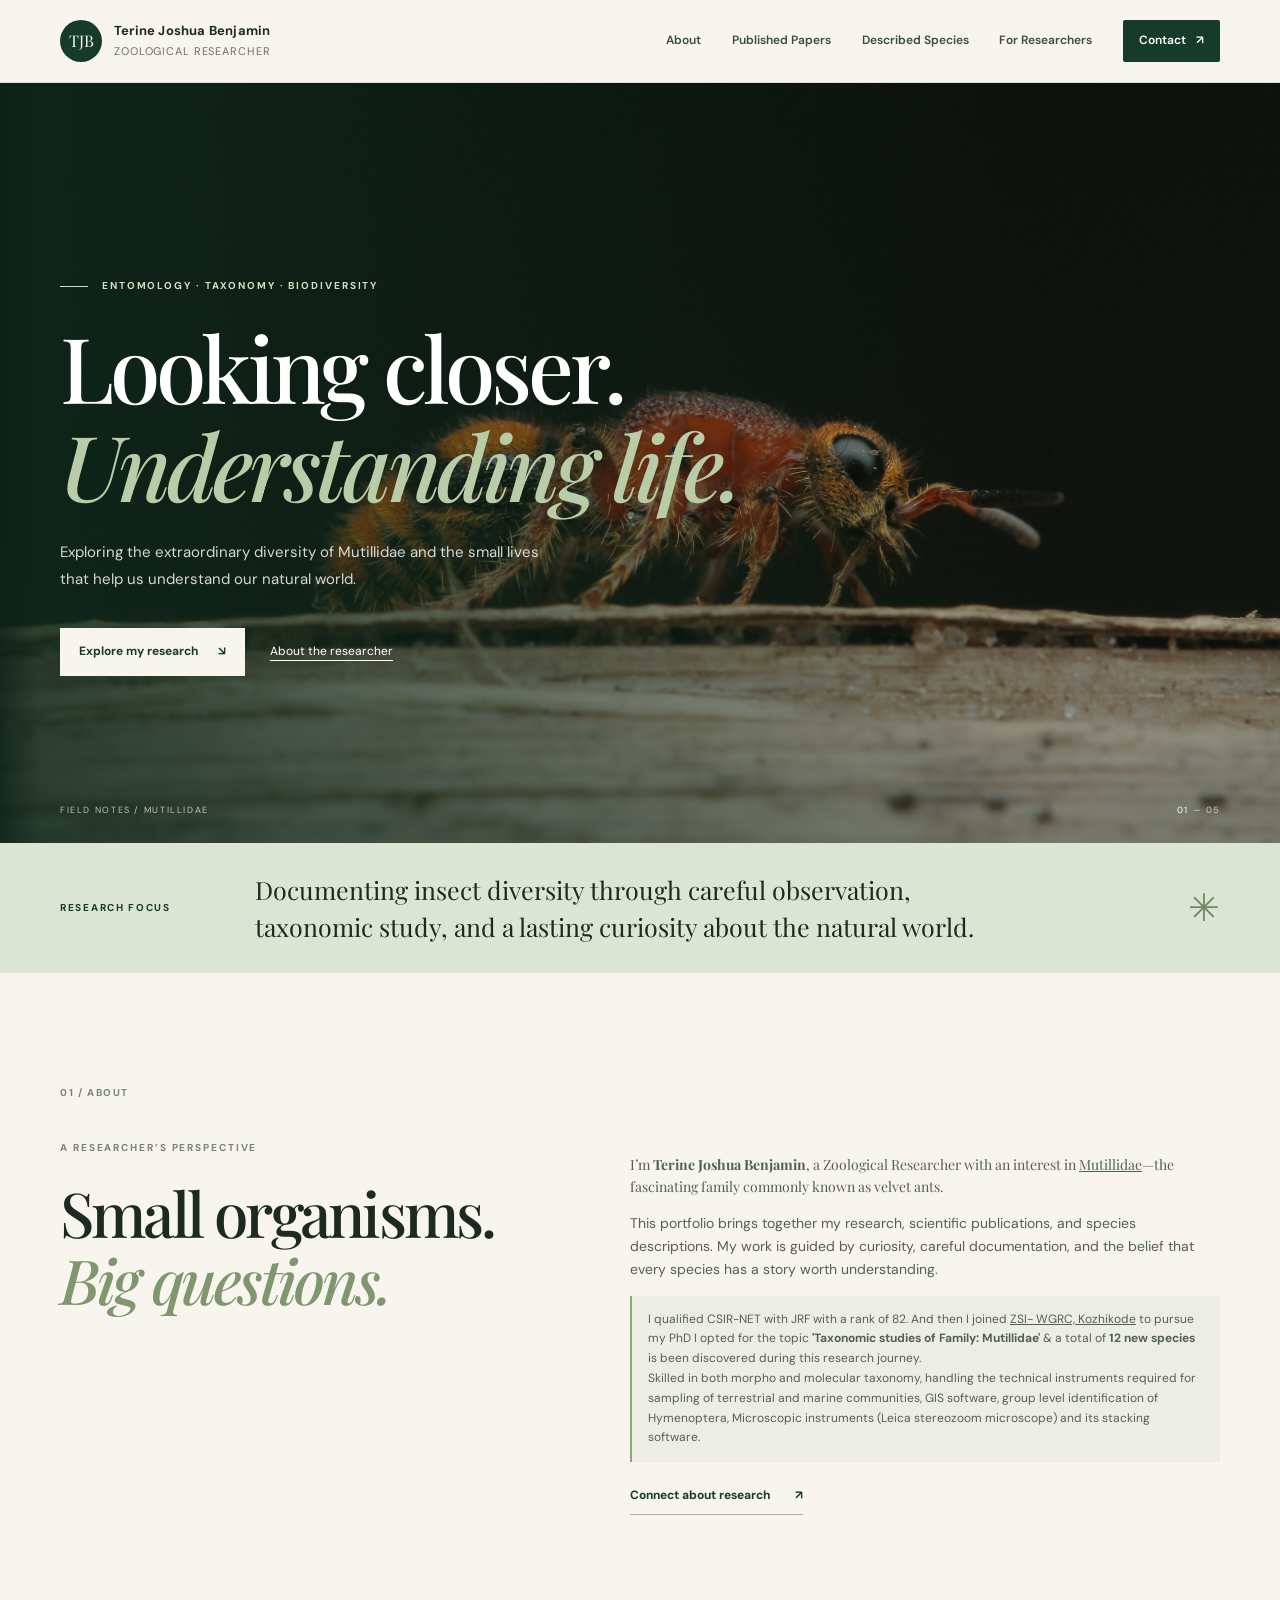
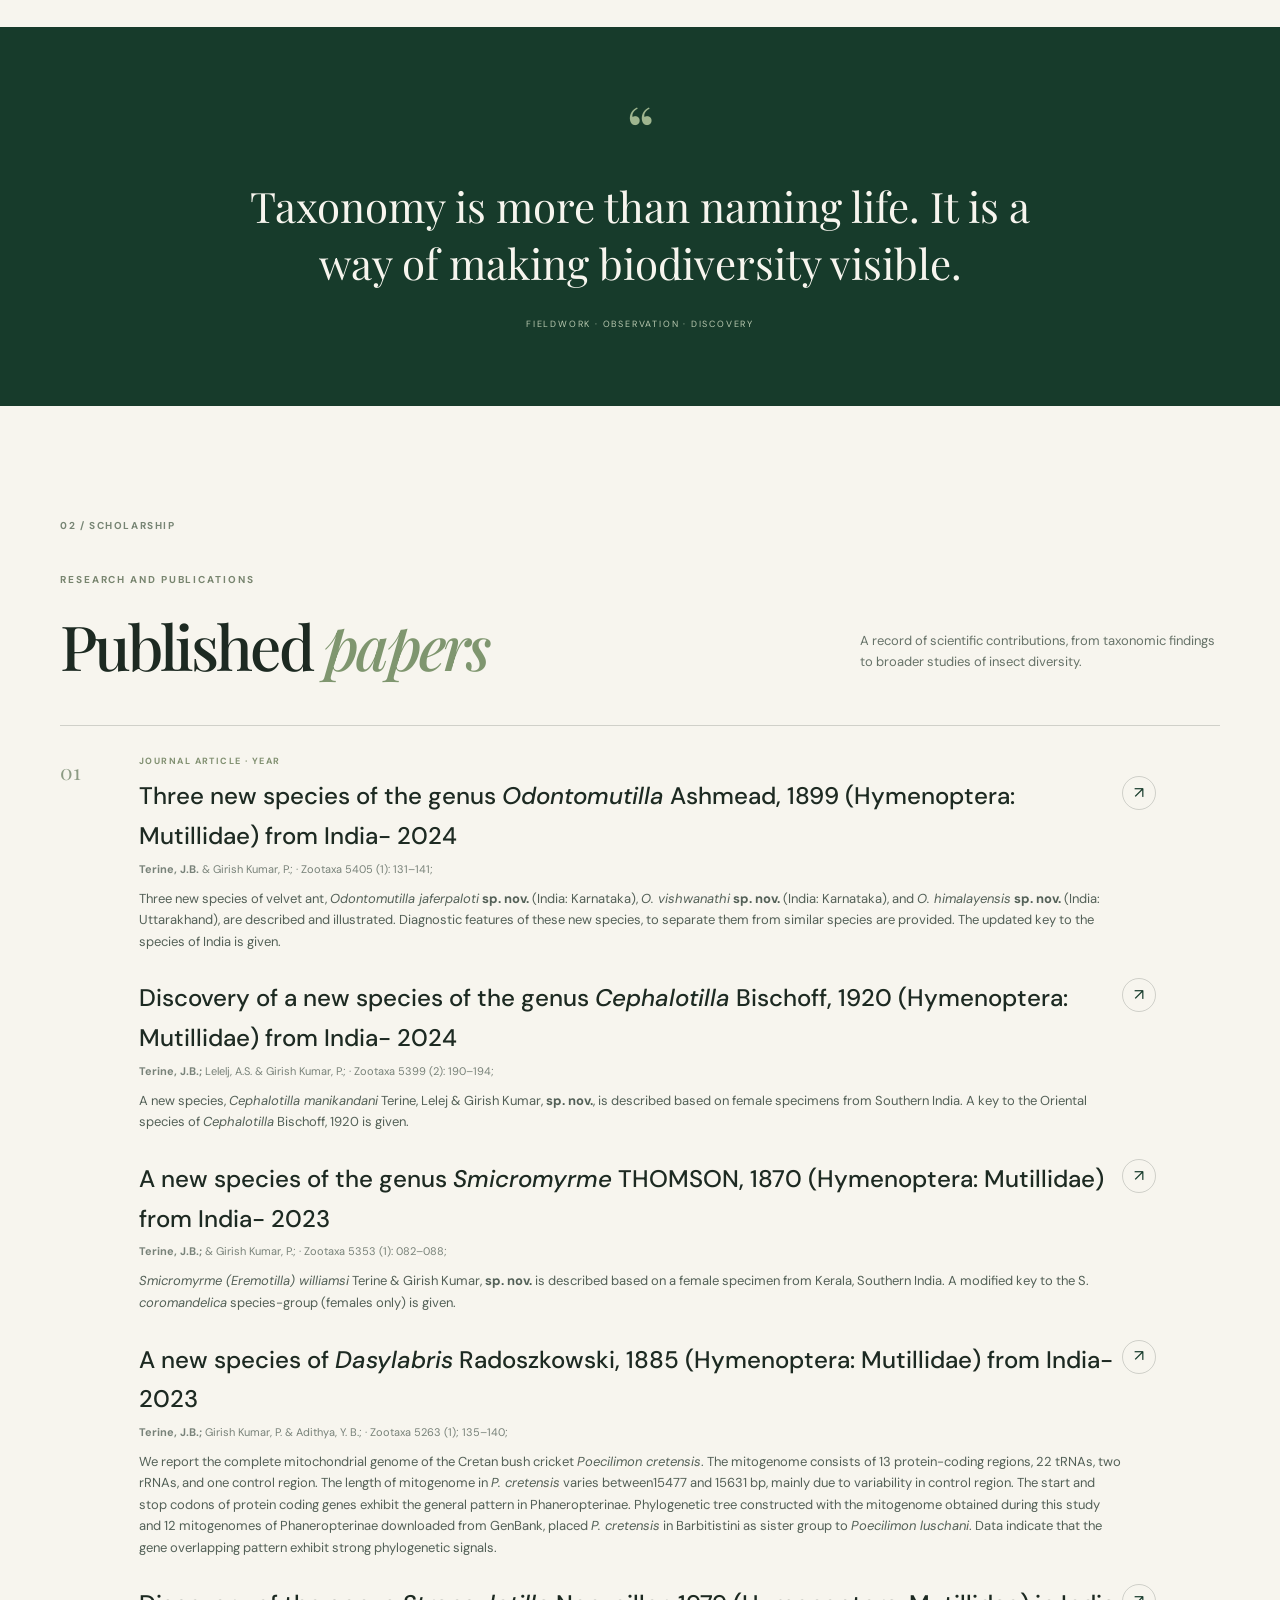
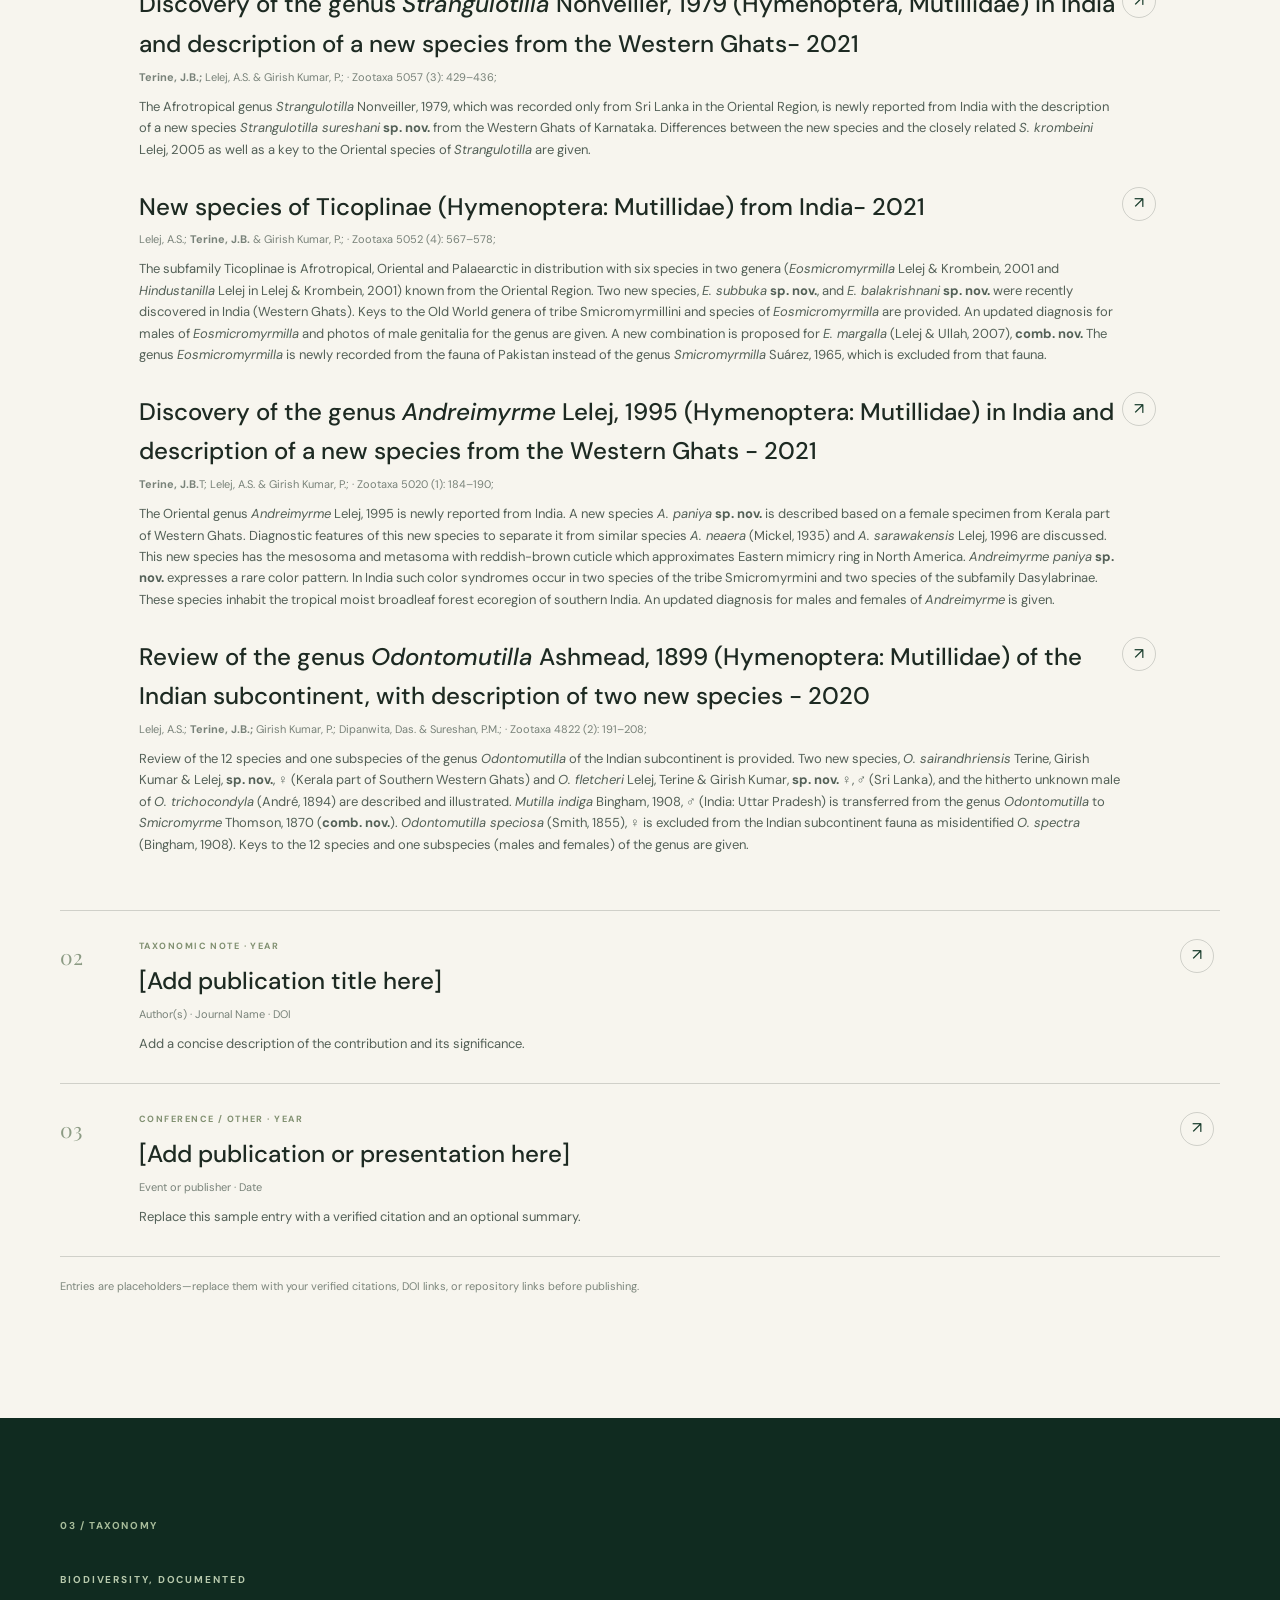
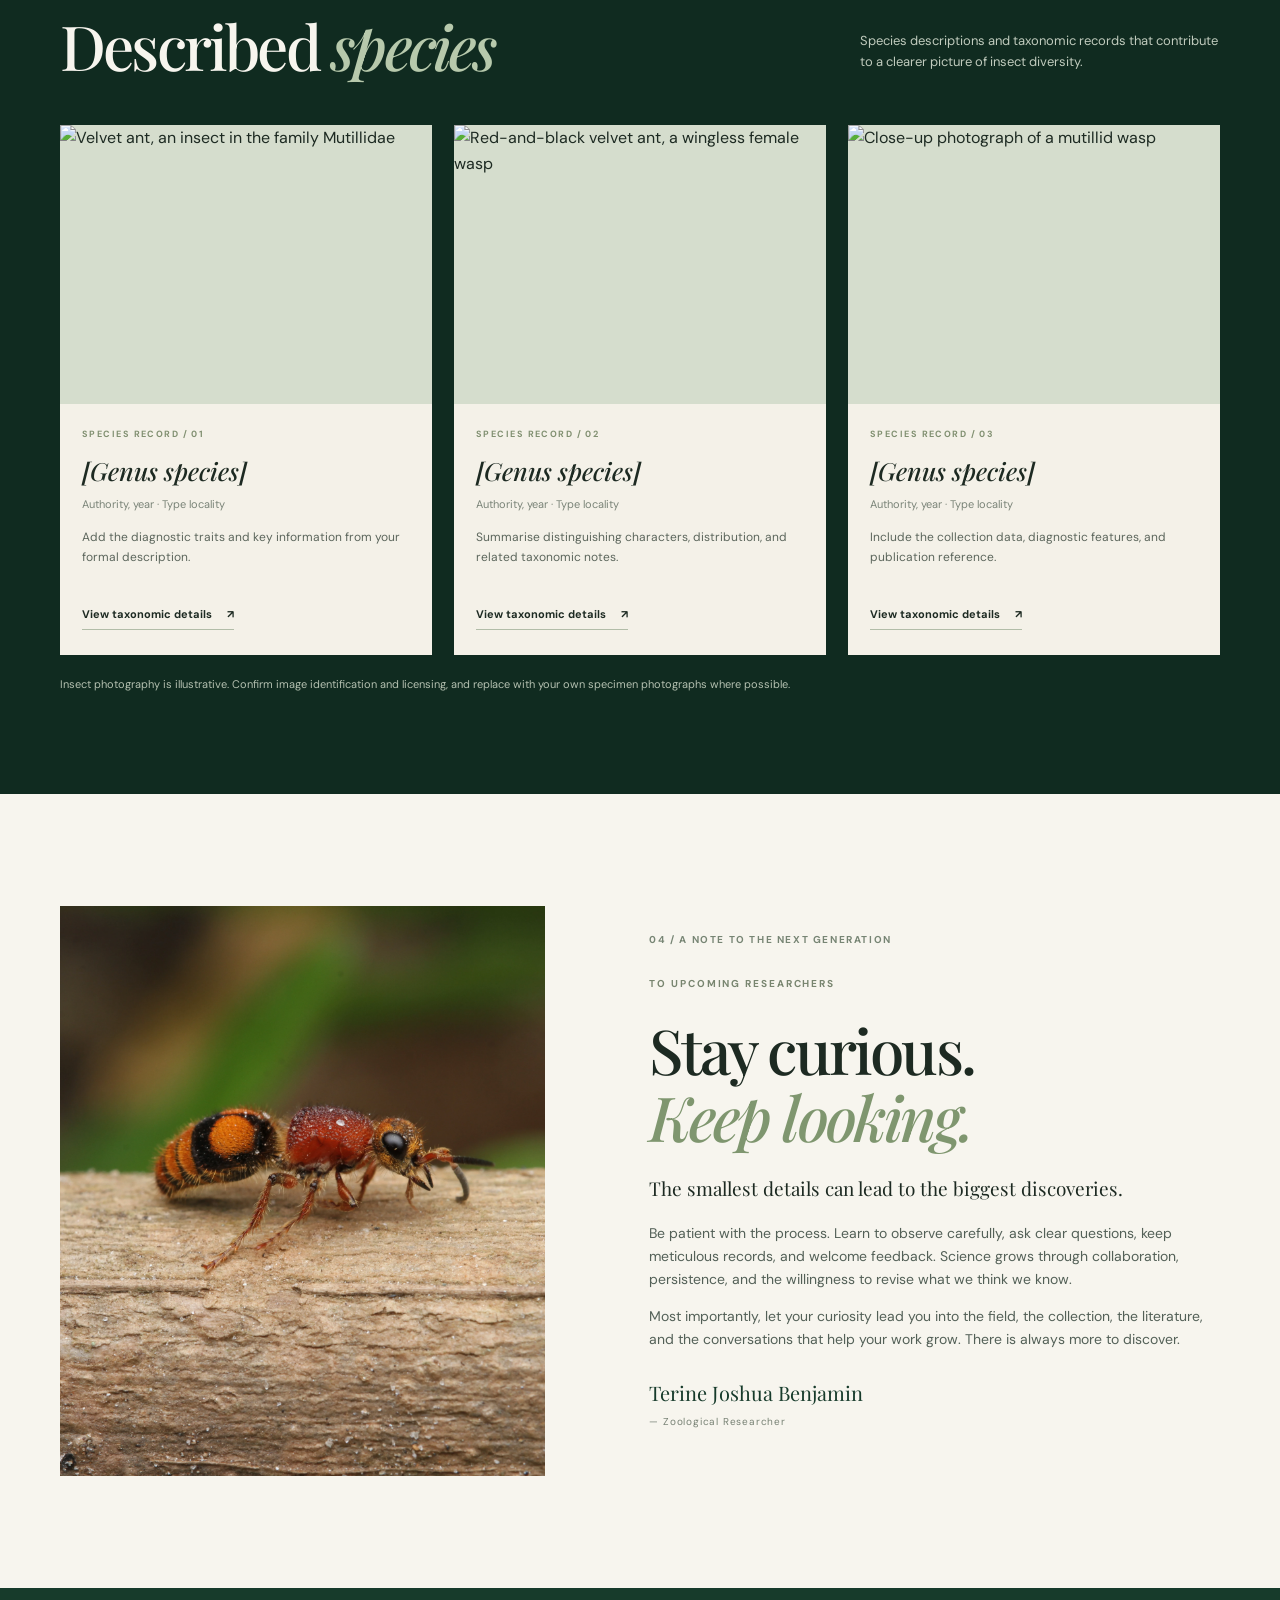
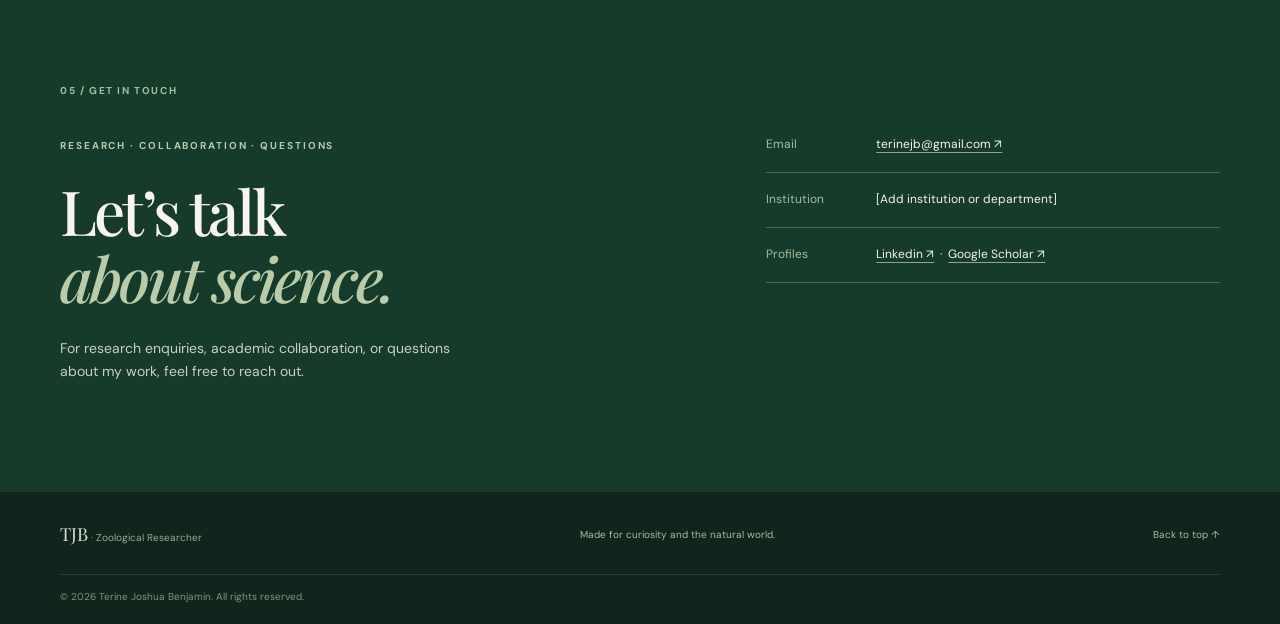
==== index.html @ 680348d8 "half way" ====
<!doctype html>
<html lang="en">

<head>
  <meta charset="utf-8">
  <meta name="viewport" content="width=device-width, initial-scale=1">
  <meta name="description"
    content="Academic portfolio of Terine Joshua Benjamin, Zoological Researcher studying Mutillidae.">
  <meta name="theme-color" content="#173b2b">
  <title>Terine Joshua Benjamin | Zoological Researcher</title>
  <link rel="preconnect" href="https://fonts.googleapis.com">
  <link rel="preconnect" href="https://fonts.gstatic.com" crossorigin>
  <link
    href="https://fonts.googleapis.com/css2?family=DM+Sans:wght@400;500;600;700&family=Playfair+Display:wght@500;600;700&display=swap"
    rel="stylesheet">
  <link rel="stylesheet" href="styles.css">
  <script src="script.js" defer></script>
</head>

<body>
  <a class="skip-link" href="#main">Skip to content</a>
  <header class="site-header">
    <nav class="nav wrap" aria-label="Main navigation">
      <a class="brand" href="#home" aria-label="Terine Joshua Benjamin home">
        <span class="brand-mark" aria-hidden="true">TJB</span>
        <span class="brand-name">Terine Joshua Benjamin<span class="brand-subtitle">Zoological Researcher</span></span>
      </a>
      <button class="menu-toggle" type="button" aria-expanded="false" aria-controls="nav-links">
        <span class="sr-only">Toggle navigation</span><span aria-hidden="true" class="menu-lines"></span>
      </button>
      <div class="nav-links" id="nav-links">
        <a href="#about">About</a>
        <a href="#papers">Published Papers</a>
        <a href="#species">Described Species</a>
        <a href="#message">For Researchers</a>
        <a class="nav-contact" href="#contact">Contact <span aria-hidden="true">↗</span></a>
      </div>
    </nav>
  </header>
  <!-- home.................................................................................................. -->
  <main id="main">
    <section class="hero" id="home" aria-labelledby="hero-title">
      <div class="hero-photo" role="img" aria-label="Close-up photograph of an insect on a leaf"></div>
      <div class="hero-shade"></div>
      <div class="hero-content wrap">
        <p class="eyebrow"><span class="eyebrow-line"></span> Entomology · Taxonomy · Biodiversity</p>
        <h1 id="hero-title">Looking closer.<br><em>Understanding life.</em></h1>
        <p class="hero-intro">Exploring the extraordinary diversity of Mutillidae and the small lives that help us
          understand our natural world.</p>
        <div class="hero-actions">
          <a class="button button-light" href="#papers">Explore my research <span aria-hidden="true">↘</span></a>
          <a class="text-link light-link" href="#about">About the researcher</a>
        </div>
      </div>
      <div class="hero-caption">FIELD NOTES / MUTILLIDAE</div>
      <div class="hero-index" aria-hidden="true"><span>01</span> — 05</div>
    </section>

    <section class="intro-strip" aria-label="Research focus">
      <div class="wrap intro-grid">
        <p class="strip-label">Research focus</p>
        <p class="strip-copy">Documenting insect diversity through careful observation, taxonomic study, and a lasting
          curiosity about the natural world.</p>
        <span class="strip-symbol" aria-hidden="true">✳</span>
      </div>
    </section>
    <!-- about..................................................................................................... -->
    <section class="section wrap about-section" id="about" aria-labelledby="about-title">
      <div class="section-kicker">01 / About</div>
      <div class="about-grid">
        <div>
          <p class="eyebrow dark-eyebrow">A researcher’s perspective</p>
          <h2 id="about-title">Small organisms.<br><em>Big questions.</em></h2>
        </div>
        <div class="about-copy">
          <p class="lead">I’m <strong>Terine Joshua Benjamin</strong>, a Zoological Researcher with an interest in
            <a href="https://en.wikipedia.org/wiki/Velvet_ant">Mutillidae</a>—the fascinating family commonly known as
            velvet ants.
          </p>
          <p>This portfolio brings together my research, scientific publications, and species descriptions. My work is
            guided by curiosity, careful documentation, and the belief that every species has a story worth
            understanding.</p>
          <p class="placeholder-note">I qualified CSIR-NET with JRF with a rank of 82. And then I joined <a
              href="https://zsi.gov.in/regional-centres?rc=59">ZSI- WGRC, Kozhikode</a> to pursue my PhD I
            opted for the topic <strong>'Taxonomic studies of Family: Mutillidae'</strong>
            & a total of <strong>12 new species</strong> is been discovered during this research journey.<br>

            Skilled in both morpho and molecular taxonomy, handling the technical instruments required for sampling
            of terrestrial and marine communities, GIS software, group level identification of
            Hymenoptera, Microscopic instruments (Leica stereozoom microscope) and its stacking software.</p>
          <a class="arrow-link" href="#contact">Connect about research <span aria-hidden="true">↗</span></a>
        </div>
      </div>
    </section>
    <!-- quote section ..................................................................................-->
    <section class="research-band" aria-label="Research philosophy">
      <div class="wrap research-band-inner">
        <span class="quote-mark" aria-hidden="true">“</span>
        <blockquote>Taxonomy is more than naming life. It is a way of making biodiversity visible.</blockquote>
        <p>FIELDWORK · OBSERVATION · DISCOVERY</p>
      </div>
    </section>
    <!-- paper section...................................................................................... -->
    <section class="section wrap papers-section" id="papers" aria-labelledby="papers-title">
      <div class="section-kicker">02 / Scholarship</div>
      <div class="section-heading">
        <div>
          <p class="eyebrow dark-eyebrow">Research and publications</p>
          <h2 id="papers-title">Published <em>papers</em></h2>
        </div>
        <p class="section-description">A record of scientific contributions, from taxonomic findings to broader studies
          of insect diversity.</p>
      </div>
      <div class="paper-list">
        <article class="paper-item">
          <span class="paper-number">01</span>
          <div>
            <p class="paper-type">JOURNAL ARTICLE · YEAR</p>
            <!-- paper 1..................................................... -->
            <div class="paper-body">
              <div>
                <h3>Three new species of the genus <i>Odontomutilla</i> Ashmead, 1899 (Hymenoptera:
                  Mutillidae) from India- 2024</h3>
                <p class="paper-meta"><b>Terine, J.B.</b> & Girish Kumar, P.; · Zootaxa 5405 (1): 131–141;</p>
                <p class="paper-summary">Three new species of velvet ant, <i>Odontomutilla jaferpaloti</i> <b>sp.
                    nov.</b> (India:
                  Karnataka), <i>O. vishwanathi</i> <b>sp. nov.</b> (India: Karnataka), and <i>O. himalayensis</i>
                  <b>sp. nov.</b> (India: Uttarakhand),
                  are described and illustrated. Diagnostic features of these new species, to separate them from similar
                  species are provided. The updated key to the species of India is given.
                </p>
              </div>
              <div><a class="paper-link" href="https://doi.org/10.11646/zootaxa.5405.1.6"
                  aria-label="Ask for publication details">↗</a></div>
            </div><br>
            <!-- paper 2......................................................... -->
            <div class="paper-body">
              <div>
                <h3>Discovery of a new species of the genus <i>Cephalotilla</i> Bischoff, 1920
                  (Hymenoptera: Mutillidae) from India- 2024
                </h3>
                <p class="paper-meta"><b>Terine, J.B.;</b> Lelelj, A.S. & Girish Kumar, P.; · Zootaxa 5399 (2): 190–194;
                </p>
                <p class="paper-summary">A new species, <i>Cephalotilla manikandani</i> Terine, Lelej & Girish Kumar,
                  <b>sp. nov.</b>,
                  is described based on female specimens from Southern India. A key to the Oriental species of
                  <i>Cephalotilla</i> Bischoff, 1920 is given.
                </p>
              </div>
              <div><a class="paper-link" href="https://doi.org/10.11646/zootaxa.5399.2.8"
                  aria-label="Ask for publication details">↗</a></div>
            </div><br>
            <!-- paper 3.......................................................... -->
            <div class="paper-body">
              <div>
                <h3>A new species of the genus <i>Smicromyrme</i> THOMSON, 1870 (Hymenoptera:
                  Mutillidae) from India- 2023
                </h3>
                <p class="paper-meta"><b>Terine, J.B.;</b> & Girish Kumar, P.; · Zootaxa 5353 (1): 082–088;
                </p>
                <p class="paper-summary"><i>Smicromyrme (Eremotilla) williamsi</i> Terine & Girish Kumar, <b>sp.
                    nov.</b> is described
                  based on a female specimen from Kerala, Southern India. A modified key to the S. <i>coromandelica</i>
                  species-group (females only) is given.</p>
              </div>
              <div><a class="paper-link" href="https://doi.org/10.11646/zootaxa.5353.1.6"
                  aria-label="Ask for publication details">↗</a></div>
            </div><br>
            <!-- paper 4.......................................................... -->
            <div class="paper-body">
              <div>
                <h3>A new species of <i>Dasylabris</i> Radoszkowski, 1885 (Hymenoptera: Mutillidae)
                  from India- 2023

                </h3>
                <p class="paper-meta"><b>Terine, J.B.;</b> Girish Kumar, P. & Adithya, Y. B.; · Zootaxa 5263 (1);
                  135–140;
                </p>
                <p class="paper-summary">We report the complete mitochondrial genome of the Cretan bush cricket
                  <i>Poecilimon cretensis</i>. The mitogenome consists of 13 protein-coding regions, 22 tRNAs, two
                  rRNAs, and
                  one control region. The length of mitogenome in <i>P. cretensis</i> varies between15477 and 15631 bp,
                  mainly
                  due to variability in control region. The start and stop codons of protein coding genes exhibit the
                  general pattern in Phaneropterinae. Phylogenetic tree constructed with the mitogenome obtained during
                  this study and 12 mitogenomes of Phaneropterinae downloaded from GenBank, placed <i>P. cretensis</i>
                  in
                  Barbitistini as sister group to <i>Poecilimon luschani</i>. Data indicate that the gene overlapping
                  pattern
                  exhibit strong phylogenetic signals.
                </p>
              </div>
              <div><a class="paper-link" href="https://doi.org/10.11646/zootaxa.5263.1.8"
                  aria-label="Ask for publication details">↗</a></div>
            </div><br>
            <!-- paper 5.......................................................... -->
            <div class="paper-body">
              <div>
                <h3>Discovery of the genus <i>Strangulotilla</i> Nonveiller, 1979 (Hymenoptera, Mutillidae)
                  in India and description of a new species from the Western Ghats- 2021

                </h3>
                <p class="paper-meta"><b>Terine, J.B.;</b> Lelej, A.S. & Girish Kumar, P.; · Zootaxa 5057 (3): 429–436;
                </p>
                <p class="paper-summary">The Afrotropical genus <i>Strangulotilla</i> Nonveiller, 1979, which was
                  recorded only
                  from Sri Lanka in the Oriental Region, is newly reported from India with the description of a new
                  species <i>Strangulotilla sureshani</i> <b>sp. nov.</b> from the Western Ghats of Karnataka.
                  Differences between the
                  new species and the closely related <i>S. krombeini</i> Lelej, 2005 as well as a key to the Oriental
                  species
                  of <i>Strangulotilla</i> are given.</p>
              </div>
              <div><a class="paper-link" href="https://doi.org/10.11646/zootaxa.5057.3.7"
                  aria-label="Ask for publication details">↗</a></div>
            </div><br>
            <!-- paper 6.......................................................... -->
            <div class="paper-body">
              <div>
                <h3>New species of Ticoplinae (Hymenoptera: Mutillidae) from India- 2021
                </h3>
                <p class="paper-meta">Lelej, A.S.; <b>Terine, J.B.</b> & Girish Kumar, P.; · Zootaxa 5052 (4): 567–578;
                </p>
                <p class="paper-summary">The subfamily Ticoplinae is Afrotropical, Oriental and Palaearctic in
                  distribution with six species in two genera (<i>Eosmicromyrmilla</i> Lelej & Krombein, 2001 and
                  <i>Hindustanilla</i>
                  Lelej in Lelej & Krombein, 2001) known from the Oriental Region. Two new species, <i>E. subbuka</i>
                  <b>sp. nov.</b>,
                  and <i>E. balakrishnani</i> <b>sp. nov.</b> were recently discovered in India (Western Ghats). Keys to
                  the Old World
                  genera of tribe Smicromyrmillini and species of <i>Eosmicromyrmilla</i> are provided. An updated
                  diagnosis
                  for males of <i>Eosmicromyrmilla</i> and photos of male genitalia for the genus are given. A new
                  combination
                  is proposed for <i>E. margalla</i> (Lelej & Ullah, 2007), <b>comb. nov.</b> The genus
                  <i>Eosmicromyrmilla</i> is newly
                  recorded from the fauna of Pakistan instead of the genus <i>Smicromyrmilla</i> Suárez, 1965, which is
                  excluded from that fauna.
                </p>
              </div>
              <div><a class="paper-link" href="https://doi.org/10.11646/zootaxa.5052.4.6"
                  aria-label="Ask for publication details">↗</a></div>
            </div><br>
            <!-- paper 7.......................................................... -->
            <div class="paper-body">
              <div>
                <h3>Discovery of the genus <i>Andreimyrme</i> Lelej, 1995 (Hymenoptera: Mutillidae) in
                  India and description of a new species from the Western Ghats
                  - 2021</h3>
                <p class="paper-meta"><b>Terine, J.B.</b>T; Lelej, A.S. & Girish Kumar, P.; · Zootaxa 5020 (1): 184–190;
                </p>
                <p class="paper-summary">The Oriental genus <i>Andreimyrme</i> Lelej, 1995 is newly reported from India.
                  A new
                  species <i>A. paniya</i> <b>sp. nov.</b> is described based on a female specimen from Kerala part of
                  Western Ghats.
                  Diagnostic features of this new species to separate it from similar species <i>A. neaera</i> (Mickel,
                  1935)
                  and <i>A. sarawakensis</i> Lelej, 1996 are discussed. This new species has the mesosoma and metasoma
                  with
                  reddish-brown cuticle which approximates Eastern mimicry ring in North America. <i>Andreimyrme
                    paniya</i> <b>sp.
                    nov.</b> expresses a rare color pattern. In India such color syndromes occur in two species of the
                  tribe
                  Smicromyrmini and two species of the subfamily Dasylabrinae. These species inhabit the tropical moist
                  broadleaf forest ecoregion of southern India. An updated diagnosis for males and females of
                  <i>Andreimyrme</i> is given.
                </p>
              </div>
              <div><a class="paper-link" href="https://doi.org/10.11646/zootaxa.5020.1.10"
                  aria-label="Ask for publication details">↗</a></div>
            </div><br>
            <!-- paper 8.......................................................... -->
            <div class="paper-body">
              <div>
                <h3>Review of the genus <i>Odontomutilla</i> Ashmead, 1899 (Hymenoptera: Mutillidae) of
                  the Indian subcontinent, with description of two new species
                  - 2020</h3>
                <p class="paper-meta">Lelej, A.S.; <b>Terine, J.B.;</b> Girish Kumar, P.; Dipanwita, Das. & Sureshan,
                  P.M.; · Zootaxa 4822 (2): 191–208;
                </p>
                <p class="paper-summary">Review of the 12 species and one subspecies of the genus <i>Odontomutilla</i> of the
                  Indian subcontinent is provided. Two new species, <i>O. sairandhriensis</i> Terine, Girish Kumar & Lelej, <b>sp.
                  nov.</b>, ♀ (Kerala part of Southern Western Ghats) and <i>O. fletcheri</i> Lelej, Terine & Girish Kumar, <b>sp.
                  nov.</b> ♀, ♂ (Sri Lanka), and the hitherto unknown male of <i>O. trichocondyla</i> (André, 1894) are described
                  and illustrated. <i>Mutilla indiga</i> Bingham, 1908, ♂ (India: Uttar Pradesh) is transferred from the genus
                  <i>Odontomutilla</i> to <i>Smicromyrme</i> Thomson, 1870 (<b>comb. nov.</b>). <i>Odontomutilla speciosa</i> (Smith, 1855), ♀ is
                  excluded from the Indian subcontinent fauna as misidentified <i>O. spectra</i> (Bingham, 1908). Keys to the
                  12 species and one subspecies (males and females) of the genus are given.</p>
              </div>
              <div><a class="paper-link" href="https://doi.org/10.11646/zootaxa.4822.2.3"
                  aria-label="Ask for publication details">↗</a></div>
            </div><br>
            <!--............................................................ -->
          </div>
        </article>
        <article class="paper-item">
          <span class="paper-number">02</span>
          <div>
            <p class="paper-type">TAXONOMIC NOTE · YEAR</p>
            <h3>[Add publication title here]</h3>
            <p class="paper-meta">Author(s) · Journal Name · DOI</p>
            <p class="paper-summary">Add a concise description of the contribution and its significance.</p>
          </div>
          <a class="paper-link" href="#contact" aria-label="Ask for publication details">↗</a>
        </article>
        <article class="paper-item">
          <span class="paper-number">03</span>
          <div>
            <p class="paper-type">CONFERENCE / OTHER · YEAR</p>
            <h3>[Add publication or presentation here]</h3>
            <p class="paper-meta">Event or publisher · Date</p>
            <p class="paper-summary">Replace this sample entry with a verified citation and an optional summary.</p>
          </div>
          <a class="paper-link" href="#contact" aria-label="Ask for publication details">↗</a>
        </article>
      </div>
      <p class="section-footnote">Entries are placeholders—replace them with your verified citations, DOI links, or
        repository links before publishing.</p>
    </section>

    <section class="species-section" id="species" aria-labelledby="species-title">
      <div class="wrap">
        <div class="section-kicker light-kicker">03 / Taxonomy</div>
        <div class="section-heading species-heading">
          <div>
            <p class="eyebrow">Biodiversity, documented</p>
            <h2 id="species-title">Described <em>species</em></h2>
          </div>
          <p class="section-description">Species descriptions and taxonomic records that contribute to a clearer picture
            of insect diversity.</p>
        </div>
        <div class="species-grid">
          <article class="species-card">
            <img src="https://commons.wikimedia.org/wiki/Special:FilePath/Mutilla_europaea.jpg"
              alt="Velvet ant, an insect in the family Mutillidae" loading="lazy">
            <div class="species-card-body">
              <p class="species-label">SPECIES RECORD / 01</p>
              <h3>[Genus species]</h3>
              <p class="species-detail">Authority, year · Type locality</p>
              <p>Add the diagnostic traits and key information from your formal description.</p><a href="#contact"
                class="species-link">View taxonomic details <span aria-hidden="true">↗</span></a>
            </div>
          </article>
          <article class="species-card">
            <img src="https://commons.wikimedia.org/wiki/Special:FilePath/Dasymutilla_occidentalis.jpg"
              alt="Red-and-black velvet ant, a wingless female wasp" loading="lazy">
            <div class="species-card-body">
              <p class="species-label">SPECIES RECORD / 02</p>
              <h3>[Genus species]</h3>
              <p class="species-detail">Authority, year · Type locality</p>
              <p>Summarise distinguishing characters, distribution, and related taxonomic notes.</p><a href="#contact"
                class="species-link">View taxonomic details <span aria-hidden="true">↗</span></a>
            </div>
          </article>
          <article class="species-card">
            <img src="https://commons.wikimedia.org/wiki/Special:FilePath/Mutillidae.jpg"
              alt="Close-up photograph of a mutillid wasp" loading="lazy">
            <div class="species-card-body">
              <p class="species-label">SPECIES RECORD / 03</p>
              <h3>[Genus species]</h3>
              <p class="species-detail">Authority, year · Type locality</p>
              <p>Include the collection data, diagnostic features, and publication reference.</p><a href="#contact"
                class="species-link">View taxonomic details <span aria-hidden="true">↗</span></a>
            </div>
          </article>
        </div>
        <p class="image-note">Insect photography is illustrative. Confirm image identification and licensing, and
          replace with your own specimen photographs where possible.</p>
      </div>
    </section>
    <!-- for researchers section..................................................... -->
    <section class="section message-section wrap" id="message" aria-labelledby="message-title">
      <div class="message-image" role="img" aria-label="photograph of researcher"></div>
      <div class="message-copy">
        <div class="section-kicker">04 / A note to the next generation</div>
        <p class="eyebrow dark-eyebrow">To upcoming researchers</p>
        <h2 id="message-title">Stay curious.<br><em>Keep looking.</em></h2>
        <p class="lead">The smallest details can lead to the biggest discoveries.</p>
        <p>Be patient with the process. Learn to observe carefully, ask clear questions, keep meticulous records, and
          welcome feedback. Science grows through collaboration, persistence, and the willingness to revise what we
          think we know.</p>
        <p>Most importantly, let your curiosity lead you into the field, the collection, the literature, and the
          conversations that help your work grow. There is always more to discover.</p>
        <p class="signature">Terine Joshua Benjamin <span>— Zoological Researcher</span></p>
      </div>
    </section>

    <section class="contact-section" id="contact" aria-labelledby="contact-title">
      <div class="wrap contact-grid">
        <div>
          <div class="section-kicker light-kicker">05 / Get in touch</div>
          <p class="eyebrow">Research · Collaboration · Questions</p>
          <h2 id="contact-title">Let’s talk<br><em>about science.</em></h2>
          <p class="contact-intro">For research enquiries, academic collaboration, or questions about my work, feel free
            to reach out.</p>
        </div>
        <div class="contact-details">
          <div class="contact-row"><span>Email</span><a href="https://mail.google.com/mail/?view=cm&fs=1&to=terinejb@gmail.com" target="_blank">terinejb@gmail.com
              ↗</a></div>
          <div class="contact-row"><span>Institution</span>
            <p>[Add institution or department]</p>
          </div>
          <div class="contact-row"><span>Profiles</span>
            <p><a href="https://www.linkedin.com/in/terine-benjamin-89921a130/" target="_blank" rel="noopener noreferrer">Linkedin ↗</a> &nbsp;·&nbsp; <a
                href="https://scholar.google.com/" target="_blank" rel="noopener noreferrer">Google Scholar ↗</a></p>
          </div>
        </div>
      </div>
    </section>
  </main>

  <footer class="site-footer">
    <div class="wrap footer-inner"><a class="footer-brand" href="#home">TJB<span> · Zoological Researcher</span></a>
      <p>Made for curiosity and the natural world.</p><a href="#home" class="back-top">Back to top ↑</a>
    </div>
    <div class="wrap copyright">© <span id="year"></span> Terine Joshua Benjamin. All rights reserved.</div>
  </footer>
</body>

</html>
---- styles.css ----
:root {
  --forest: #173b2b; --forest-deep: #102b20; --moss: #9db38b; --sage: #dce5d4;
  --cream: #f7f5ee; --paper: #efeee5; --ink: #1d2a22; --muted: #667268;
  --line: rgba(29,42,34,.18); --serif: "Playfair Display", Georgia, serif; --sans: "DM Sans", Arial, sans-serif;
}
* { box-sizing: border-box; }
html { scroll-behavior: smooth; scroll-padding-top: 84px; }
body { margin: 0; background: var(--cream); color: var(--ink); font-family: var(--sans); line-height: 1.65; }
a { color: inherit; }
img { display: block; max-width: 100%; }
.wrap { width: min(1160px, calc(100% - 48px)); margin-inline: auto; }
.sr-only { position: absolute; width: 1px; height: 1px; padding: 0; margin: -1px; overflow: hidden; clip: rect(0,0,0,0); white-space: nowrap; border: 0; }
.skip-link { position: absolute; top: -100px; left: 16px; z-index: 1000; background: white; color: black; padding: 12px 16px; }
.skip-link:focus { top: 12px; }
.site-header { position: sticky; top: 0; z-index: 100; background: rgba(247,245,238,.96); backdrop-filter: blur(14px); border-bottom: 1px solid rgba(23,59,43,.12); }
.nav { min-height: 82px; display: flex; align-items: center; justify-content: space-between; gap: 28px; }
.brand { display: flex; align-items: center; gap: 12px; text-decoration: none; }
.brand-mark { width: 42px; height: 42px; display: grid; place-items: center; background: var(--forest); color: var(--cream); font-family: var(--serif); font-size: 16px; border-radius: 50%; }
.brand-name { font-weight: 700; font-size: 13px; line-height: 1.3; letter-spacing: .015em; }
.brand-subtitle { display: block; margin-top: 4px; color: var(--muted); font-weight: 400; font-size: 11px; letter-spacing: .08em; text-transform: uppercase; }
.nav-links { display: flex; align-items: center; gap: clamp(16px, 2.4vw, 32px); }
.nav-links a { text-decoration: none; font-size: 12px; font-weight: 600; color: #3b4a40; transition: color .2s; }
.nav-links a:hover, .nav-links a:focus-visible { color: #7a8f61; }
.nav-links .nav-contact { background: var(--forest); color: white; padding: 11px 16px; border-radius: 2px; }
.nav-contact span { margin-left: 7px; }
.menu-toggle { display: none; border: 1px solid var(--line); background: transparent; border-radius: 3px; padding: 10px; color: var(--forest); }
.menu-lines, .menu-lines::before, .menu-lines::after { display: block; width: 20px; height: 2px; background: currentColor; position: relative; }
.menu-lines::before, .menu-lines::after { content: ""; position: absolute; left: 0; }
.menu-lines::before { top: -6px; } .menu-lines::after { top: 6px; }
.hero { min-height: 650px; height: min(760px, calc(100svh - 82px)); position: relative; display: flex; align-items: center; overflow: hidden; background: #173b2b; color: white; }
.hero-photo, .hero-shade { position: absolute; inset: 0; }
.hero-photo { background-image: url("./IMG_4299.webp"); background-size: cover; background-position: center 45%; transform: scale(1.02); }
.hero-shade { background: linear-gradient(90deg, rgba(12,34,24,.92) 0%, rgba(15,43,29,.79) 3%, rgba(15,43,29,.18) 80%), linear-gradient(0deg, rgba(8,24,17,.4), transparent 45%); }
.hero-content { position: relative; z-index: 2; padding-top: 28px; }
.eyebrow { text-transform: uppercase; letter-spacing: .19em; font-size: 10px; font-weight: 700; margin: 0 0 24px; color: #d3dfc8; }
.eyebrow-line { display: inline-block; vertical-align: middle; width: 28px; height: 1px; background: currentColor; margin-right: 10px; }
h1, h2, h3, p { margin-top: 0; }
h1, h2 { font-family: var(--serif); font-weight: 500; letter-spacing: -.045em; line-height: 1.08; }
h1 { font-size: clamp(50px, 7.1vw, 94px); margin-bottom: 25px; max-width: 760px; }
h1 em, h2 em { color: #b8cda7; font-weight: 500; }
.hero-intro { max-width: 480px; color: rgba(255,255,255,.82); font-size: 15px; line-height: 1.8; }
.hero-actions { display: flex; flex-wrap: wrap; align-items: center; gap: 25px; margin-top: 35px; }
.button { display: inline-flex; gap: 20px; align-items: center; padding: 14px 19px; text-decoration: none; font-size: 12px; font-weight: 700; transition: transform .2s, background .2s; }
.button:hover { transform: translateY(-2px); }
.button-light { background: var(--cream); color: var(--forest); }
.text-link { font-size: 12px; text-underline-offset: 5px; }
.light-link { color: white; }
.hero-caption, .hero-index { position: absolute; z-index: 2; bottom: 25px; color: rgba(255,255,255,.7); font-size: 9px; letter-spacing: .18em; }
.hero-caption { left: max(24px, calc((100% - 1160px)/2)); }
.hero-index { right: max(24px, calc((100% - 1160px)/2)); }
.hero-index span { color: white; }
.intro-strip { background: var(--sage); }
.intro-grid { display: grid; grid-template-columns: 170px 1fr 50px; align-items: center; gap: 25px; min-height: 130px; }
.strip-label { color: var(--forest); font-size: 10px; font-weight: 700; text-transform: uppercase; letter-spacing: .17em; margin: 0; }
.strip-copy { font-family: var(--serif); font-size: clamp(18px, 2.1vw, 25px); line-height: 1.5; max-width: 720px; margin: 0; }
.strip-symbol { color: #708863; font-size: 38px; justify-self: end; }
.section { padding-top: 112px; padding-bottom: 112px; }
.section-kicker { color: #778574; text-transform: uppercase; letter-spacing: .16em; font-size: 10px; font-weight: 700; margin-bottom: 38px; }
.about-grid { display: grid; grid-template-columns: 1fr 1.3fr; gap: 10%; }
.dark-eyebrow { color: #78856f; }
h2 { font-size: clamp(38px, 5vw, 62px); margin-bottom: 25px; }
h2 em { color: #7f966f; }
.about-copy { padding-top: 14px; max-width: 600px; }
.about-copy p, .message-copy > p:not(.eyebrow):not(.lead):not(.signature) { color: #536057; font-size: 14px; }
.lead { font-family: var(--serif); font-size: 21px; line-height: 1.6; color: var(--ink); }
.placeholder-note { padding: 14px 16px; background: #eceee5; border-left: 2px solid #90a681;justify-content: space-between; font-size: 12px !important; }
.arrow-link { display: inline-flex; gap: 25px; margin-top: 12px; text-decoration: none; color: var(--forest); font-size: 12px; font-weight: 700; border-bottom: 1px solid #a6b39d; padding-bottom: 8px; }
.research-band { background: var(--forest); color: var(--cream); }
.research-band-inner { padding-block: 74px; text-align: center; }
.quote-mark { font-family: var(--serif); font-size: 70px; line-height: .8; color: #9fb58f; }
blockquote { max-width: 800px; margin: 12px auto 25px; font-family: var(--serif); font-size: clamp(25px, 3.5vw, 42px); line-height: 1.35; }
.research-band-inner p { margin: 0; font-size: 9px; letter-spacing: .2em; color: #b9c9b0; }
.section-heading { display: flex; justify-content: space-between; align-items: end; gap: 35px; margin-bottom: 45px; }
.section-heading h2 { margin-bottom: 0; }
.section-description { max-width: 360px; color: var(--muted); font-size: 13px; margin-bottom: 7px; }
.paper-list { border-top: 1px solid var(--line); }
.paper-item { display: grid; grid-template-columns: 55px 1fr 40px; gap: 24px; padding: 28px 0; border-bottom: 1px solid var(--line); align-items: start; }
.paper-number { color: #8c9b84; font-family: var(--serif); font-size: 21px; }
.paper-year {color: #6f8364; font-family: var(--sans); font-size: 15px; }
.paper-type, .species-label { font-size: 9px; letter-spacing: .16em; font-weight: 700; color: #819071; margin-bottom: 8px; }
.paper-body{display: flex;}
.paper-item h3 { font-family: var(--sans); font-weight: 500; font-size: 24px; margin-bottom: 4px; }
.paper-meta { font-size: 11px; color: #788279; margin-bottom: 10px; }
.paper-summary { font-size: 13px; color: #536057; margin-bottom: 0; }
.paper-link { width: 34px; height: 34px; display: grid; place-items: center; border: 1px solid var(--line); border-radius: 50%; text-decoration: none; color: var(--forest); }
.section-footnote, .image-note { font-size: 11px; color: #7b857b; margin-top: 20px; }
.species-section { padding: 100px 0 90px; background: var(--forest-deep); color: var(--cream); }
.light-kicker { color: #a8bd9b; }
.species-heading { align-items: end; }
.species-heading .eyebrow { color: #b7c9ac; }
.species-heading h2 em { color: #b7c9ac; }
.species-heading .section-description { color: #c0cbbd; }
.species-grid { display: grid; grid-template-columns: repeat(3, 1fr); gap: 22px; }
.species-card { background: #f4f1e8; color: var(--ink); }
.species-card img { width: 100%; aspect-ratio: 4 / 3; object-fit: cover; background: #d5ddcd; }
.species-card-body { padding: 23px 22px 25px; }
.species-card h3 { font-family: var(--serif); font-size: 25px; font-weight: 500; font-style: italic; margin: 0 0 4px; }
.species-detail { color: #7a8478; font-size: 11px; margin-bottom: 15px; }
.species-card-body > p:not(.species-label):not(.species-detail) { color: #5c665c; font-size: 12px; min-height: 60px; }
.species-link { font-size: 11px; font-weight: 700; text-decoration: none; border-bottom: 1px solid #b2bda8; padding-bottom: 6px; display: inline-flex; gap: 15px; }
.species-section .image-note { color: #b4c0b0; }
.message-section { display: grid; grid-template-columns: .85fr 1fr; align-items: center; gap: 9%; }
.message-image { min-height: 570px; background: #d9e1d2 url("./IMG_4192.webp") center / cover no-repeat; }
.message-copy .section-kicker { margin-bottom: 28px; }
.message-copy h2 { margin-bottom: 22px; }
.message-copy .lead { font-size: 19px; }
.signature { font-family: var(--serif); font-size: 20px; color: var(--forest); margin-top: 25px; }
.signature span { display: block; font-family: var(--sans); color: #778174; font-size: 10px; letter-spacing: .08em; margin-top: 5px; }
.contact-section { background: var(--forest); color: var(--cream); padding: 95px 0; }
.contact-grid { display: grid; grid-template-columns: 1fr .8fr; gap: 12%; }
.contact-section .eyebrow { color: #b8c9ae; }
.contact-section h2 { margin-bottom: 25px; }
.contact-section h2 em { color: #b9cba9; }
.contact-intro { max-width: 400px; color: #c7d0c3; font-size: 14px; }
.contact-details { padding-top: 35px; }
.contact-row { display: grid; grid-template-columns: 95px 1fr; gap: 15px; border-bottom: 1px solid rgba(255,255,255,.22); padding: 17px 0; font-size: 12px; }
.contact-row > span { color: #a8bc9e; }
.contact-row p { margin: 0; color: #f5f4ed; }
.contact-row a { text-decoration-color: #91a789; text-underline-offset: 4px; }
.contact-note { color: #aebcaf; font-size: 10px; margin-top: 18px; }
.site-footer { background: #10251b; color: #d9e0d4; padding: 28px 0 18px; }
.footer-inner { display: flex; align-items: center; justify-content: space-between; gap: 20px; }
.footer-brand { font-family: var(--serif); font-size: 18px; text-decoration: none; }
.footer-brand span { font-family: var(--sans); font-size: 10px; color: #9aab98; }
.footer-inner p, .back-top { font-size: 10px; color: #aeb9aa; margin: 0; }
.back-top { text-decoration: none; }
.copyright { border-top: 1px solid rgba(255,255,255,.12); margin-top: 24px; padding-top: 14px; color: #839482; font-size: 10px; }
:focus-visible { outline: 3px solid #d8b66c; outline-offset: 4px; }
@media (max-width: 900px) {
  .nav-links { gap: 14px; } .nav-links a { font-size: 11px; }
  .brand-name { font-size: 12px; } .about-grid { gap: 6%; }
  .message-section { gap: 6%; } .message-image { min-height: 500px; }
}
@media (max-width: 760px) {
  .wrap { width: min(100% - 36px, 600px); }
  .nav { min-height: 72px; } .menu-toggle { display: block; }
  .nav-links { display: none; position: absolute; left: 0; right: 0; top: 72px; padding: 18px 24px 24px; background: var(--cream); border-bottom: 1px solid var(--line); flex-direction: column; align-items: stretch; gap: 0; }
  .nav-links.is-open { display: flex; }
  .nav-links a { padding: 13px 2px; font-size: 13px; border-bottom: 1px solid rgba(29,42,34,.08); }
  .nav-links .nav-contact { margin-top: 12px; padding: 12px 14px; border: 0; }
  .hero { height: 690px; min-height: 600px; max-height: calc(100svh - 72px); }
  .hero-shade { background : linear-gradient(90deg, rgba(12,34,24,.9), rgba(15,43,29,.45)), linear-gradient(0deg, rgba(8,24,17,.35), transparent 65%); }
  .hero-content { padding-top: 0; } h1 { font-size: clamp(48px, 12vw, 72px); }
  .hero-intro { font-size: 14px; max-width: 390px; }
  .intro-grid { grid-template-columns: 1fr 35px; gap: 10px; padding-block: 27px; }
  .strip-label { grid-column: 1 / -1; } .strip-symbol { grid-column: 2; grid-row: 2; }
  .strip-copy { grid-column: 1; grid-row: 2; font-size: 19px; }
  .section { padding-block: 75px; } .section-kicker { margin-bottom: 25px; }
  .about-grid, .contact-grid { grid-template-columns: 1fr; gap: 20px; }
  .about-copy { padding-top: 0; }
  .section-heading { display: block; } .section-description { margin-top: 22px; max-width: 480px; }
  .paper-item { grid-template-columns: 32px 1fr 30px; gap: 12px; padding-block: 23px; }
  .paper-item h3 { font-size: 21px; }
  .species-section { padding: 75px 0 65px; }
  .species-grid { grid-template-columns: 1fr; gap: 20px; }
  .species-card { display: grid; grid-template-columns: .9fr 1fr; }
  .species-card img { height: 100%; min-height: 260px; aspect-ratio: auto; }
  .species-card-body { padding: 18px; }
  .species-card-body > p:not(.species-label):not(.species-detail) { min-height: auto; }
  .message-section { grid-template-columns: 1fr; gap: 35px; }
  .message-image { min-height: 350px; max-height: 450px; }
  .contact-section { padding: 75px 0; } .contact-details { padding-top: 0; }
}
@media (max-width: 480px) {
  .wrap { width: calc(100% - 32px); }
  .brand-mark { width: 38px; height: 38px; }
  .brand-name { font-size: 11px; } .brand-subtitle { font-size: 9px; }
  .hero { min-height: 620px; }
  .eyebrow { font-size: 9px; letter-spacing: .14em; }
  .hero-actions { align-items: flex-start; flex-direction: column; gap: 18px; }
  .hero-caption, .hero-index { bottom: 16px; font-size: 8px; }
  .species-card { display: block; }
  .species-card img { aspect-ratio: 4 / 3; min-height: 0; }
  .footer-inner { align-items: flex-start; flex-direction: column; gap: 12px; }
  .contact-row { grid-template-columns: 76px 1fr; }
}
@media (prefers-reduced-motion: reduce) {
  html { scroll-behavior: auto; }
  *, *::before, *::after { animation-duration: .01ms !important; animation-iteration-count: 1 !important; transition-duration: .01ms !important; }
}
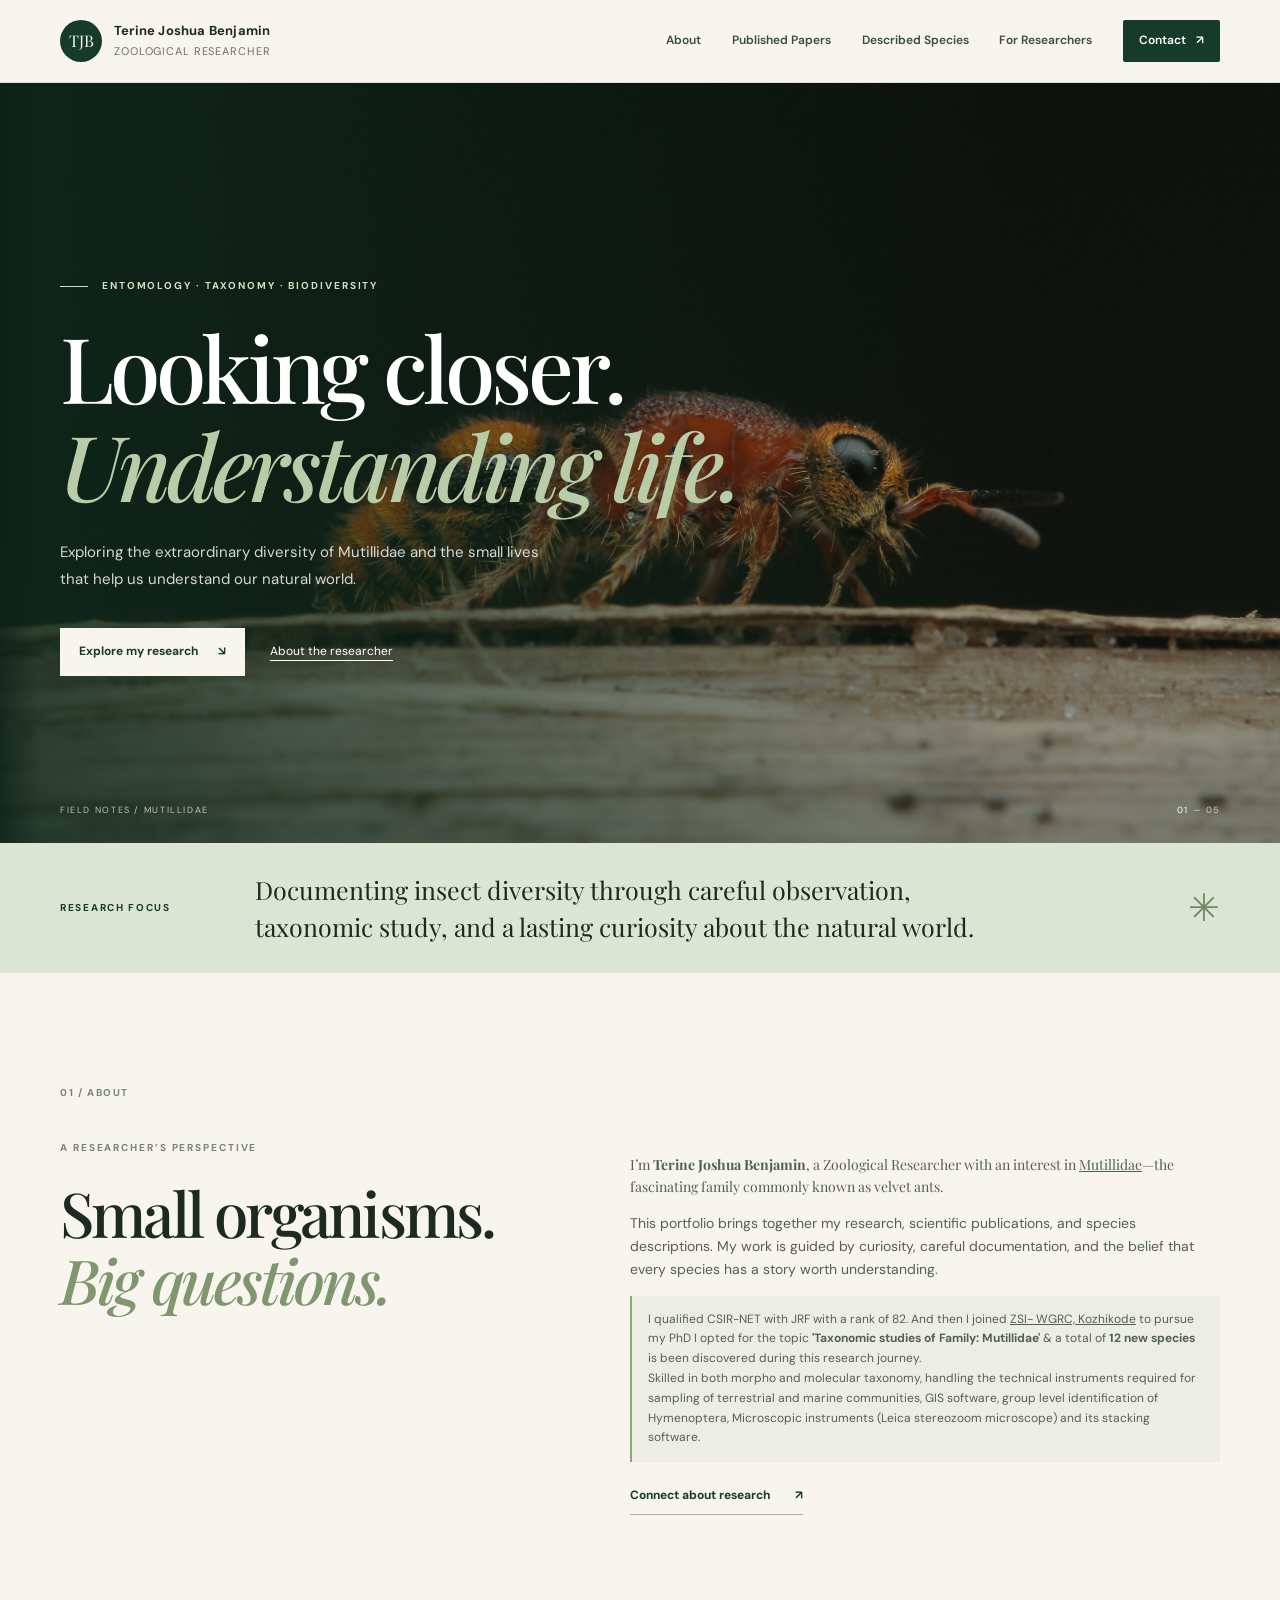
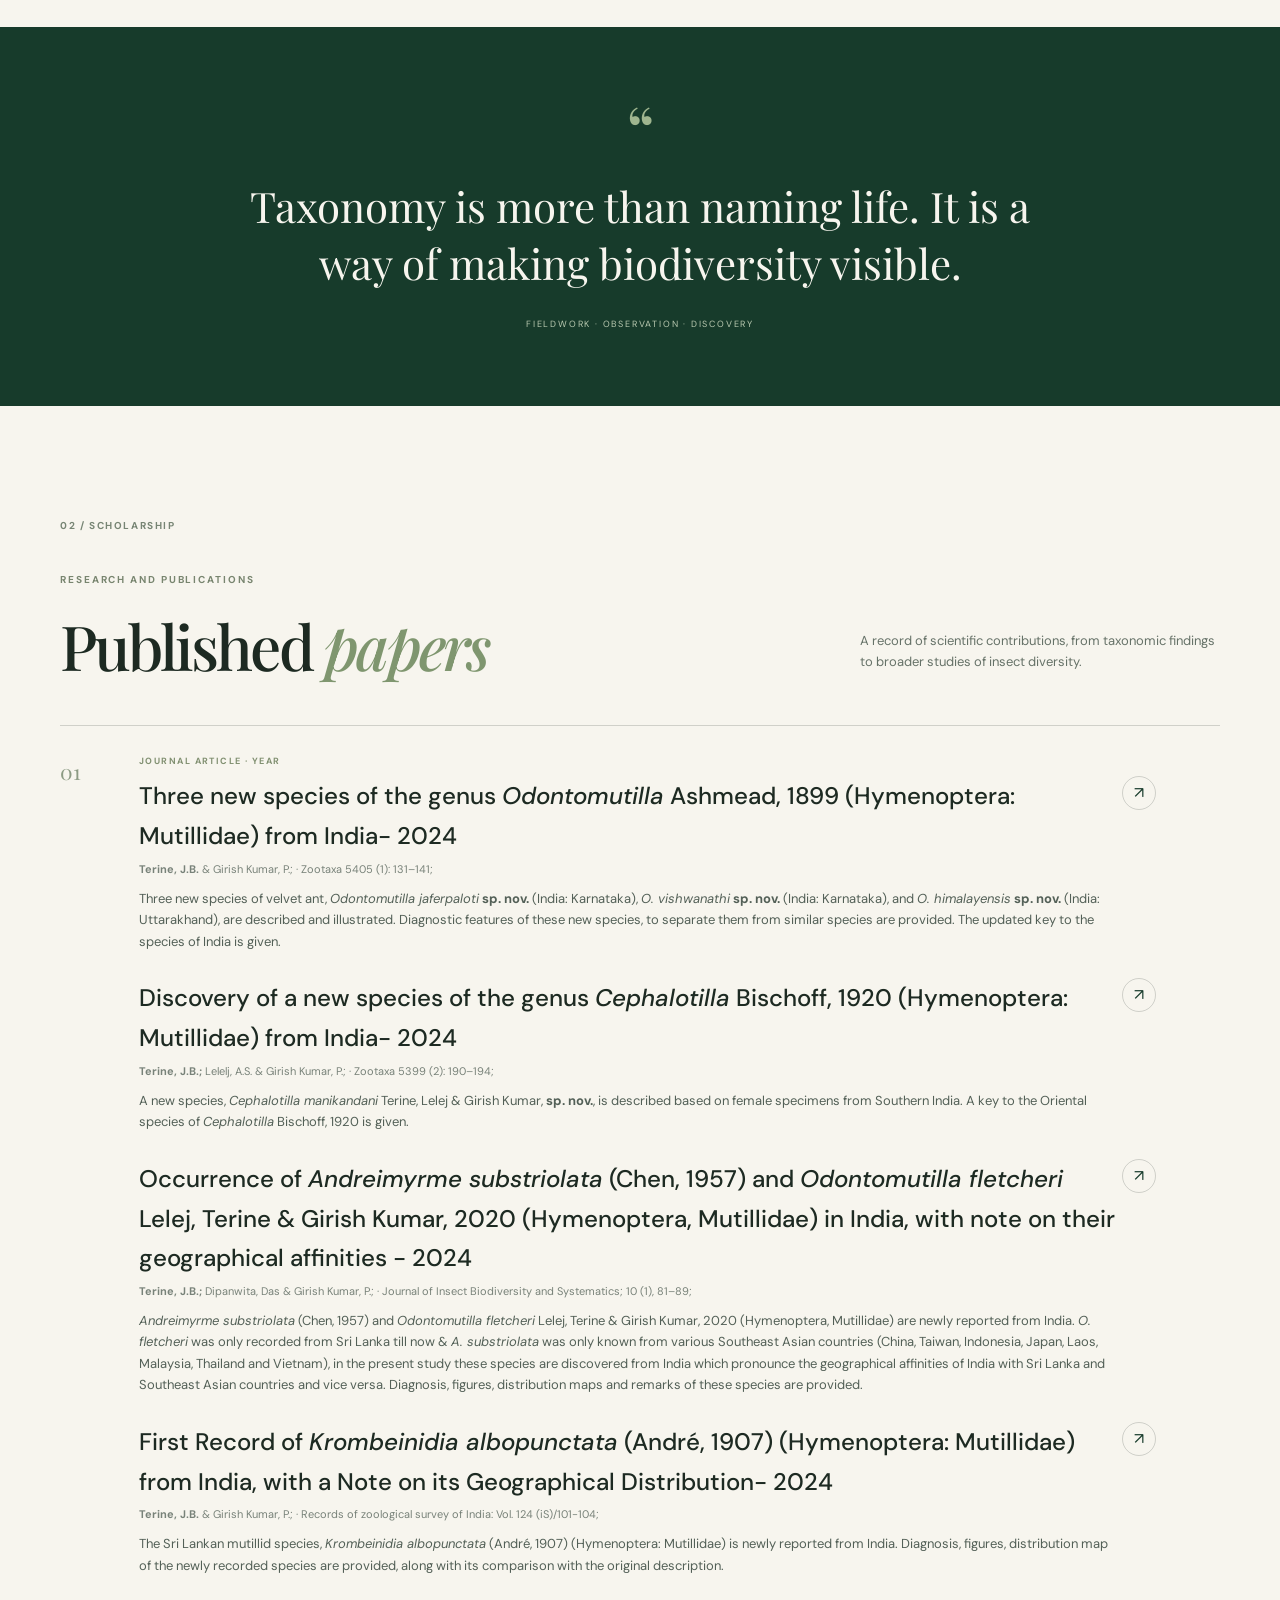
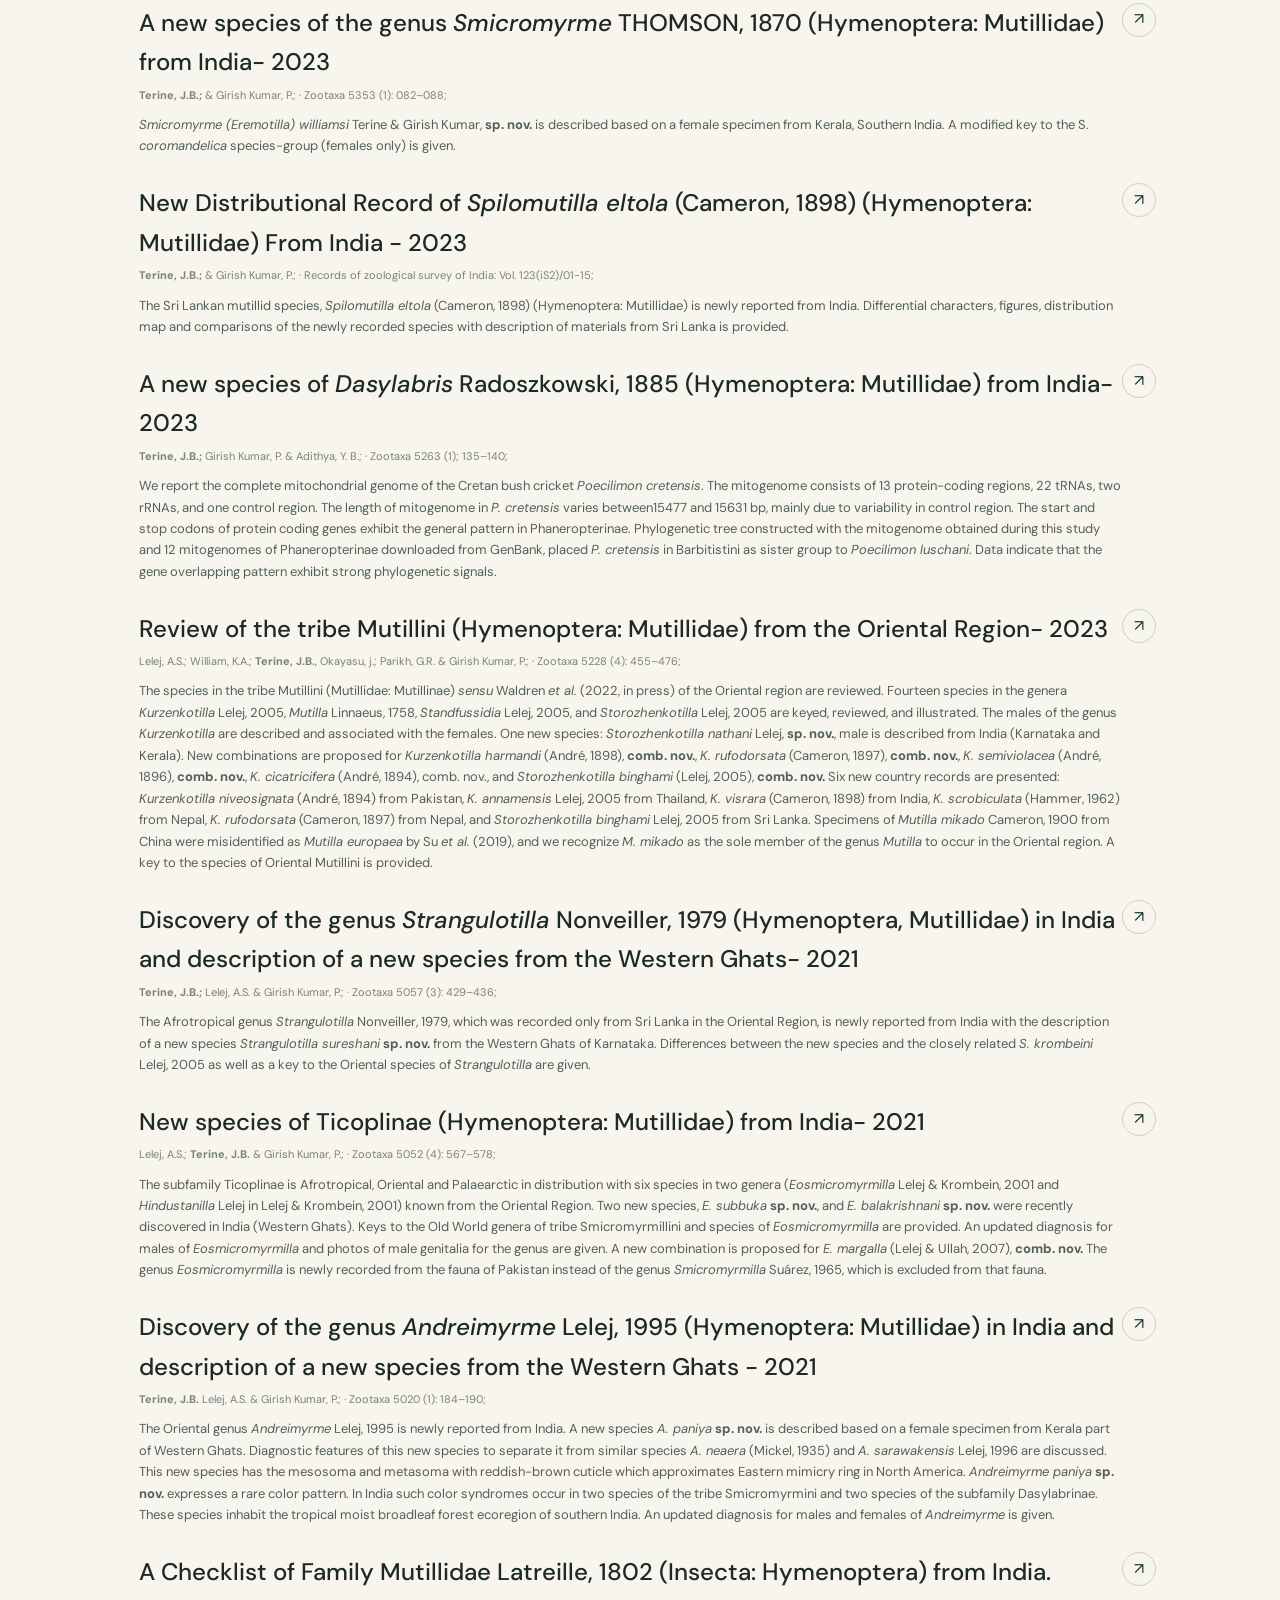
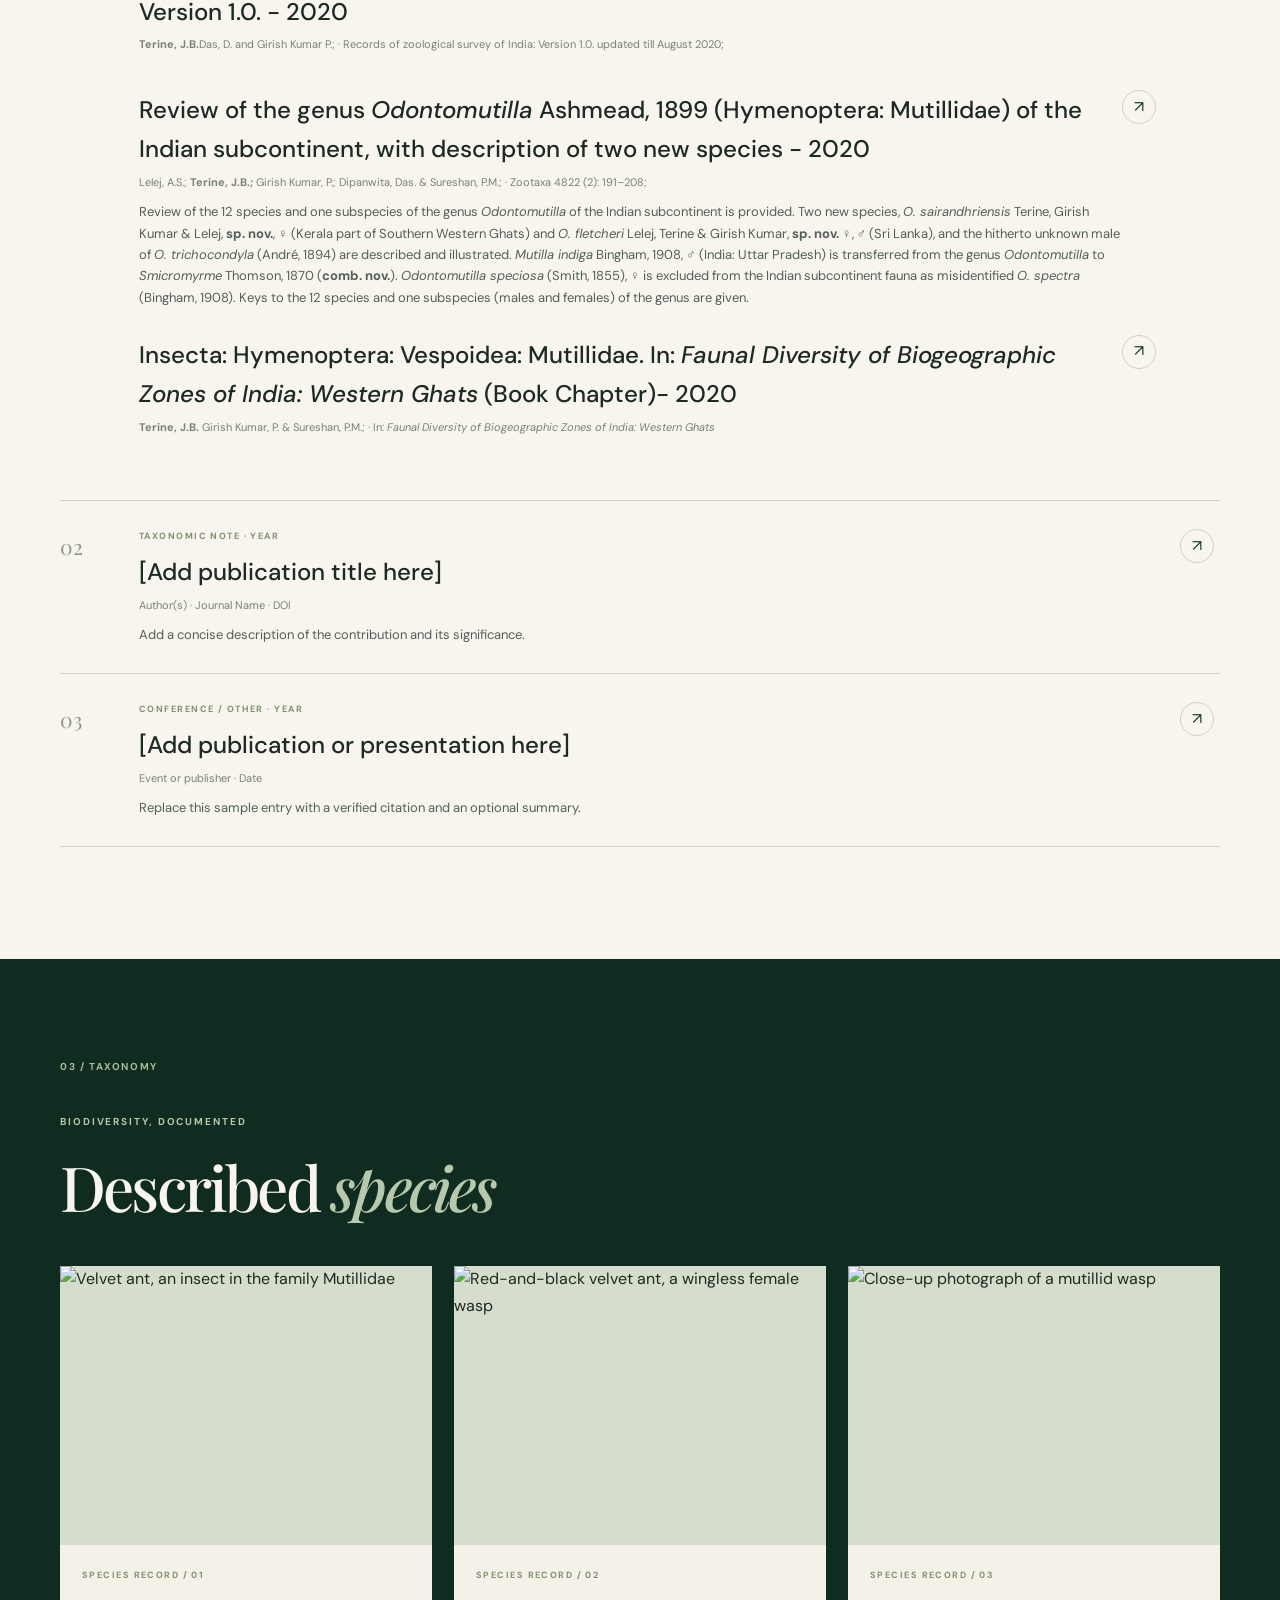
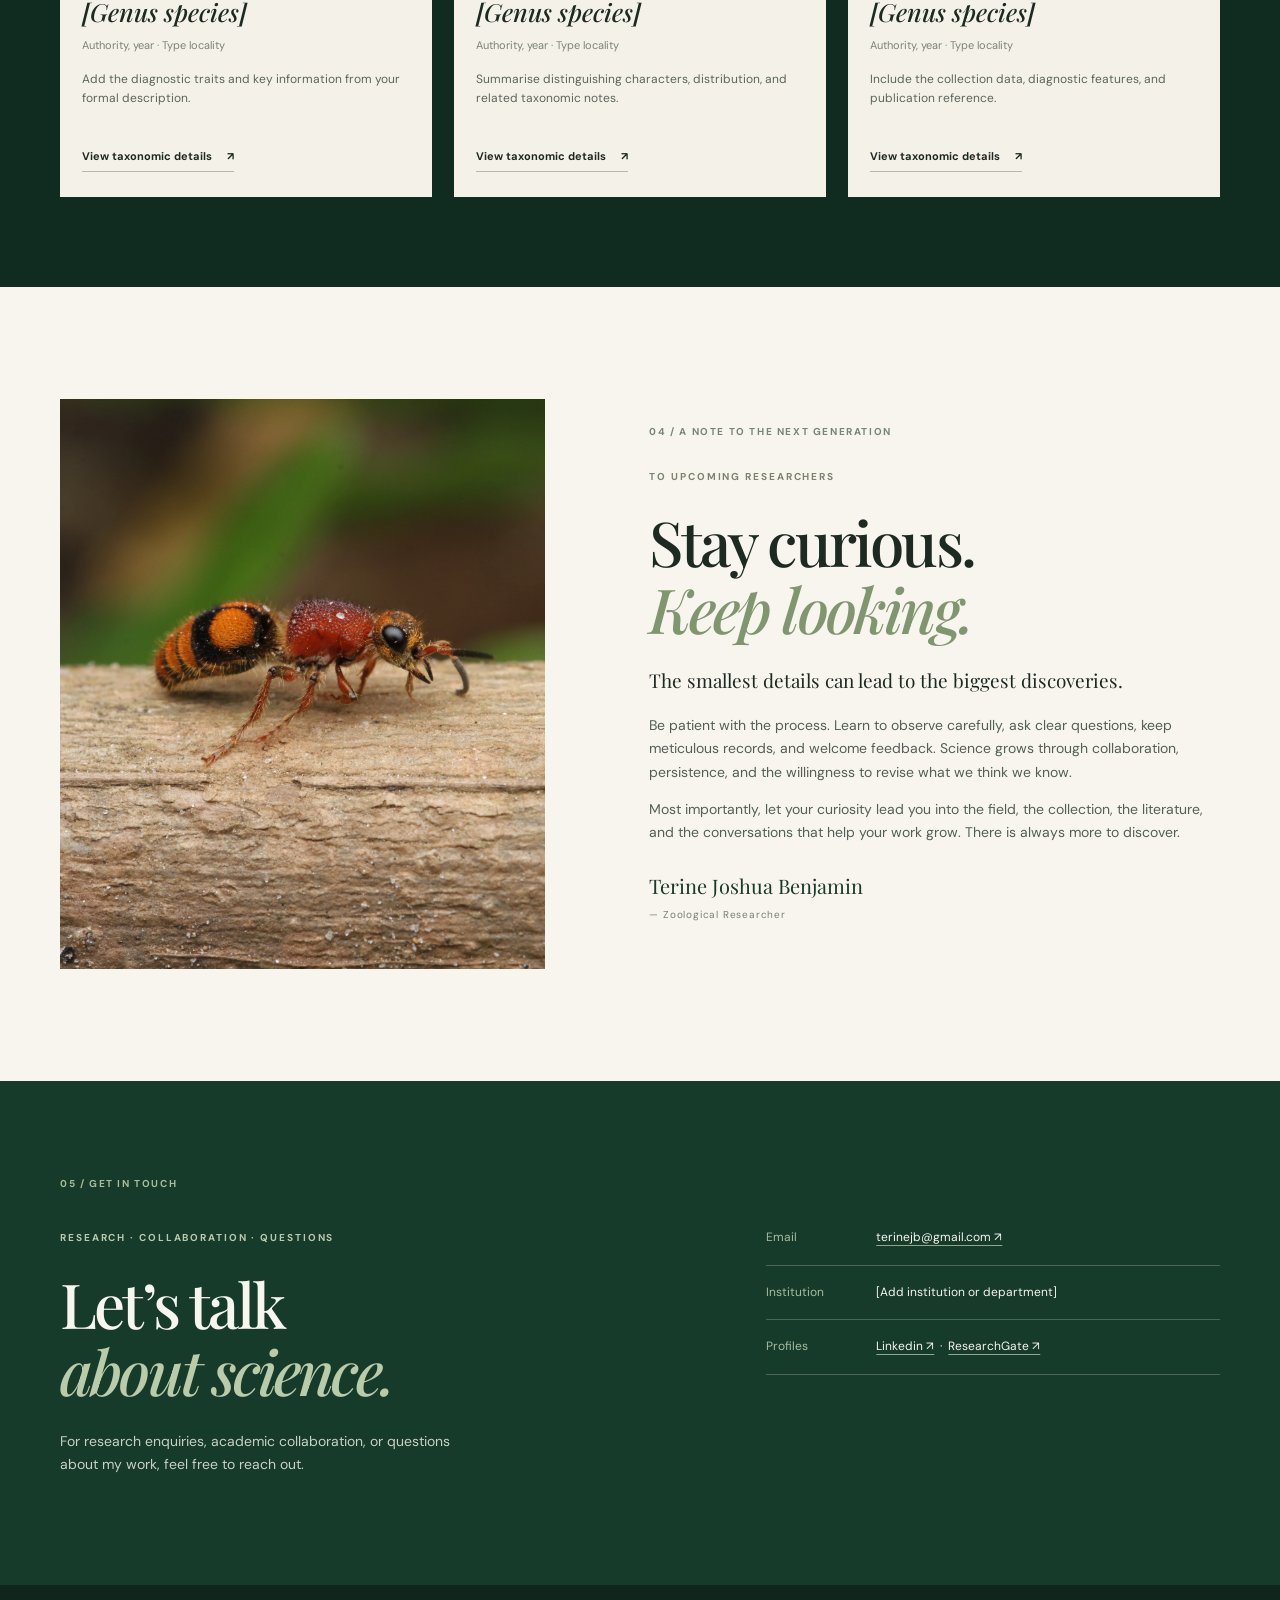
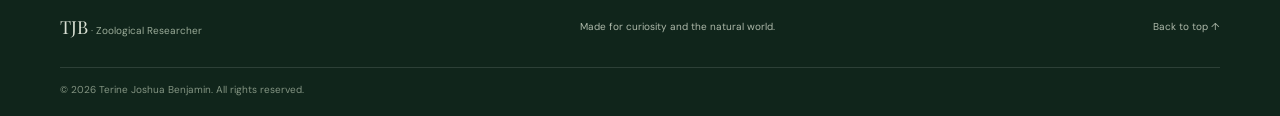
==== commit fcfff94f: "published paper section completed" ====
--- a/index.html
+++ b/index.html
@@ -150,7 +150,50 @@
               <div><a class="paper-link" href="https://doi.org/10.11646/zootaxa.5399.2.8"
                   aria-label="Ask for publication details">↗</a></div>
             </div><br>
-            <!-- paper 3.......................................................... -->
+            <!-- paper 3......................................................... -->
+            <div class="paper-body">
+              <div>
+                <h3>Occurrence of <i>Andreimyrme substriolata</i> (Chen, 1957) and <i>Odontomutilla fletcheri</i> Lelej,
+                  Terine &
+                  Girish Kumar, 2020 (Hymenoptera, Mutillidae) in India, with note on their geographical affinities -
+                  2024
+                </h3>
+                <p class="paper-meta"><b>Terine, J.B.;</b>
+                  Dipanwita, Das & Girish Kumar, P.; · Journal of Insect Biodiversity and Systematics; 10 (1), 81–89;
+                </p>
+                <p class="paper-summary"><i>Andreimyrme substriolata</i> (Chen, 1957) and <i>Odontomutilla fletcheri</i>
+                  Lelej, Terine
+                  & Girish Kumar, 2020 (Hymenoptera, Mutillidae) are newly reported from India. <i>O. fletcheri</i> was
+                  only
+                  recorded from Sri Lanka till now & <i>A. substriolata</i> was only known from various Southeast Asian
+                  countries (China, Taiwan, Indonesia, Japan, Laos, Malaysia, Thailand and Vietnam), in the present
+                  study these species are discovered from India which pronounce the geographical affinities of India
+                  with Sri Lanka and Southeast Asian countries and vice versa. Diagnosis, figures, distribution maps and
+                  remarks of these species are provided.
+                </p>
+              </div>
+              <div><a class="paper-link" href="https://doi.org/10.61186/jibs.10.1.81"
+                  aria-label="Ask for publication details">↗</a></div>
+            </div><br>
+            <!-- paper 4.......................................................... -->
+            <div class="paper-body">
+              <div>
+                <h3>First Record of <i>Krombeinidia albopunctata</i> (André, 1907)
+                  (Hymenoptera: Mutillidae) from India, with a Note on its
+                  Geographical Distribution- 2024
+                </h3>
+                <p class="paper-meta"><b>Terine, J.B.</b> & Girish Kumar, P.; · Records of zoological survey of India:
+                  Vol. 124 (iS)/101-104;
+                </p>
+                <p class="paper-summary">The Sri Lankan mutillid species, <i>Krombeinidia albopunctata</i> (André, 1907)
+                  (Hymenoptera: Mutillidae) is newly reported from India. Diagnosis, figures, distribution map of the
+                  newly recorded species are provided, along with its comparison with the original description.
+                </p>
+              </div>
+              <div><a class="paper-link" href="https://recordsofzsi.com/index.php/zsoi/article/view/172719"
+                  aria-label="Ask for publication details">↗</a></div>
+            </div><br>
+            <!-- paper 5.......................................................... -->
             <div class="paper-body">
               <div>
                 <h3>A new species of the genus <i>Smicromyrme</i> THOMSON, 1870 (Hymenoptera:
@@ -166,7 +209,26 @@
               <div><a class="paper-link" href="https://doi.org/10.11646/zootaxa.5353.1.6"
                   aria-label="Ask for publication details">↗</a></div>
             </div><br>
-            <!-- paper 4.......................................................... -->
+            <!-- paper 6.......................................................... -->
+            <div class="paper-body">
+              <div>
+                <h3>New Distributional Record of <i>Spilomutilla eltola</i>
+                  (Cameron, 1898) (Hymenoptera: Mutillidae)
+                  From India
+                  - 2023
+                </h3>
+                <p class="paper-meta"><b>Terine, J.B.;</b> & Girish Kumar, P.; · Records of zoological survey of India:
+                  Vol. 123(iS2)/01-15;
+                </p>
+                <p class="paper-summary">The Sri Lankan mutillid species, <i>Spilomutilla eltola</i> (Cameron, 1898)
+                  (Hymenoptera: Mutillidae) is newly reported from India. Differential characters, figures, distribution
+                  map and comparisons of the newly recorded species with description of materials from Sri Lanka is
+                  provided.</p>
+              </div>
+              <div><a class="paper-link" href="https://recordsofzsi.com/index.php/zsoi/article/view/172593"
+                  aria-label="Ask for publication details">↗</a></div>
+            </div><br>
+            <!-- paper 7.......................................................... -->
             <div class="paper-body">
               <div>
                 <h3>A new species of <i>Dasylabris</i> Radoszkowski, 1885 (Hymenoptera: Mutillidae)
@@ -193,7 +255,46 @@
               <div><a class="paper-link" href="https://doi.org/10.11646/zootaxa.5263.1.8"
                   aria-label="Ask for publication details">↗</a></div>
             </div><br>
-            <!-- paper 5.......................................................... -->
+            <!-- paper 8.......................................................... -->
+            <div class="paper-body">
+              <div>
+                <h3>Review of the tribe Mutillini (Hymenoptera: Mutillidae) from the Oriental Region- 2023</h3>
+                <p class="paper-meta">Lelej, A.S.; William, K.A.; <b>Terine, J.B.</b>, Okayasu, j.; Parikh, G.R. &
+                  Girish Kumar, P.; · Zootaxa 5228 (4): 455–476;
+                </p>
+                <p class="paper-summary">The species in the tribe Mutillini (Mutillidae: Mutillinae) <i>sensu</i>
+                  Waldren <i>et
+                    al.</i> (2022, in press) of the Oriental region are reviewed. Fourteen species in the genera
+                  <i>Kurzenkotilla</i>
+                  Lelej, 2005, <i>Mutilla</i> Linnaeus, 1758, <i>Standfussidia</i> Lelej, 2005, and
+                  <i>Storozhenkotilla</i> Lelej, 2005 are
+                  keyed, reviewed, and illustrated. The males of the genus <i>Kurzenkotilla</i> are described and
+                  associated
+                  with the females. One new species: <i>Storozhenkotilla nathani</i> Lelej, <b>sp. nov.</b>, male is
+                  described from
+                  India (Karnataka and Kerala). New combinations are proposed for <i>Kurzenkotilla harmandi</i> (André,
+                  1898),
+                  <b>comb. nov.</b>, <i>K. rufodorsata</i> (Cameron, 1897), <b>comb. nov.</b>, <i>K. semiviolacea</i>
+                  (André, 1896), <b>comb. nov.</b>, <i>K.
+                    cicatricifera</i> (André, 1894), comb. nov., and <i>Storozhenkotilla binghami</i> (Lelej, 2005),
+                  <b>comb. nov.</b> Six
+                  new country records are presented: <i>Kurzenkotilla niveosignata</i> (André, 1894) from Pakistan,
+                  <i>K.
+                    annamensis</i> Lelej, 2005 from Thailand, <i>K. visrara</i> (Cameron, 1898) from India, <i>K.
+                    scrobiculata</i> (Hammer,
+                  1962) from Nepal, <i>K. rufodorsata</i> (Cameron, 1897) from Nepal, and <i>Storozhenkotilla
+                    binghami</i> Lelej, 2005
+                  from Sri Lanka. Specimens of <i>Mutilla mikado</i> Cameron, 1900 from China were misidentified as
+                  <i>Mutilla
+                    europaea</i> by Su <i>et al.</i> (2019), and we recognize <i>M. mikado</i> as the sole member of the
+                  genus <i>Mutilla</i> to
+                  occur in the Oriental region. A key to the species of Oriental Mutillini is provided.
+                </p>
+              </div>
+              <div><a class="paper-link" href="https://doi.org/10.11646/zootaxa.5228.4.5"
+                  aria-label="Ask for publication details">↗</a></div>
+            </div><br>
+            <!-- paper 9.......................................................... -->
             <div class="paper-body">
               <div>
                 <h3>Discovery of the genus <i>Strangulotilla</i> Nonveiller, 1979 (Hymenoptera, Mutillidae)
@@ -214,7 +315,7 @@
               <div><a class="paper-link" href="https://doi.org/10.11646/zootaxa.5057.3.7"
                   aria-label="Ask for publication details">↗</a></div>
             </div><br>
-            <!-- paper 6.......................................................... -->
+            <!-- paper 10.......................................................... -->
             <div class="paper-body">
               <div>
                 <h3>New species of Ticoplinae (Hymenoptera: Mutillidae) from India- 2021
@@ -241,13 +342,13 @@
               <div><a class="paper-link" href="https://doi.org/10.11646/zootaxa.5052.4.6"
                   aria-label="Ask for publication details">↗</a></div>
             </div><br>
-            <!-- paper 7.......................................................... -->
+            <!-- paper 11.......................................................... -->
             <div class="paper-body">
               <div>
                 <h3>Discovery of the genus <i>Andreimyrme</i> Lelej, 1995 (Hymenoptera: Mutillidae) in
                   India and description of a new species from the Western Ghats
                   - 2021</h3>
-                <p class="paper-meta"><b>Terine, J.B.</b>T; Lelej, A.S. & Girish Kumar, P.; · Zootaxa 5020 (1): 184–190;
+                <p class="paper-meta"><b>Terine, J.B.</b> Lelej, A.S. & Girish Kumar, P.; · Zootaxa 5020 (1): 184–190;
                 </p>
                 <p class="paper-summary">The Oriental genus <i>Andreimyrme</i> Lelej, 1995 is newly reported from India.
                   A new
@@ -269,7 +370,24 @@
               <div><a class="paper-link" href="https://doi.org/10.11646/zootaxa.5020.1.10"
                   aria-label="Ask for publication details">↗</a></div>
             </div><br>
-            <!-- paper 8.......................................................... -->
+            <!-- paper 12.......................................................... -->
+            <div class="paper-body">
+              <div>
+                <h3>A Checklist of Family
+                  Mutillidae Latreille, 1802 (Insecta: Hymenoptera) from India. Version 1.0.
+                  - 2020</h3>
+                <p class="paper-meta"><b>Terine, J.B.</b>Das, D. and Girish Kumar P.; · Records of zoological survey of
+                  India: Version 1.0. updated till
+                  August 2020;
+                </p>
+                <p class="paper-summary">
+                </p>
+              </div>
+              <div><a class="paper-link"
+                  href="https://www.researchgate.net/publication/344656534_A_Checklist_of_Family_Mutillidae_Latreille_1802_Insecta_Hymenoptera_from_India"
+                  aria-label="Ask for publication details">↗</a></div>
+            </div><br>
+            <!-- paper 13.......................................................... -->
             <div class="paper-body">
               <div>
                 <h3>Review of the genus <i>Odontomutilla</i> Ashmead, 1899 (Hymenoptera: Mutillidae) of
@@ -278,20 +396,44 @@
                 <p class="paper-meta">Lelej, A.S.; <b>Terine, J.B.;</b> Girish Kumar, P.; Dipanwita, Das. & Sureshan,
                   P.M.; · Zootaxa 4822 (2): 191–208;
                 </p>
-                <p class="paper-summary">Review of the 12 species and one subspecies of the genus <i>Odontomutilla</i> of the
-                  Indian subcontinent is provided. Two new species, <i>O. sairandhriensis</i> Terine, Girish Kumar & Lelej, <b>sp.
-                  nov.</b>, ♀ (Kerala part of Southern Western Ghats) and <i>O. fletcheri</i> Lelej, Terine & Girish Kumar, <b>sp.
-                  nov.</b> ♀, ♂ (Sri Lanka), and the hitherto unknown male of <i>O. trichocondyla</i> (André, 1894) are described
-                  and illustrated. <i>Mutilla indiga</i> Bingham, 1908, ♂ (India: Uttar Pradesh) is transferred from the genus
-                  <i>Odontomutilla</i> to <i>Smicromyrme</i> Thomson, 1870 (<b>comb. nov.</b>). <i>Odontomutilla speciosa</i> (Smith, 1855), ♀ is
-                  excluded from the Indian subcontinent fauna as misidentified <i>O. spectra</i> (Bingham, 1908). Keys to the
-                  12 species and one subspecies (males and females) of the genus are given.</p>
+                <p class="paper-summary">Review of the 12 species and one subspecies of the genus <i>Odontomutilla</i>
+                  of the
+                  Indian subcontinent is provided. Two new species, <i>O. sairandhriensis</i> Terine, Girish Kumar &
+                  Lelej, <b>sp.
+                    nov.</b>, ♀ (Kerala part of Southern Western Ghats) and <i>O. fletcheri</i> Lelej, Terine & Girish
+                  Kumar, <b>sp.
+                    nov.</b> ♀, ♂ (Sri Lanka), and the hitherto unknown male of <i>O. trichocondyla</i> (André, 1894)
+                  are described
+                  and illustrated. <i>Mutilla indiga</i> Bingham, 1908, ♂ (India: Uttar Pradesh) is transferred from the
+                  genus
+                  <i>Odontomutilla</i> to <i>Smicromyrme</i> Thomson, 1870 (<b>comb. nov.</b>). <i>Odontomutilla
+                    speciosa</i> (Smith, 1855), ♀ is
+                  excluded from the Indian subcontinent fauna as misidentified <i>O. spectra</i> (Bingham, 1908). Keys
+                  to the
+                  12 species and one subspecies (males and females) of the genus are given.
+                </p>
               </div>
               <div><a class="paper-link" href="https://doi.org/10.11646/zootaxa.4822.2.3"
                   aria-label="Ask for publication details">↗</a></div>
             </div><br>
-            <!--............................................................ -->
-          </div>
+            <!-- paper 14.......................................................... -->
+              <div class="paper-body">
+              <div>
+                <h3>Insecta: Hymenoptera: Vespoidea: Mutillidae. In: <i>Faunal Diversity of Biogeographic Zones of
+                    India: Western Ghats</i> (Book Chapter)- 2020
+                </h3>
+                <p class="paper-meta"><b>Terine, J.B.</b> Girish Kumar, P. & Sureshan, P.M.; · In: <i>Faunal Diversity
+                    of Biogeographic Zones of
+                    India: Western Ghats</i>
+                </p>
+                <p class="paper-summary">
+                </p>
+              </div>
+              <div><a class="paper-link" href="https://www.researchgate.net/publication/350843245_Faunal_Diversity_of_Biogeographic_Zones_of_India_Western_Ghats_PSOCOPTERA"
+                  aria-label="Ask for publication details">↗</a></div>
+            </div><br>
+            </div>
+<!--.................................................................................................... -->
         </article>
         <article class="paper-item">
           <span class="paper-number">02</span>
@@ -303,6 +445,7 @@
           </div>
           <a class="paper-link" href="#contact" aria-label="Ask for publication details">↗</a>
         </article>
+<!-- ...................................................................................... -->
         <article class="paper-item">
           <span class="paper-number">03</span>
           <div>
@@ -314,10 +457,8 @@
           <a class="paper-link" href="#contact" aria-label="Ask for publication details">↗</a>
         </article>
       </div>
-      <p class="section-footnote">Entries are placeholders—replace them with your verified citations, DOI links, or
-        repository links before publishing.</p>
-    </section>
-
+    </section>
+    <!-- species section.......................................................................... -->
     <section class="species-section" id="species" aria-labelledby="species-title">
       <div class="wrap">
         <div class="section-kicker light-kicker">03 / Taxonomy</div>
@@ -326,13 +467,10 @@
             <p class="eyebrow">Biodiversity, documented</p>
             <h2 id="species-title">Described <em>species</em></h2>
           </div>
-          <p class="section-description">Species descriptions and taxonomic records that contribute to a clearer picture
-            of insect diversity.</p>
         </div>
         <div class="species-grid">
           <article class="species-card">
-            <img src="https://commons.wikimedia.org/wiki/Special:FilePath/Mutilla_europaea.jpg"
-              alt="Velvet ant, an insect in the family Mutillidae" loading="lazy">
+            <img src="" alt="Velvet ant, an insect in the family Mutillidae" loading="lazy">
             <div class="species-card-body">
               <p class="species-label">SPECIES RECORD / 01</p>
               <h3>[Genus species]</h3>
@@ -342,8 +480,7 @@
             </div>
           </article>
           <article class="species-card">
-            <img src="https://commons.wikimedia.org/wiki/Special:FilePath/Dasymutilla_occidentalis.jpg"
-              alt="Red-and-black velvet ant, a wingless female wasp" loading="lazy">
+            <img src="" alt="Red-and-black velvet ant, a wingless female wasp" loading="lazy">
             <div class="species-card-body">
               <p class="species-label">SPECIES RECORD / 02</p>
               <h3>[Genus species]</h3>
@@ -353,8 +490,7 @@
             </div>
           </article>
           <article class="species-card">
-            <img src="https://commons.wikimedia.org/wiki/Special:FilePath/Mutillidae.jpg"
-              alt="Close-up photograph of a mutillid wasp" loading="lazy">
+            <img src="" alt="Close-up photograph of a mutillid wasp" loading="lazy">
             <div class="species-card-body">
               <p class="species-label">SPECIES RECORD / 03</p>
               <h3>[Genus species]</h3>
@@ -364,8 +500,6 @@
             </div>
           </article>
         </div>
-        <p class="image-note">Insect photography is illustrative. Confirm image identification and licensing, and
-          replace with your own specimen photographs where possible.</p>
       </div>
     </section>
     <!-- for researchers section..................................................... -->
@@ -395,14 +529,17 @@
             to reach out.</p>
         </div>
         <div class="contact-details">
-          <div class="contact-row"><span>Email</span><a href="https://mail.google.com/mail/?view=cm&fs=1&to=terinejb@gmail.com" target="_blank">terinejb@gmail.com
+          <div class="contact-row"><span>Email</span><a
+              href="https://mail.google.com/mail/?view=cm&fs=1&to=terinejb@gmail.com" target="_blank">terinejb@gmail.com
               ↗</a></div>
           <div class="contact-row"><span>Institution</span>
             <p>[Add institution or department]</p>
           </div>
           <div class="contact-row"><span>Profiles</span>
-            <p><a href="https://www.linkedin.com/in/terine-benjamin-89921a130/" target="_blank" rel="noopener noreferrer">Linkedin ↗</a> &nbsp;·&nbsp; <a
-                href="https://scholar.google.com/" target="_blank" rel="noopener noreferrer">Google Scholar ↗</a></p>
+            <p><a href="https://www.linkedin.com/in/terine-benjamin-89921a130/" target="_blank"
+                rel="noopener noreferrer">Linkedin ↗</a> &nbsp;·&nbsp; <a
+                href="https://www.researchgate.net/profile/Terine-Benjamin-2" target="_blank"
+                rel="noopener noreferrer">ResearchGate ↗</a></p>
           </div>
         </div>
       </div>
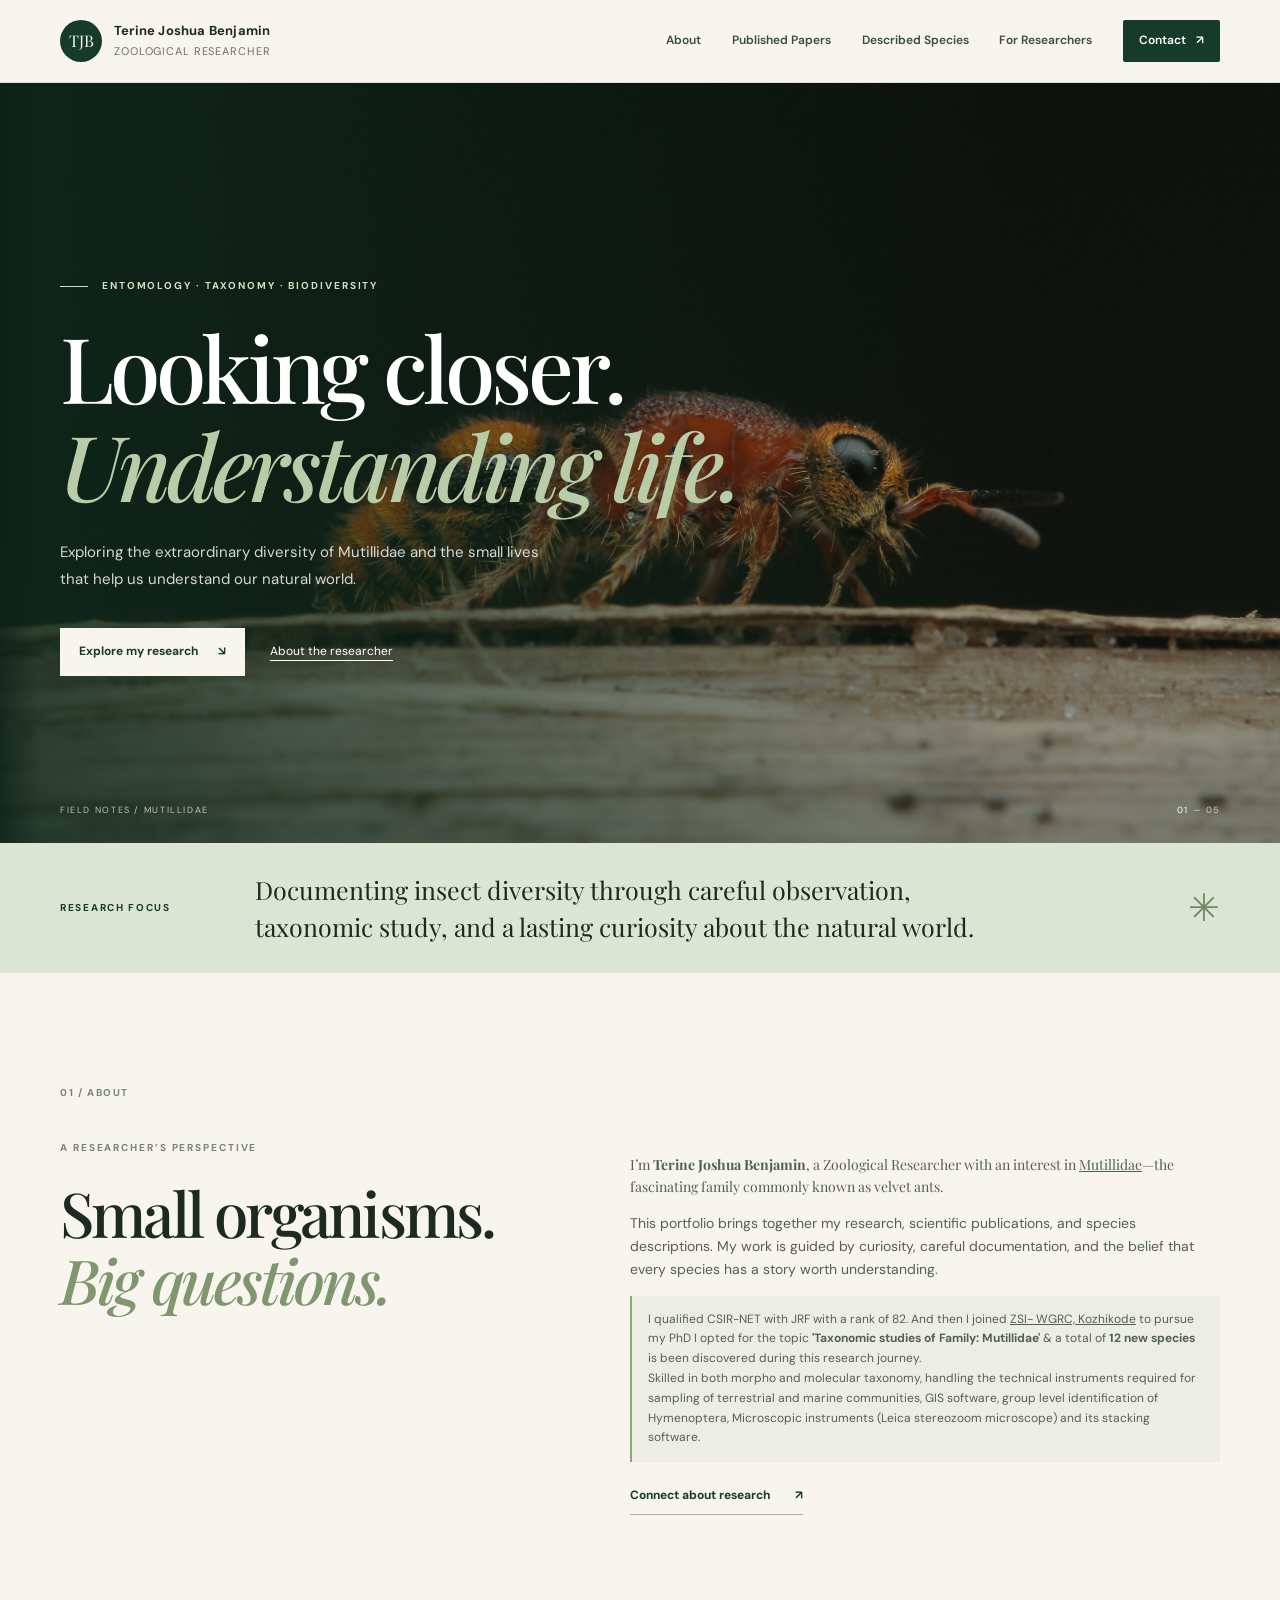
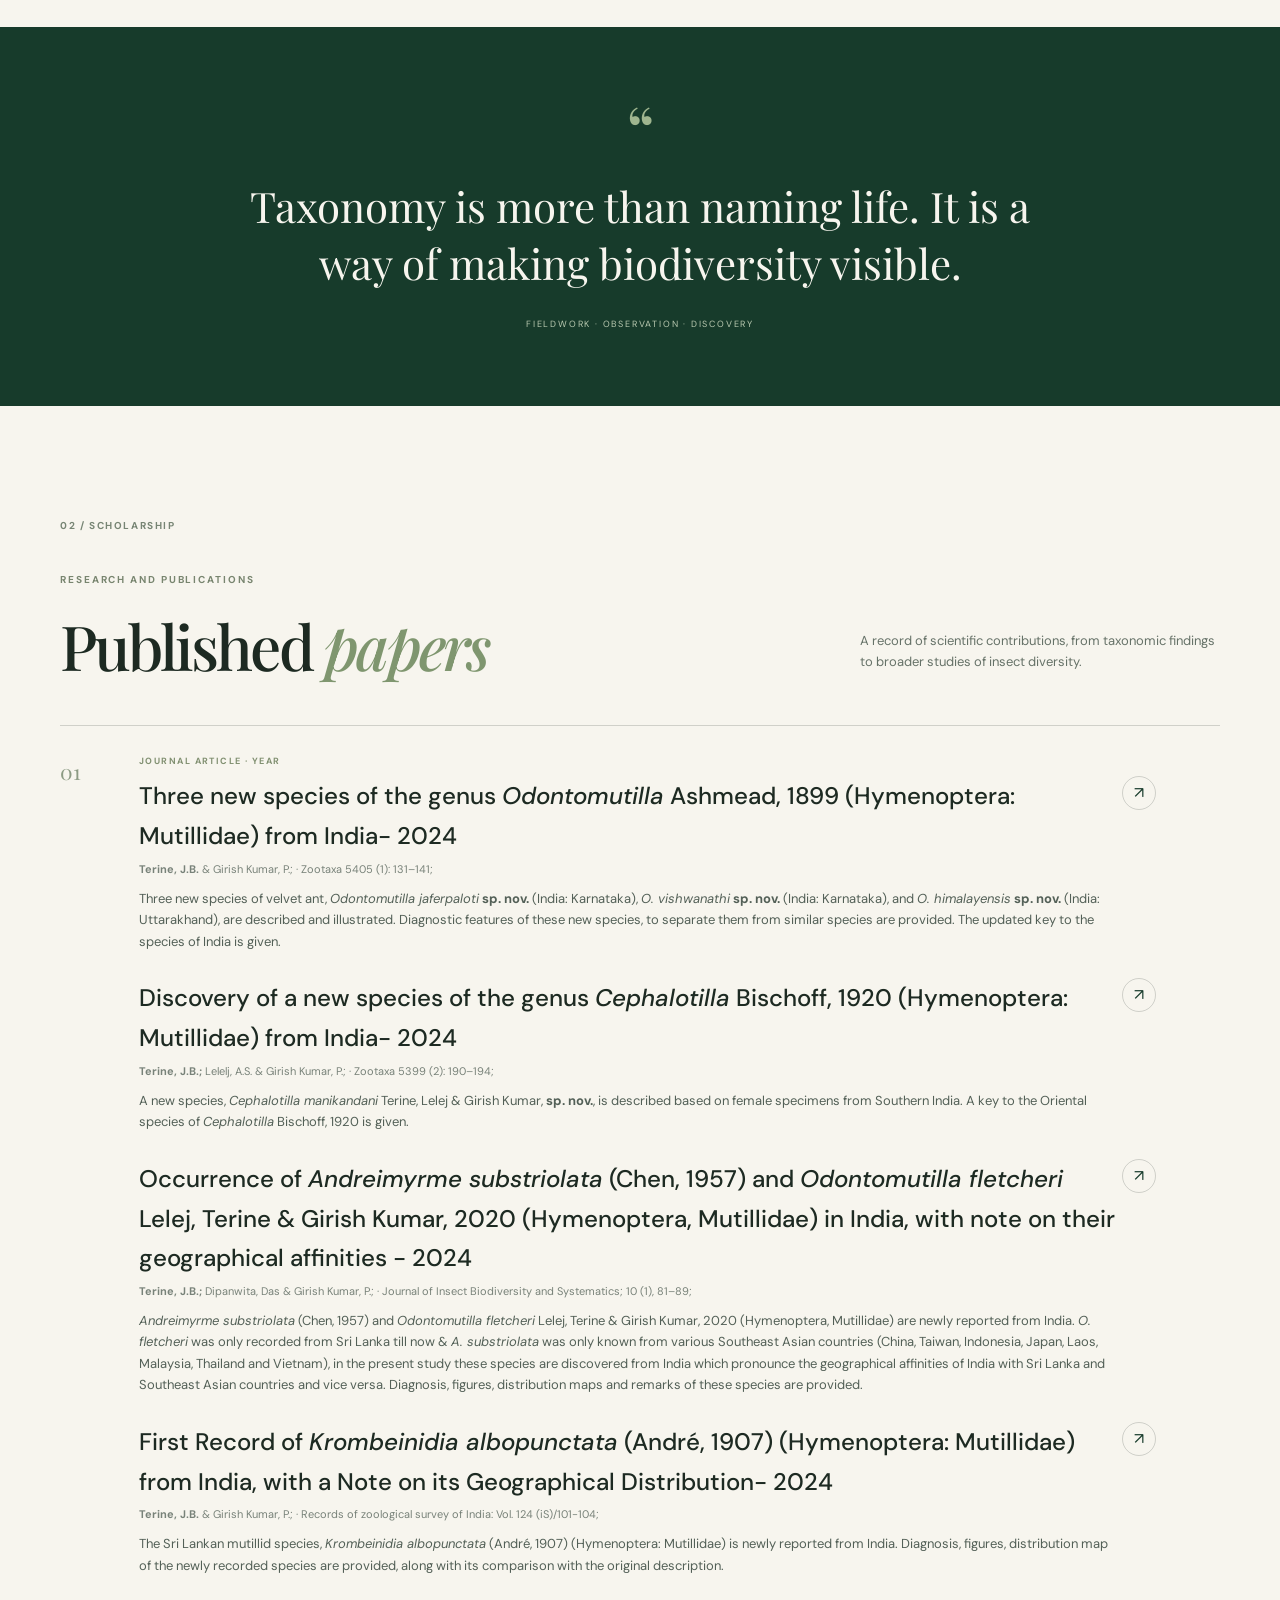
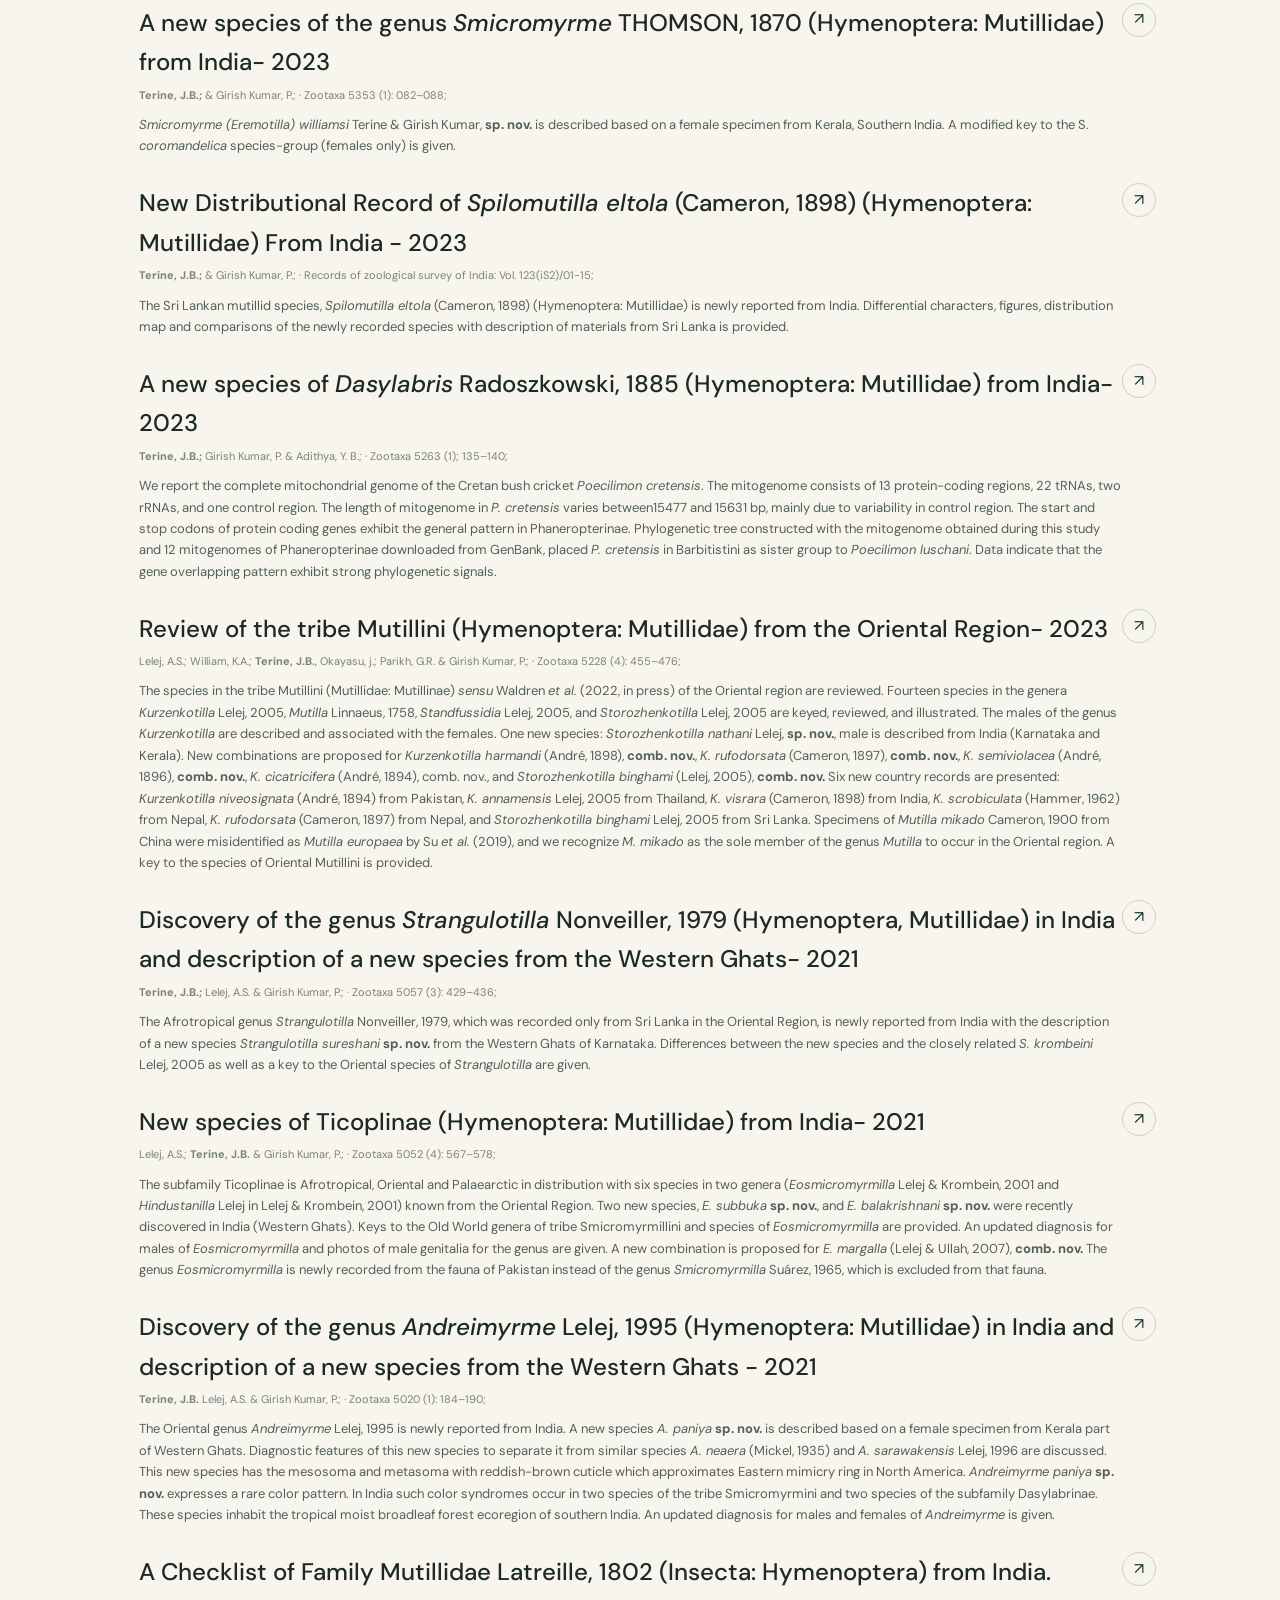
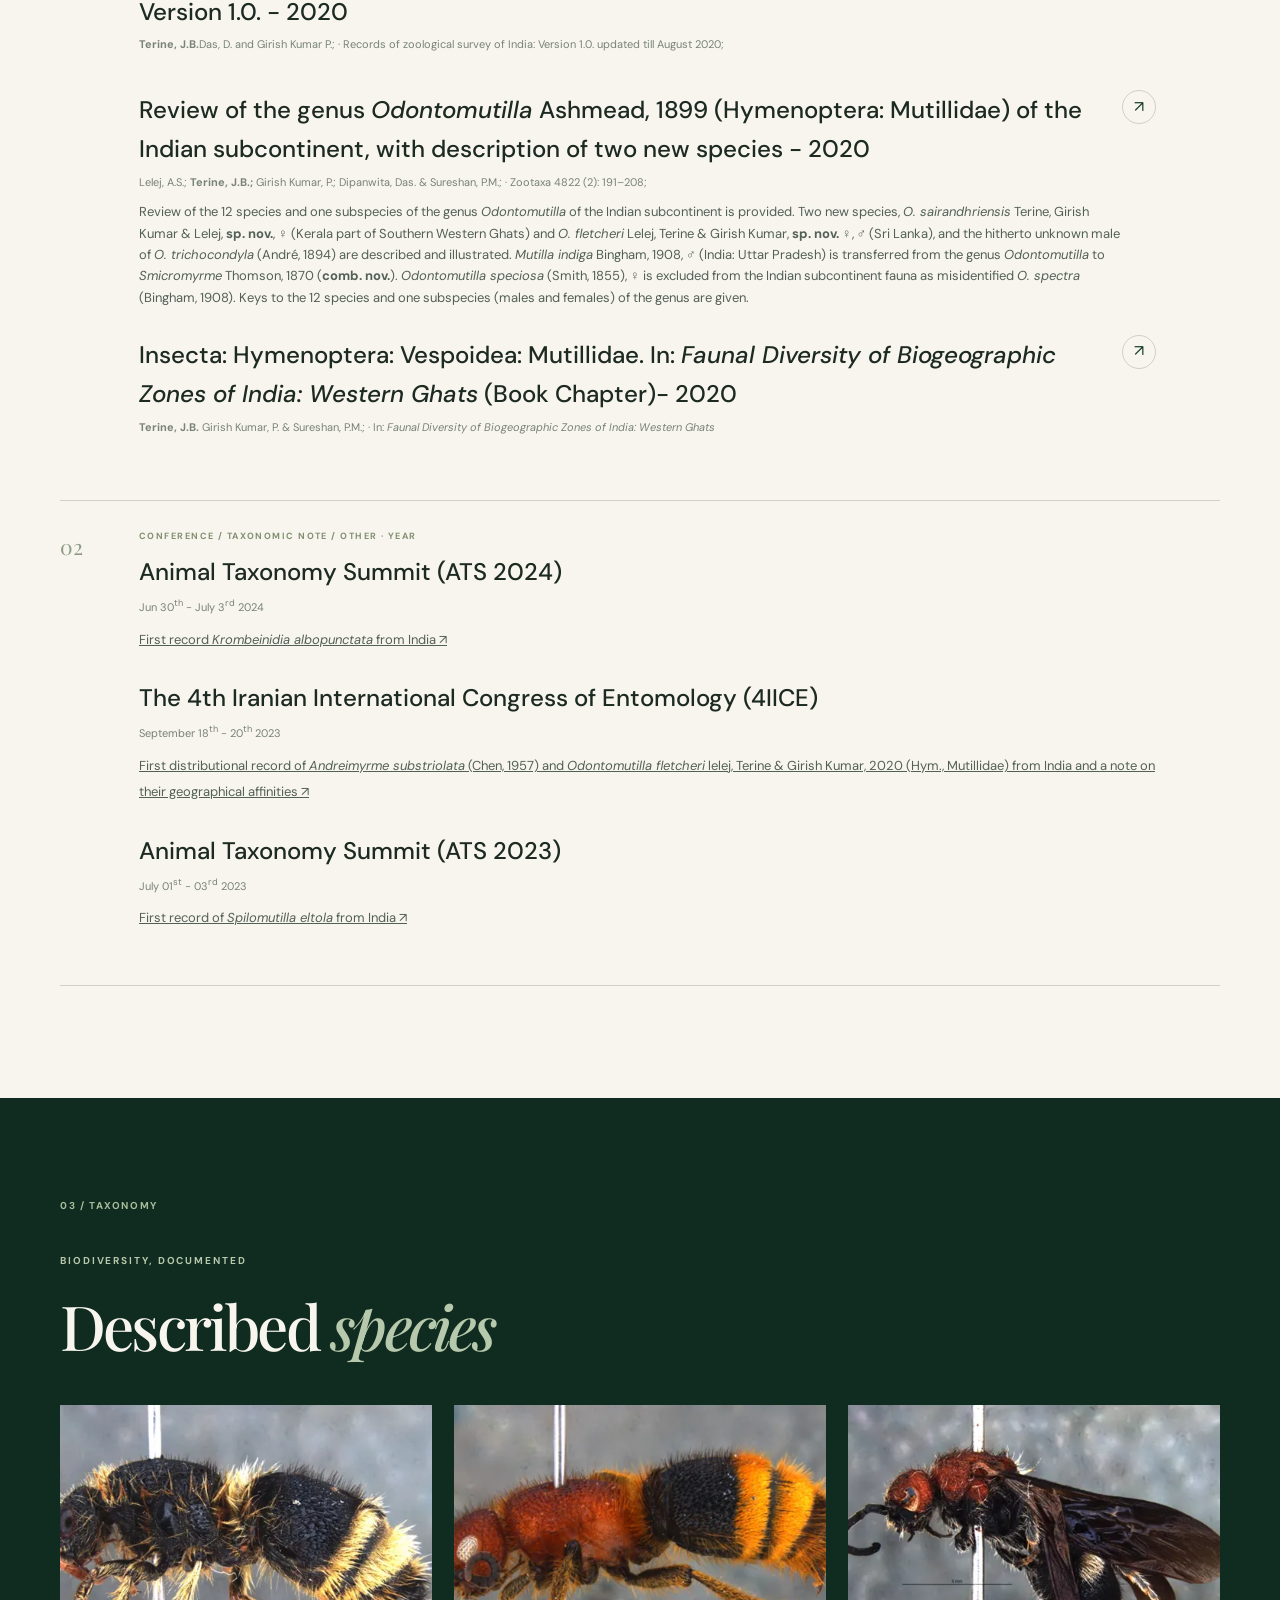
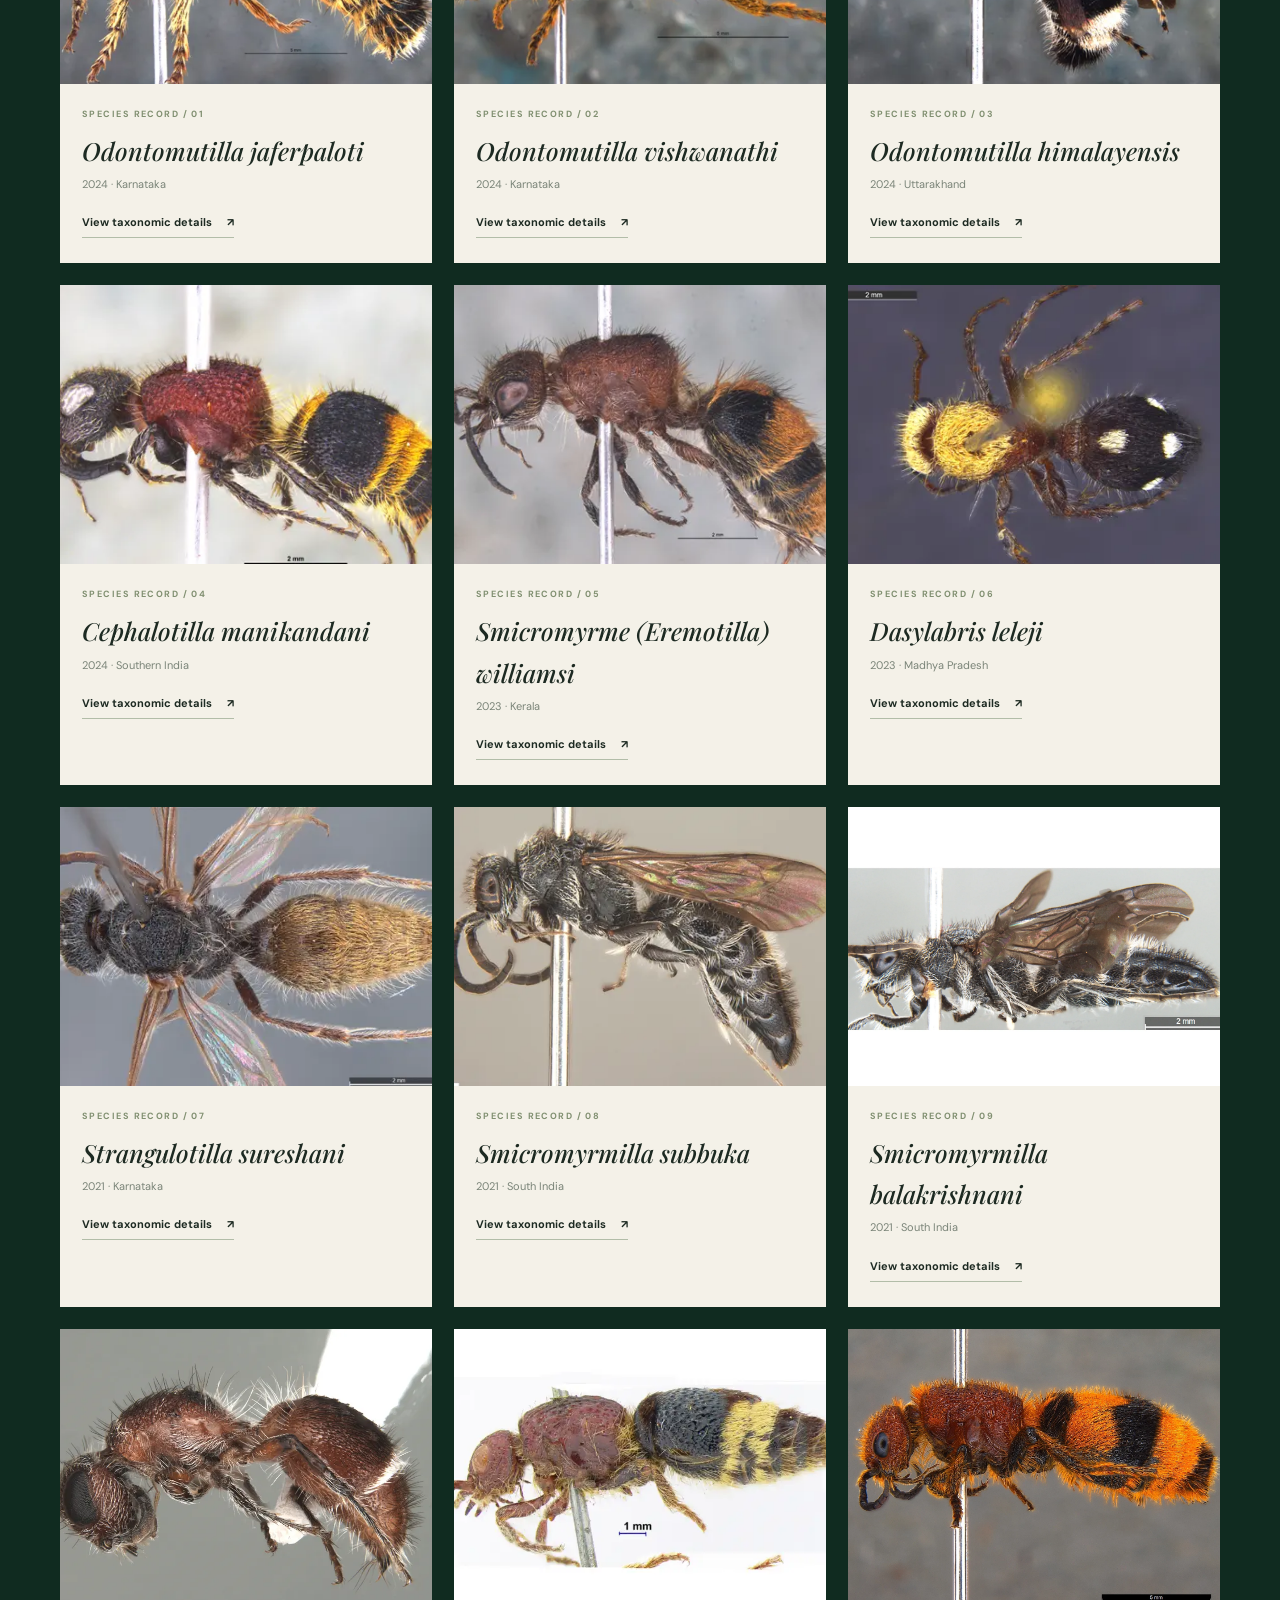
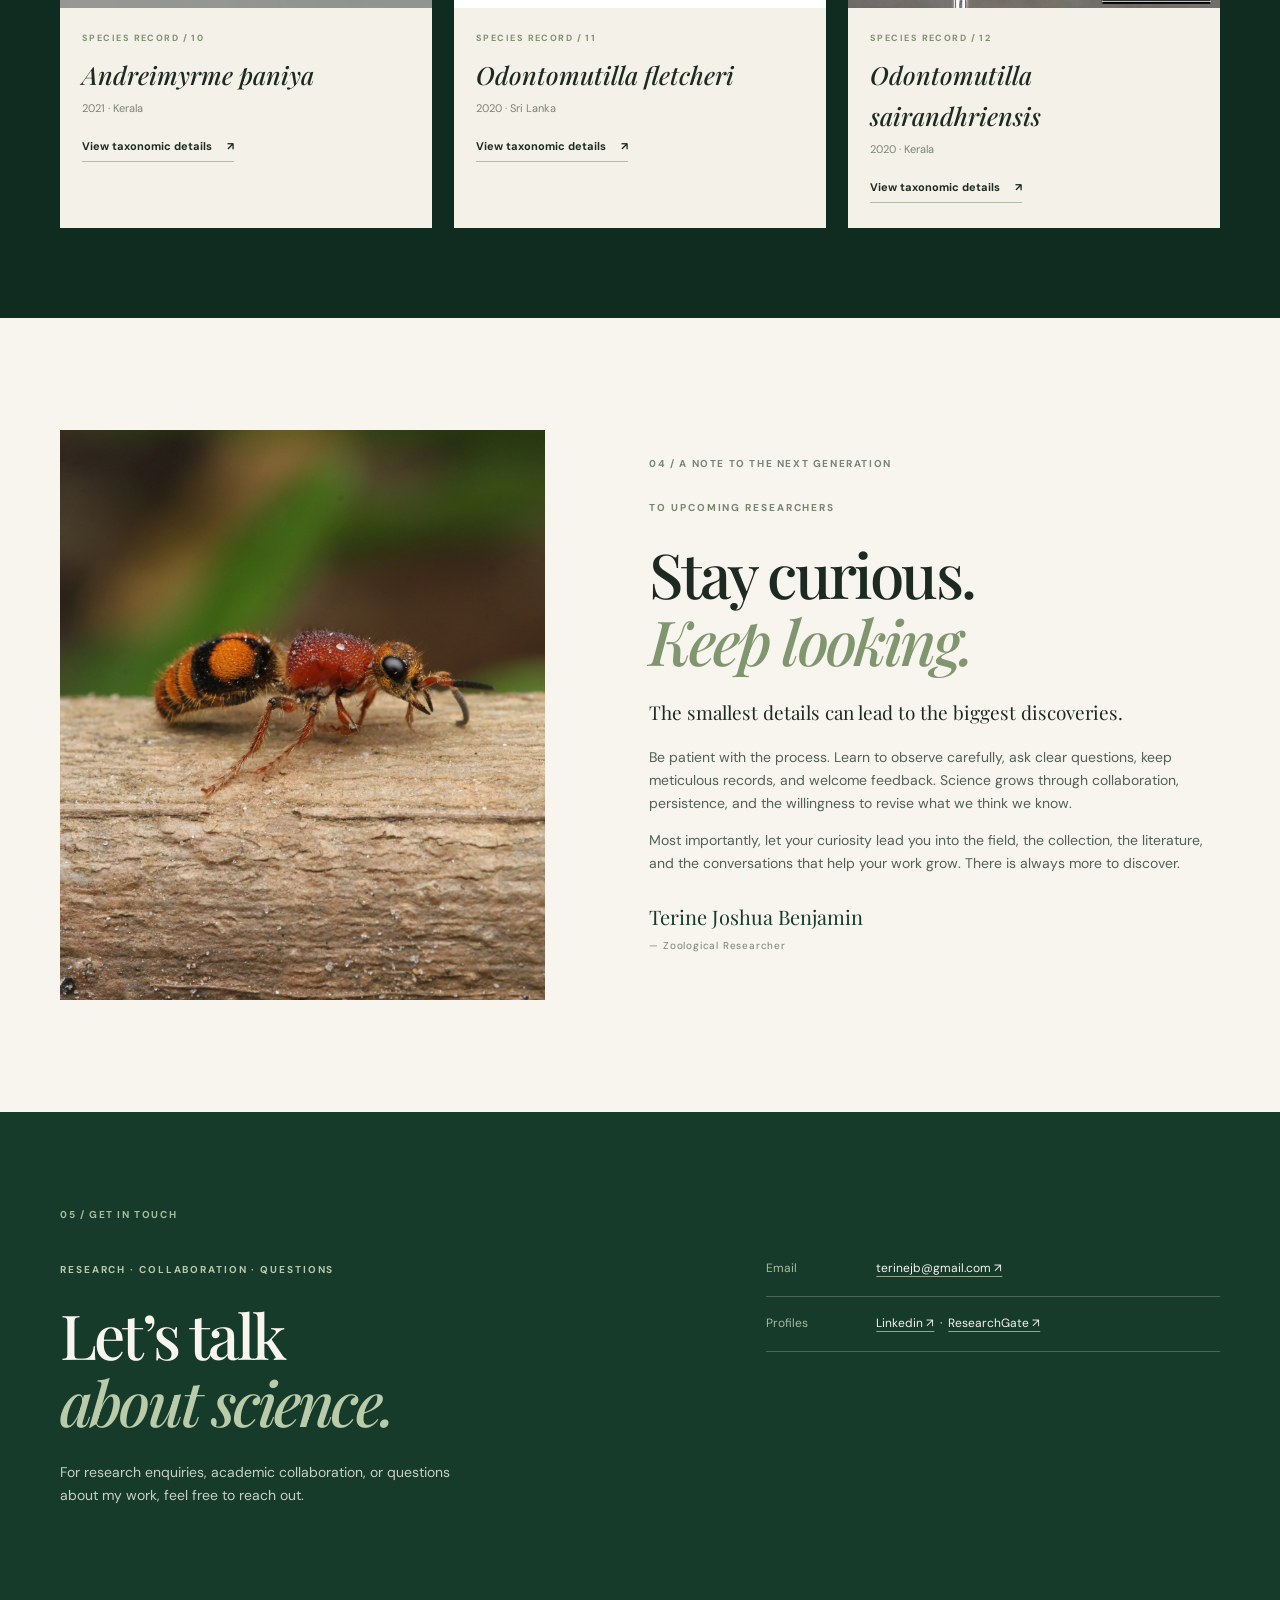
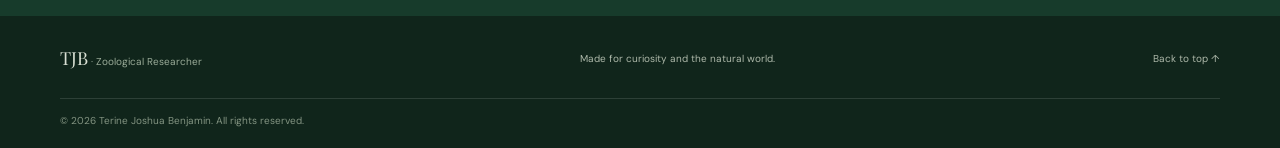
==== commit f1a0b014: "species update" ====
--- a/index.html
+++ b/index.html
@@ -417,7 +417,7 @@
                   aria-label="Ask for publication details">↗</a></div>
             </div><br>
             <!-- paper 14.......................................................... -->
-              <div class="paper-body">
+            <div class="paper-body">
               <div>
                 <h3>Insecta: Hymenoptera: Vespoidea: Mutillidae. In: <i>Faunal Diversity of Biogeographic Zones of
                     India: Western Ghats</i> (Book Chapter)- 2020
@@ -429,32 +429,32 @@
                 <p class="paper-summary">
                 </p>
               </div>
-              <div><a class="paper-link" href="https://www.researchgate.net/publication/350843245_Faunal_Diversity_of_Biogeographic_Zones_of_India_Western_Ghats_PSOCOPTERA"
-                  aria-label="Ask for publication details">↗</a></div>
-            </div><br>
-            </div>
-<!--.................................................................................................... -->
+              <div><a class="paper-link"
+                  href="https://www.researchgate.net/publication/350843245_Faunal_Diversity_of_Biogeographic_Zones_of_India_Western_Ghats_PSOCOPTERA"
+                  aria-label="Ask for publication details">↗</a></div>
+            </div><br>
+          </div>
         </article>
+        <!-- ...................................................................................... -->
         <article class="paper-item">
           <span class="paper-number">02</span>
           <div>
-            <p class="paper-type">TAXONOMIC NOTE · YEAR</p>
-            <h3>[Add publication title here]</h3>
-            <p class="paper-meta">Author(s) · Journal Name · DOI</p>
-            <p class="paper-summary">Add a concise description of the contribution and its significance.</p>
+            <p class="paper-type">CONFERENCE / TAXONOMIC NOTE / OTHER · YEAR</p>
+            <h3>Animal Taxonomy Summit (ATS 2024)</h3>
+            <p class="paper-meta">Jun 30<sup>th</sup> - July 3<sup>rd</sup> 2024</p>
+            <a href="https://recordsofzsi.com/index.php/zsoi/article/view/172719" class="paper-summary">First record <i>Krombeinidia
+                albopunctata</i> from India ↗</a><br><br>
+
+            <h3>The 4th Iranian International Congress of Entomology (4IICE)</h3>
+            <p class="paper-meta">September 18<sup>th</sup> - 20<sup>th</sup> 2023</p>
+            <a href="https://www.biotaxa.org/jibs/article/view/85021" class="paper-summary">First distributional record
+              of <i>Andreimyrme substriolata</i> (Chen, 1957) and <i>Odontomutilla fletcheri</i> lelej, Terine & Girish
+              Kumar, 2020 (Hym., Mutillidae) from India and a note on their geographical affinities ↗</a><br><br>
+
+            <h3>Animal Taxonomy Summit (ATS 2023)</h3>
+            <p class="paper-meta">July 01<sup>st</sup> - 03<sup>rd</sup> 2023</p>
+            <a href="https://recordsofzsi.com/index.php/zsoi/article/view/172593" class="paper-summary">First record of <i>Spilomutilla eltola</i> from India ↗</a><br><br>
           </div>
-          <a class="paper-link" href="#contact" aria-label="Ask for publication details">↗</a>
-        </article>
-<!-- ...................................................................................... -->
-        <article class="paper-item">
-          <span class="paper-number">03</span>
-          <div>
-            <p class="paper-type">CONFERENCE / OTHER · YEAR</p>
-            <h3>[Add publication or presentation here]</h3>
-            <p class="paper-meta">Event or publisher · Date</p>
-            <p class="paper-summary">Replace this sample entry with a verified citation and an optional summary.</p>
-          </div>
-          <a class="paper-link" href="#contact" aria-label="Ask for publication details">↗</a>
         </article>
       </div>
     </section>
@@ -469,42 +469,145 @@
           </div>
         </div>
         <div class="species-grid">
-          <article class="species-card">
-            <img src="" alt="Velvet ant, an insect in the family Mutillidae" loading="lazy">
+          <!-- 1............................................... -->
+          <article class="species-card">
+            <img src="./Odontomutilla jaferpaloti sp. nov..webp" alt="Odontomutilla jaferpaloti" loading="lazy">
             <div class="species-card-body">
               <p class="species-label">SPECIES RECORD / 01</p>
-              <h3>[Genus species]</h3>
-              <p class="species-detail">Authority, year · Type locality</p>
-              <p>Add the diagnostic traits and key information from your formal description.</p><a href="#contact"
-                class="species-link">View taxonomic details <span aria-hidden="true">↗</span></a>
-            </div>
-          </article>
-          <article class="species-card">
-            <img src="" alt="Red-and-black velvet ant, a wingless female wasp" loading="lazy">
+              <h3><i>Odontomutilla jaferpaloti</i></h3>
+              <p class="species-detail">2024 · Karnataka</p>
+              <a href="https://mapress.com/zt/article/view/zootaxa.5405.1.6"
+                class="species-link" target="_blank">View taxonomic details <span aria-hidden="true">↗</span></a>
+            </div>
+          </article>
+          <!-- 2............................................... -->
+          <article class="species-card">
+            <img src="./Odontomutilla vishwanathi sp. nov..webp" alt="O. vishwanathi" loading="lazy">
             <div class="species-card-body">
               <p class="species-label">SPECIES RECORD / 02</p>
-              <h3>[Genus species]</h3>
-              <p class="species-detail">Authority, year · Type locality</p>
-              <p>Summarise distinguishing characters, distribution, and related taxonomic notes.</p><a href="#contact"
-                class="species-link">View taxonomic details <span aria-hidden="true">↗</span></a>
-            </div>
-          </article>
-          <article class="species-card">
-            <img src="" alt="Close-up photograph of a mutillid wasp" loading="lazy">
+              <h3><i>Odontomutilla vishwanathi</i></h3>
+              <p class="species-detail">2024 · Karnataka</p>
+              <a href="https://mapress.com/zt/article/view/zootaxa.5405.1.6"
+                class="species-link" target="_blank">View taxonomic details <span aria-hidden="true">↗</span></a>
+            </div>
+          </article>
+          <!-- 3............................................... -->
+          <article class="species-card">
+            <img src="./Odontomutilla himalayensis sp. nov..webp" alt="Odontomutilla himalayensis" loading="lazy">
             <div class="species-card-body">
               <p class="species-label">SPECIES RECORD / 03</p>
-              <h3>[Genus species]</h3>
-              <p class="species-detail">Authority, year · Type locality</p>
-              <p>Include the collection data, diagnostic features, and publication reference.</p><a href="#contact"
-                class="species-link">View taxonomic details <span aria-hidden="true">↗</span></a>
-            </div>
-          </article>
+              <h3><i>Odontomutilla himalayensis</i></h3>
+              <p class="species-detail">2024 · Uttarakhand</p>
+              <a href="https://mapress.com/zt/article/view/zootaxa.5405.1.6"
+                class="species-link" target="_blank">View taxonomic details <span aria-hidden="true">↗</span></a>
+            </div>
+          </article>
+          <!-- 4............................................... -->
+          <article class="species-card">
+            <img src="./Cephalotilla manikandani sp. nov..webp" alt="Cephalotilla manikandani" loading="lazy">
+            <div class="species-card-body">
+              <p class="species-label">SPECIES RECORD / 04</p>
+              <h3><i>Cephalotilla manikandani</i></h3>
+              <p class="species-detail">2024 · Southern India</p>
+              <a href="https://mapress.com/zt/article/view/zootaxa.5399.2.8"
+                class="species-link" target="_blank">View taxonomic details <span aria-hidden="true">↗</span></a>
+            </div>
+          </article>
+          <!-- 5............................................... -->
+          <article class="species-card">
+            <img src="./Smicromyrme (Eremotilla) williamsi sp. nov..webp" alt="Smicromyrme (Eremotilla) williamsi" loading="lazy">
+            <div class="species-card-body">
+              <p class="species-label">SPECIES RECORD / 05</p>
+              <h3><i>Smicromyrme (Eremotilla) williamsi</i></h3>
+              <p class="species-detail">2023 · Kerala</p>
+              <a href="https://mapress.com/zt/article/view/zootaxa.5353.1.6"
+                class="species-link" target="_blank">View taxonomic details <span aria-hidden="true">↗</span></a>
+            </div>
+          </article>
+          <!-- 6............................................... -->
+          <article class="species-card">
+            <img src="./Dasylabris leleji sp. nov..webp" alt="Dasylabris leleji" loading="lazy">
+            <div class="species-card-body">
+              <p class="species-label">SPECIES RECORD / 06</p>
+              <h3><i>Dasylabris leleji</i></h3>
+              <p class="species-detail">2023 · Madhya Pradesh</p>
+              <a href="https://mapress.com/zt/article/view/zootaxa.5263.1.8"
+                class="species-link" target="_blank">View taxonomic details <span aria-hidden="true">↗</span></a>
+            </div>
+          </article>
+          <!-- 7............................................... -->
+          <article class="species-card">
+            <img src="./Strangulotilla sureshani sp. nov..webp" alt="Strangulotilla sureshani" loading="lazy">
+            <div class="species-card-body">
+              <p class="species-label">SPECIES RECORD / 07</p>
+              <h3><i>Strangulotilla sureshani</i></h3>
+              <p class="species-detail">2021 · Karnataka</p>
+              <a href="https://mapress.com/zt/article/view/zootaxa.5057.3.7"
+                class="species-link" target="_blank">View taxonomic details <span aria-hidden="true">↗</span></a>
+            </div>
+          </article>
+          <!-- 8............................................... -->
+          <article class="species-card">
+            <img src="./Smicromyrmilla subbuka sp. nov..webp" alt="Smicromyrmilla subbuka" loading="lazy">
+            <div class="species-card-body">
+              <p class="species-label">SPECIES RECORD / 08</p>
+              <h3><i>Smicromyrmilla subbuka</i></h3>
+              <p class="species-detail">2021 · South India</p>
+              <a href="https://mapress.com/zt/article/view/zootaxa.5052.4.6"
+                class="species-link" target="_blank">View taxonomic details <span aria-hidden="true">↗</span></a>
+            </div>
+          </article>
+          <!-- 9............................................... -->
+          <article class="species-card">
+            <img src="./Smicromyrmilla balakrishnani.webp" alt="Smicromyrmilla balakrishnani" loading="lazy">
+            <div class="species-card-body">
+              <p class="species-label">SPECIES RECORD / 09</p>
+              <h3><i>Smicromyrmilla balakrishnani</i></h3>
+              <p class="species-detail">2021 · South India</p>
+              <a href="https://mapress.com/zt/article/view/zootaxa.5052.4.6"
+                class="species-link" target="_blank">View taxonomic details <span aria-hidden="true">↗</span></a>
+            </div>
+          </article>
+          <!-- 10............................................... -->
+          <article class="species-card">
+            <img src="./Andreimyrme paniya sp. nov..webp" alt="Andreimyrme paniya" loading="lazy">
+            <div class="species-card-body">
+              <p class="species-label">SPECIES RECORD / 10</p>
+              <h3><i>Andreimyrme paniya</i></h3>
+              <p class="species-detail">2021 · Kerala</p>
+              <a href="https://mapress.com/zt/article/view/zootaxa.5020.1.10"
+                class="species-link" target="_blank">View taxonomic details <span aria-hidden="true">↗</span></a>
+            </div>
+          </article>
+          <!-- 11............................................... -->
+          <article class="species-card">
+            <img src="./Odontomutilla fletcheri sp. nov..webp" alt="Odontomutilla fletcheri" loading="lazy">
+            <div class="species-card-body">
+              <p class="species-label">SPECIES RECORD / 11</p>
+              <h3><i>Odontomutilla fletcheri</i></h3>
+              <p class="species-detail">2020 · Sri Lanka</p>
+              <a href="https://www.mapress.com/zt/article/view/zootaxa.4822.2.3"
+                class="species-link" target="_blank">View taxonomic details <span aria-hidden="true">↗</span></a>
+            </div>
+          </article>
+          <!-- 12............................................... -->
+          <article class="species-card">
+            <img src="./Odontomutilla sairandhriensis.webp" alt="Odontomutilla sairandhriensis" loading="lazy">
+            <div class="species-card-body">
+              <p class="species-label">SPECIES RECORD / 12</p>
+              <h3><i>Odontomutilla sairandhriensis</i></h3>
+              <p class="species-detail">2020 · Kerala</p>
+              <a href="https://www.mapress.com/zt/article/view/zootaxa.4822.2.3"
+                class="species-link" target="_blank">View taxonomic details <span aria-hidden="true">↗</span></a>
+            </div>
+          </article>
+          <!-- ....... -->
         </div>
       </div>
     </section>
     <!-- for researchers section..................................................... -->
     <section class="section message-section wrap" id="message" aria-labelledby="message-title">
-      <div class="message-image" role="img" aria-label="photograph of researcher"></div>
+      <div class="message-image" role="img" aria-label="specimen image"></div>
       <div class="message-copy">
         <div class="section-kicker">04 / A note to the next generation</div>
         <p class="eyebrow dark-eyebrow">To upcoming researchers</p>
@@ -532,9 +635,6 @@
           <div class="contact-row"><span>Email</span><a
               href="https://mail.google.com/mail/?view=cm&fs=1&to=terinejb@gmail.com" target="_blank">terinejb@gmail.com
               ↗</a></div>
-          <div class="contact-row"><span>Institution</span>
-            <p>[Add institution or department]</p>
-          </div>
           <div class="contact-row"><span>Profiles</span>
             <p><a href="https://www.linkedin.com/in/terine-benjamin-89921a130/" target="_blank"
                 rel="noopener noreferrer">Linkedin ↗</a> &nbsp;·&nbsp; <a
--- a/styles.css
+++ b/styles.css
@@ -29,7 +29,7 @@
 .menu-lines::before { top: -6px; } .menu-lines::after { top: 6px; }
 .hero { min-height: 650px; height: min(760px, calc(100svh - 82px)); position: relative; display: flex; align-items: center; overflow: hidden; background: #173b2b; color: white; }
 .hero-photo, .hero-shade { position: absolute; inset: 0; }
-.hero-photo { background-image: url("./IMG_4299.webp"); background-size: cover; background-position: center 45%; transform: scale(1.02); }
+.hero-photo { background-image: url("./cover\ img.webp"); background-size: cover; background-position: center 45%; transform: scale(1.02); }
 .hero-shade { background: linear-gradient(90deg, rgba(12,34,24,.92) 0%, rgba(15,43,29,.79) 3%, rgba(15,43,29,.18) 80%), linear-gradient(0deg, rgba(8,24,17,.4), transparent 45%); }
 .hero-content { position: relative; z-index: 2; padding-top: 28px; }
 .eyebrow { text-transform: uppercase; letter-spacing: .19em; font-size: 10px; font-weight: 700; margin: 0 0 24px; color: #d3dfc8; }
@@ -94,13 +94,13 @@
 .species-card { background: #f4f1e8; color: var(--ink); }
 .species-card img { width: 100%; aspect-ratio: 4 / 3; object-fit: cover; background: #d5ddcd; }
 .species-card-body { padding: 23px 22px 25px; }
-.species-card h3 { font-family: var(--serif); font-size: 25px; font-weight: 500; font-style: italic; margin: 0 0 4px; }
+.species-card h3 { font-family: var(--serif); font-size: 25px; font-weight: 500; margin: 0 0 4px; }
 .species-detail { color: #7a8478; font-size: 11px; margin-bottom: 15px; }
 .species-card-body > p:not(.species-label):not(.species-detail) { color: #5c665c; font-size: 12px; min-height: 60px; }
 .species-link { font-size: 11px; font-weight: 700; text-decoration: none; border-bottom: 1px solid #b2bda8; padding-bottom: 6px; display: inline-flex; gap: 15px; }
 .species-section .image-note { color: #b4c0b0; }
 .message-section { display: grid; grid-template-columns: .85fr 1fr; align-items: center; gap: 9%; }
-.message-image { min-height: 570px; background: #d9e1d2 url("./IMG_4192.webp") center / cover no-repeat; }
+.message-image { min-height: 570px; background: #d9e1d2 url("./quote\ img.webp") center / cover no-repeat; }
 .message-copy .section-kicker { margin-bottom: 28px; }
 .message-copy h2 { margin-bottom: 22px; }
 .message-copy .lead { font-size: 19px; }
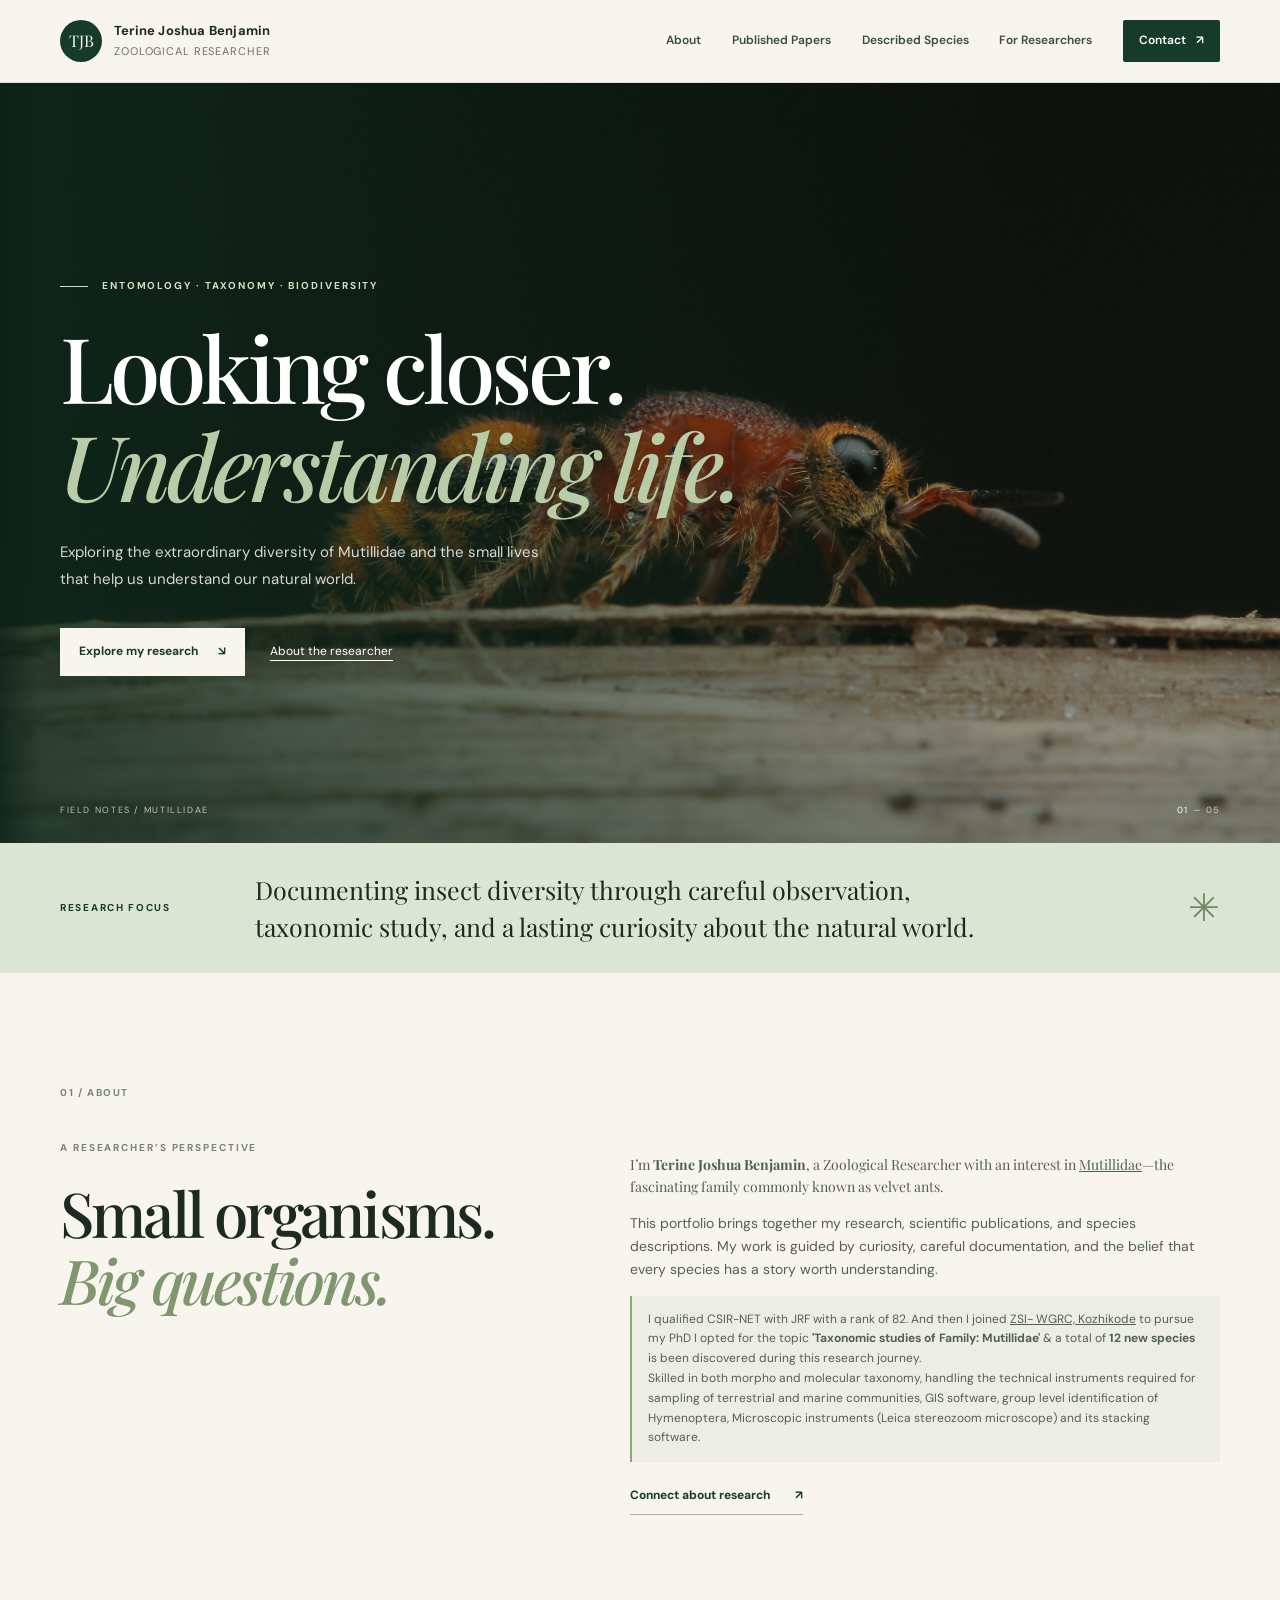
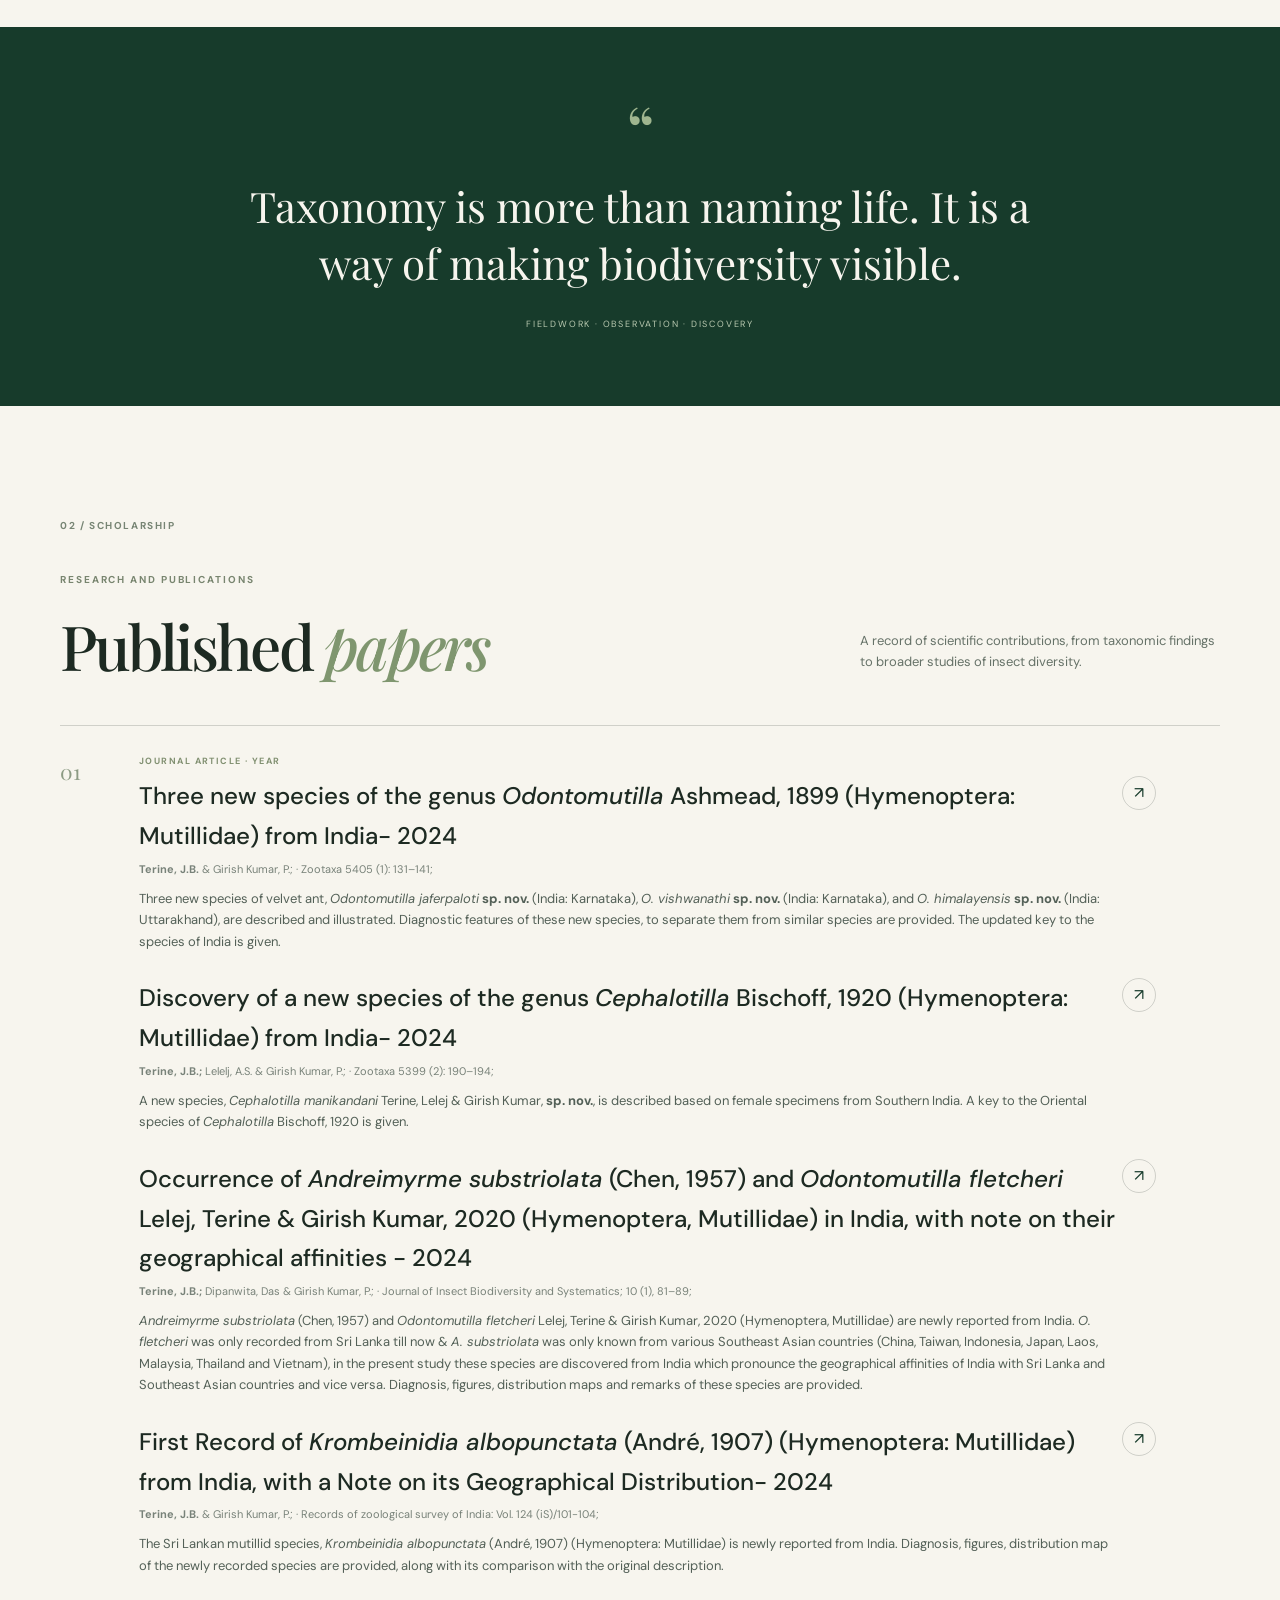
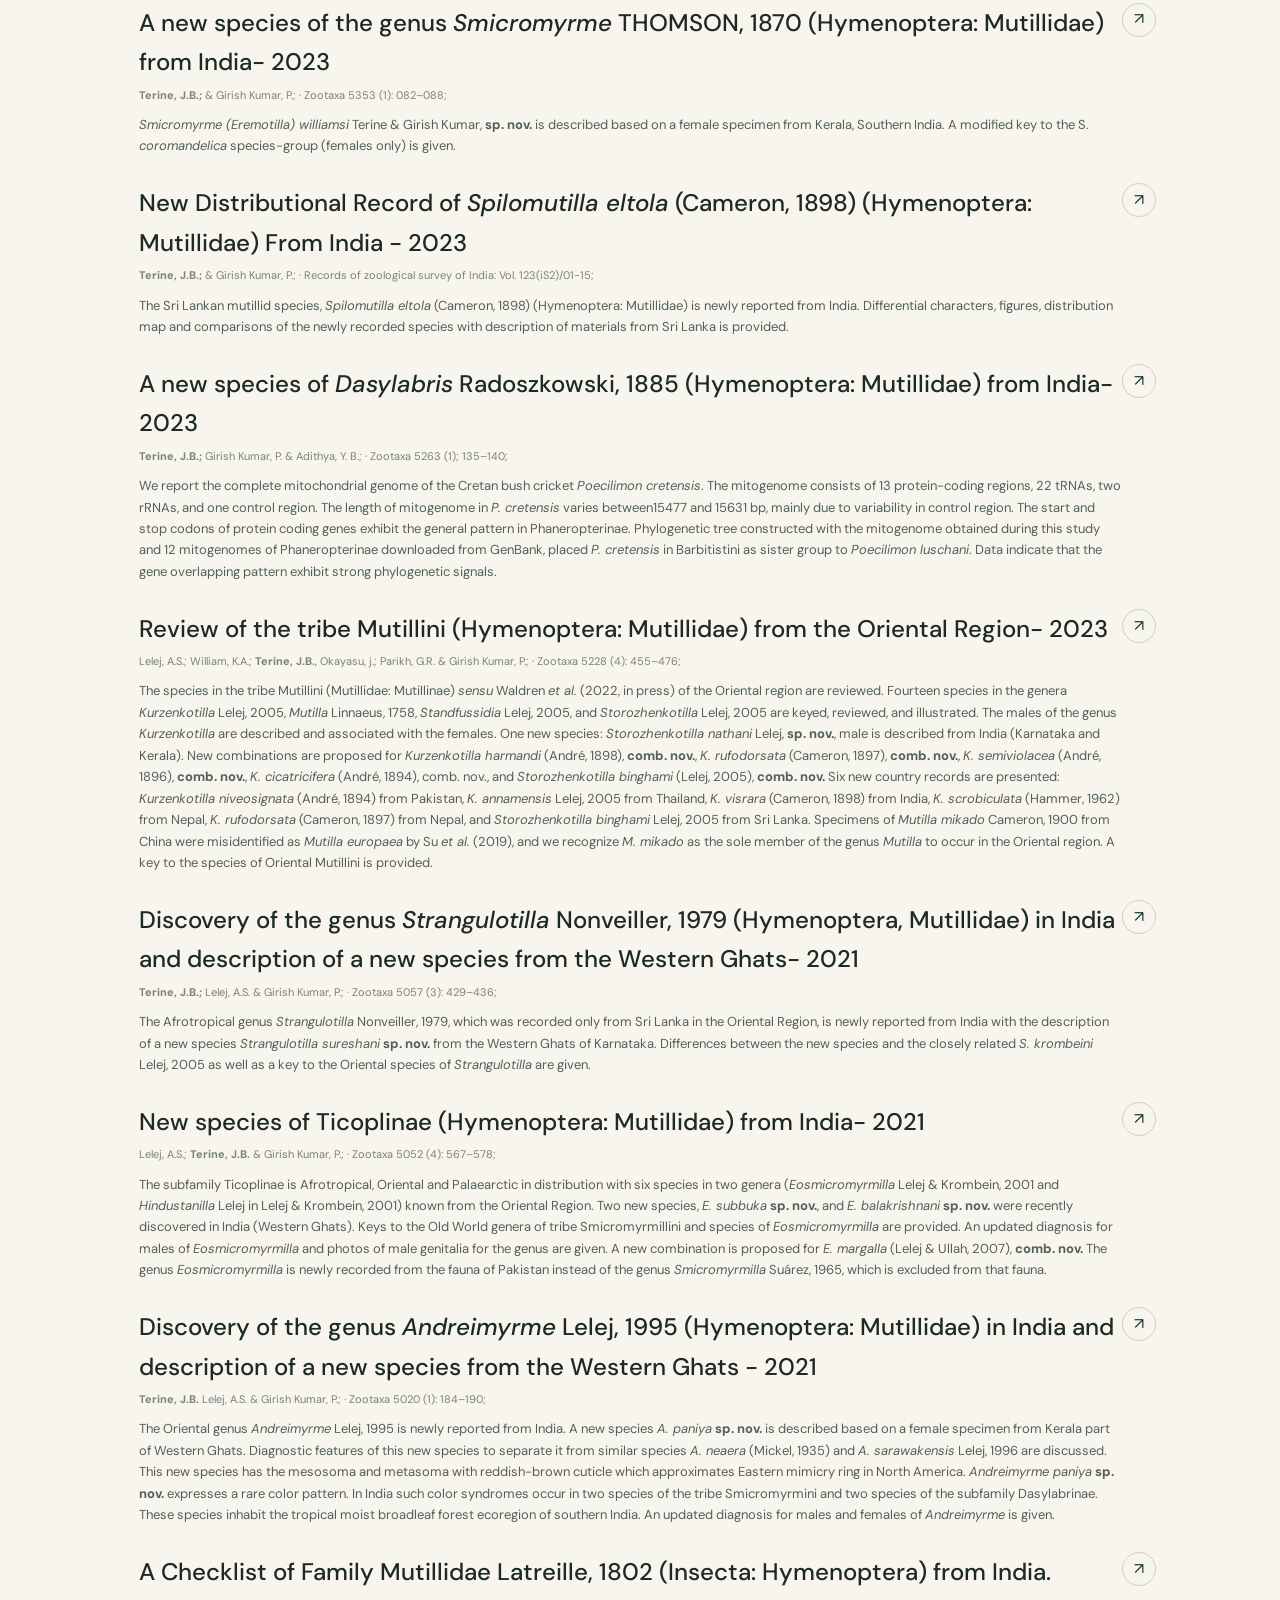
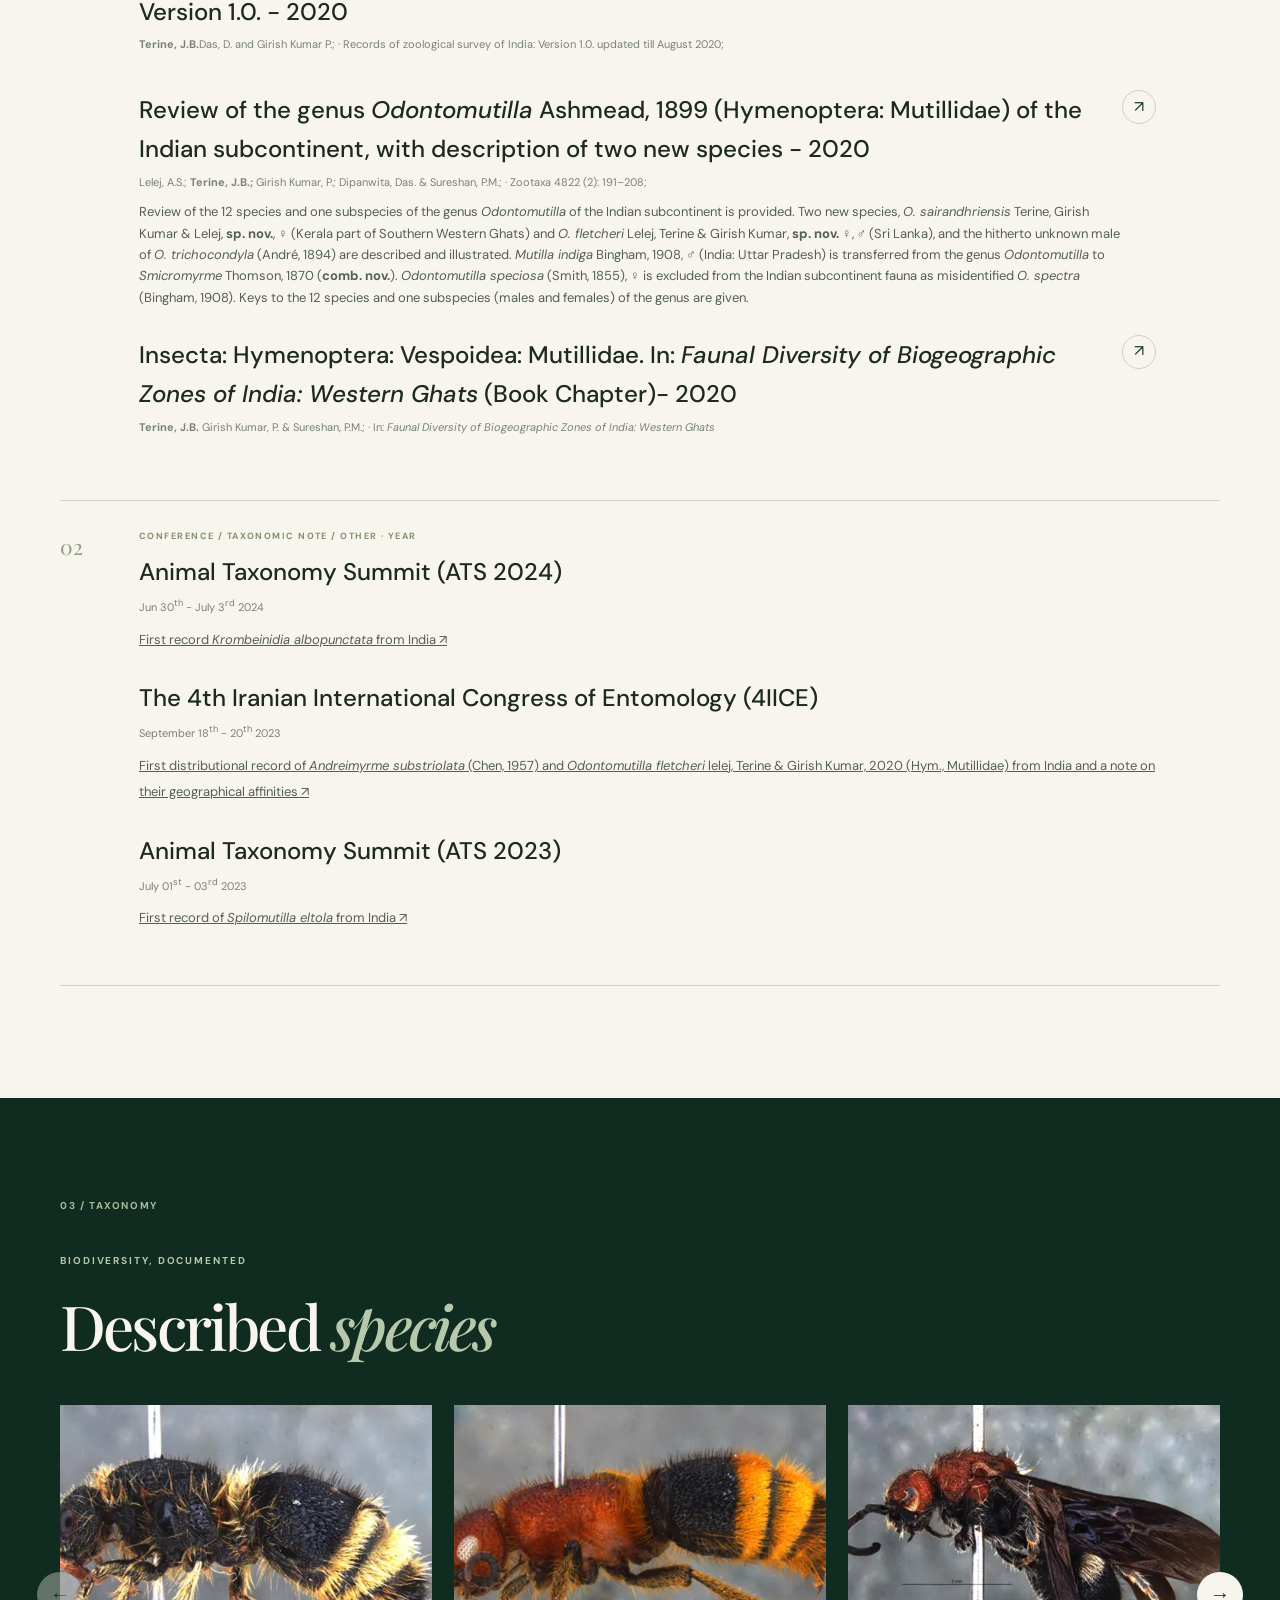
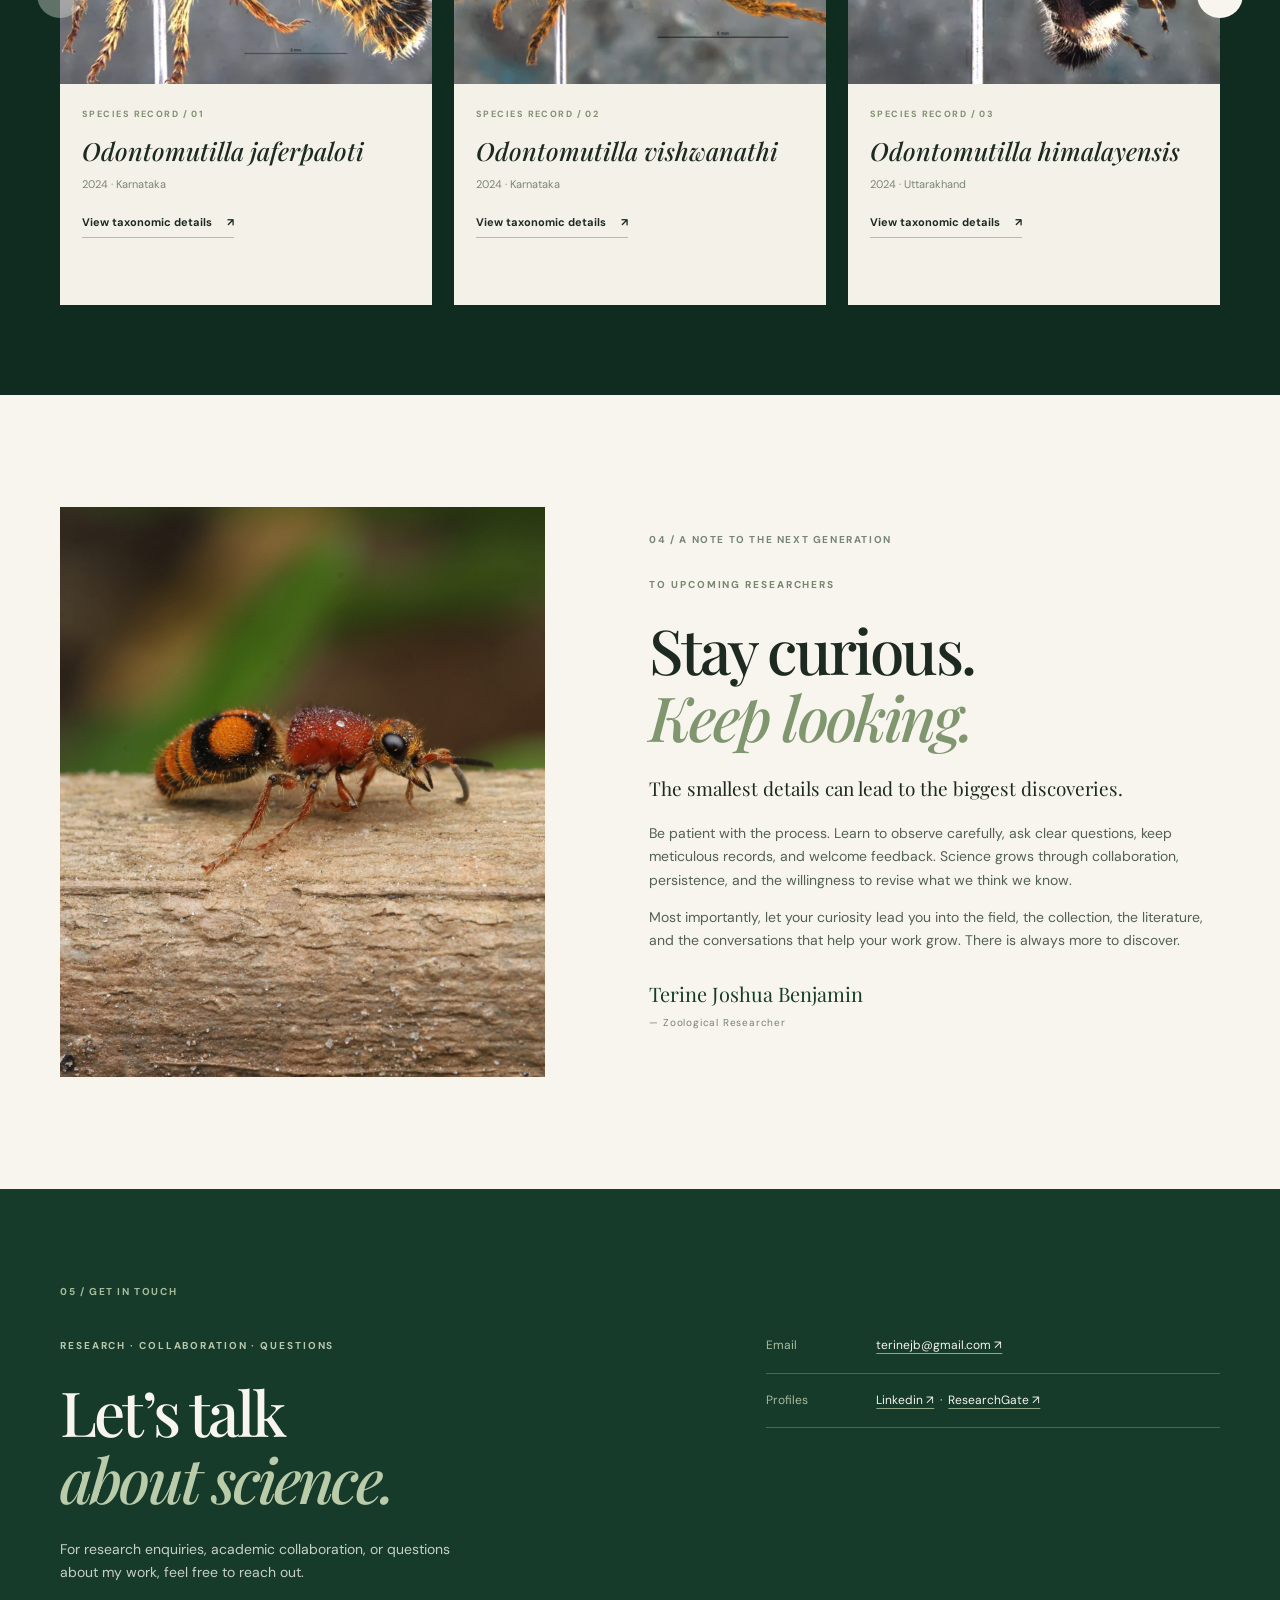
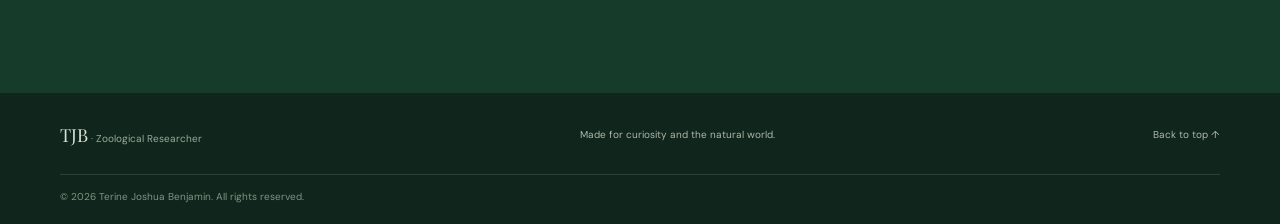
==== commit 1efb578f: "chnages in names and horizondal scrolling" ====
--- a/index.html
+++ b/index.html
@@ -468,10 +468,15 @@
             <h2 id="species-title">Described <em>species</em></h2>
           </div>
         </div>
-        <div class="species-grid">
+        <div class="species-carousel">
+          <button class="carousel-btn carousel-prev" type="button" aria-label="Previous species" disabled>
+            <span aria-hidden="true">←</span>
+          </button>
+          <div class="species-viewport">
+            <div class="species-track" id="species-track">
           <!-- 1............................................... -->
           <article class="species-card">
-            <img src="./Odontomutilla jaferpaloti sp. nov..webp" alt="Odontomutilla jaferpaloti" loading="lazy">
+            <img src="./species/Odontomutilla jaferpaloti.webp" alt="Odontomutilla jaferpaloti" loading="lazy">
             <div class="species-card-body">
               <p class="species-label">SPECIES RECORD / 01</p>
               <h3><i>Odontomutilla jaferpaloti</i></h3>
@@ -482,7 +487,7 @@
           </article>
           <!-- 2............................................... -->
           <article class="species-card">
-            <img src="./Odontomutilla vishwanathi sp. nov..webp" alt="O. vishwanathi" loading="lazy">
+            <img src="./species/Odontomutilla vishwanathi.webp" alt="O. vishwanathi" loading="lazy">
             <div class="species-card-body">
               <p class="species-label">SPECIES RECORD / 02</p>
               <h3><i>Odontomutilla vishwanathi</i></h3>
@@ -493,7 +498,7 @@
           </article>
           <!-- 3............................................... -->
           <article class="species-card">
-            <img src="./Odontomutilla himalayensis sp. nov..webp" alt="Odontomutilla himalayensis" loading="lazy">
+            <img src="./species/Odontomutilla himalayensis.webp" alt="Odontomutilla himalayensis" loading="lazy">
             <div class="species-card-body">
               <p class="species-label">SPECIES RECORD / 03</p>
               <h3><i>Odontomutilla himalayensis</i></h3>
@@ -504,7 +509,7 @@
           </article>
           <!-- 4............................................... -->
           <article class="species-card">
-            <img src="./Cephalotilla manikandani sp. nov..webp" alt="Cephalotilla manikandani" loading="lazy">
+            <img src="./species/Cephalotilla manikandani.webp" alt="Cephalotilla manikandani" loading="lazy">
             <div class="species-card-body">
               <p class="species-label">SPECIES RECORD / 04</p>
               <h3><i>Cephalotilla manikandani</i></h3>
@@ -515,7 +520,7 @@
           </article>
           <!-- 5............................................... -->
           <article class="species-card">
-            <img src="./Smicromyrme (Eremotilla) williamsi sp. nov..webp" alt="Smicromyrme (Eremotilla) williamsi" loading="lazy">
+            <img src="./species/Smicromyrme (Eremotilla) williamsi.webp" alt="Smicromyrme (Eremotilla) williamsi" loading="lazy">
             <div class="species-card-body">
               <p class="species-label">SPECIES RECORD / 05</p>
               <h3><i>Smicromyrme (Eremotilla) williamsi</i></h3>
@@ -526,7 +531,7 @@
           </article>
           <!-- 6............................................... -->
           <article class="species-card">
-            <img src="./Dasylabris leleji sp. nov..webp" alt="Dasylabris leleji" loading="lazy">
+            <img src="./species/Dasylabris leleji.webp" alt="Dasylabris leleji" loading="lazy">
             <div class="species-card-body">
               <p class="species-label">SPECIES RECORD / 06</p>
               <h3><i>Dasylabris leleji</i></h3>
@@ -537,7 +542,7 @@
           </article>
           <!-- 7............................................... -->
           <article class="species-card">
-            <img src="./Strangulotilla sureshani sp. nov..webp" alt="Strangulotilla sureshani" loading="lazy">
+            <img src="./species/Strangulotilla sureshani.webp" alt="Strangulotilla sureshani" loading="lazy">
             <div class="species-card-body">
               <p class="species-label">SPECIES RECORD / 07</p>
               <h3><i>Strangulotilla sureshani</i></h3>
@@ -548,7 +553,7 @@
           </article>
           <!-- 8............................................... -->
           <article class="species-card">
-            <img src="./Smicromyrmilla subbuka sp. nov..webp" alt="Smicromyrmilla subbuka" loading="lazy">
+            <img src="./species/Smicromyrmilla subbuka.webp" alt="Smicromyrmilla subbuka" loading="lazy">
             <div class="species-card-body">
               <p class="species-label">SPECIES RECORD / 08</p>
               <h3><i>Smicromyrmilla subbuka</i></h3>
@@ -559,7 +564,7 @@
           </article>
           <!-- 9............................................... -->
           <article class="species-card">
-            <img src="./Smicromyrmilla balakrishnani.webp" alt="Smicromyrmilla balakrishnani" loading="lazy">
+            <img src="./species/Smicromyrmilla balakrishnani.webp" alt="Smicromyrmilla balakrishnani" loading="lazy">
             <div class="species-card-body">
               <p class="species-label">SPECIES RECORD / 09</p>
               <h3><i>Smicromyrmilla balakrishnani</i></h3>
@@ -570,7 +575,7 @@
           </article>
           <!-- 10............................................... -->
           <article class="species-card">
-            <img src="./Andreimyrme paniya sp. nov..webp" alt="Andreimyrme paniya" loading="lazy">
+            <img src="./species/Andreimyrme paniya.webp" alt="Andreimyrme paniya" loading="lazy">
             <div class="species-card-body">
               <p class="species-label">SPECIES RECORD / 10</p>
               <h3><i>Andreimyrme paniya</i></h3>
@@ -581,7 +586,7 @@
           </article>
           <!-- 11............................................... -->
           <article class="species-card">
-            <img src="./Odontomutilla fletcheri sp. nov..webp" alt="Odontomutilla fletcheri" loading="lazy">
+            <img src="./species/Odontomutilla fletcheri.webp" alt="Odontomutilla fletcheri" loading="lazy">
             <div class="species-card-body">
               <p class="species-label">SPECIES RECORD / 11</p>
               <h3><i>Odontomutilla fletcheri</i></h3>
@@ -592,7 +597,7 @@
           </article>
           <!-- 12............................................... -->
           <article class="species-card">
-            <img src="./Odontomutilla sairandhriensis.webp" alt="Odontomutilla sairandhriensis" loading="lazy">
+            <img src="./species/Odontomutilla sairandhriensis.webp" alt="Odontomutilla sairandhriensis" loading="lazy">
             <div class="species-card-body">
               <p class="species-label">SPECIES RECORD / 12</p>
               <h3><i>Odontomutilla sairandhriensis</i></h3>
@@ -602,6 +607,11 @@
             </div>
           </article>
           <!-- ....... -->
+            </div>
+          </div>
+          <button class="carousel-btn carousel-next" type="button" aria-label="Next species">
+            <span aria-hidden="true">→</span>
+          </button>
         </div>
       </div>
     </section>
--- a/styles.css
+++ b/styles.css
@@ -90,8 +90,15 @@
 .species-heading .eyebrow { color: #b7c9ac; }
 .species-heading h2 em { color: #b7c9ac; }
 .species-heading .section-description { color: #c0cbbd; }
-.species-grid { display: grid; grid-template-columns: repeat(3, 1fr); gap: 22px; }
-.species-card { background: #f4f1e8; color: var(--ink); }
+.species-carousel { position: relative; }
+.species-viewport { overflow: hidden; }
+.species-track { display: flex; gap: 22px; transition: transform .45s ease; }
+.carousel-btn { position: absolute; top: 38%; transform: translateY(-50%); z-index: 5; width: 46px; height: 46px; border-radius: 50%; border: 1px solid rgba(255,255,255,.4); background: var(--cream); color: var(--forest); font-size: 20px; cursor: pointer; transition: background .2s, opacity .2s; }
+.carousel-btn:hover:not(:disabled) { background: var(--sage); }
+.carousel-btn:disabled { opacity: .35; cursor: not-allowed; }
+.carousel-prev { left: -23px; }
+.carousel-next { right: -23px; }
+.species-card { flex: 0 0 calc((100% - 44px) / 3); background: #f4f1e8; color: var(--ink); }
 .species-card img { width: 100%; aspect-ratio: 4 / 3; object-fit: cover; background: #d5ddcd; }
 .species-card-body { padding: 23px 22px 25px; }
 .species-card h3 { font-family: var(--serif); font-size: 25px; font-weight: 500; margin: 0 0 4px; }
@@ -152,9 +159,9 @@
   .paper-item { grid-template-columns: 32px 1fr 30px; gap: 12px; padding-block: 23px; }
   .paper-item h3 { font-size: 21px; }
   .species-section { padding: 75px 0 65px; }
-  .species-grid { grid-template-columns: 1fr; gap: 20px; }
-  .species-card { display: grid; grid-template-columns: .9fr 1fr; }
-  .species-card img { height: 100%; min-height: 260px; aspect-ratio: auto; }
+  .species-card { flex: 0 0 calc((100% - 22px) / 2); }
+  .carousel-prev { left: -12px; }
+  .carousel-next { right: -12px; }
   .species-card-body { padding: 18px; }
   .species-card-body > p:not(.species-label):not(.species-detail) { min-height: auto; }
   .message-section { grid-template-columns: 1fr; gap: 35px; }
@@ -169,8 +176,8 @@
   .eyebrow { font-size: 9px; letter-spacing: .14em; }
   .hero-actions { align-items: flex-start; flex-direction: column; gap: 18px; }
   .hero-caption, .hero-index { bottom: 16px; font-size: 8px; }
-  .species-card { display: block; }
-  .species-card img { aspect-ratio: 4 / 3; min-height: 0; }
+  .species-card { flex: 0 0 100%; }
+  .species-card img { aspect-ratio: 4 / 3; }
   .footer-inner { align-items: flex-start; flex-direction: column; gap: 12px; }
   .contact-row { grid-template-columns: 76px 1fr; }
 }
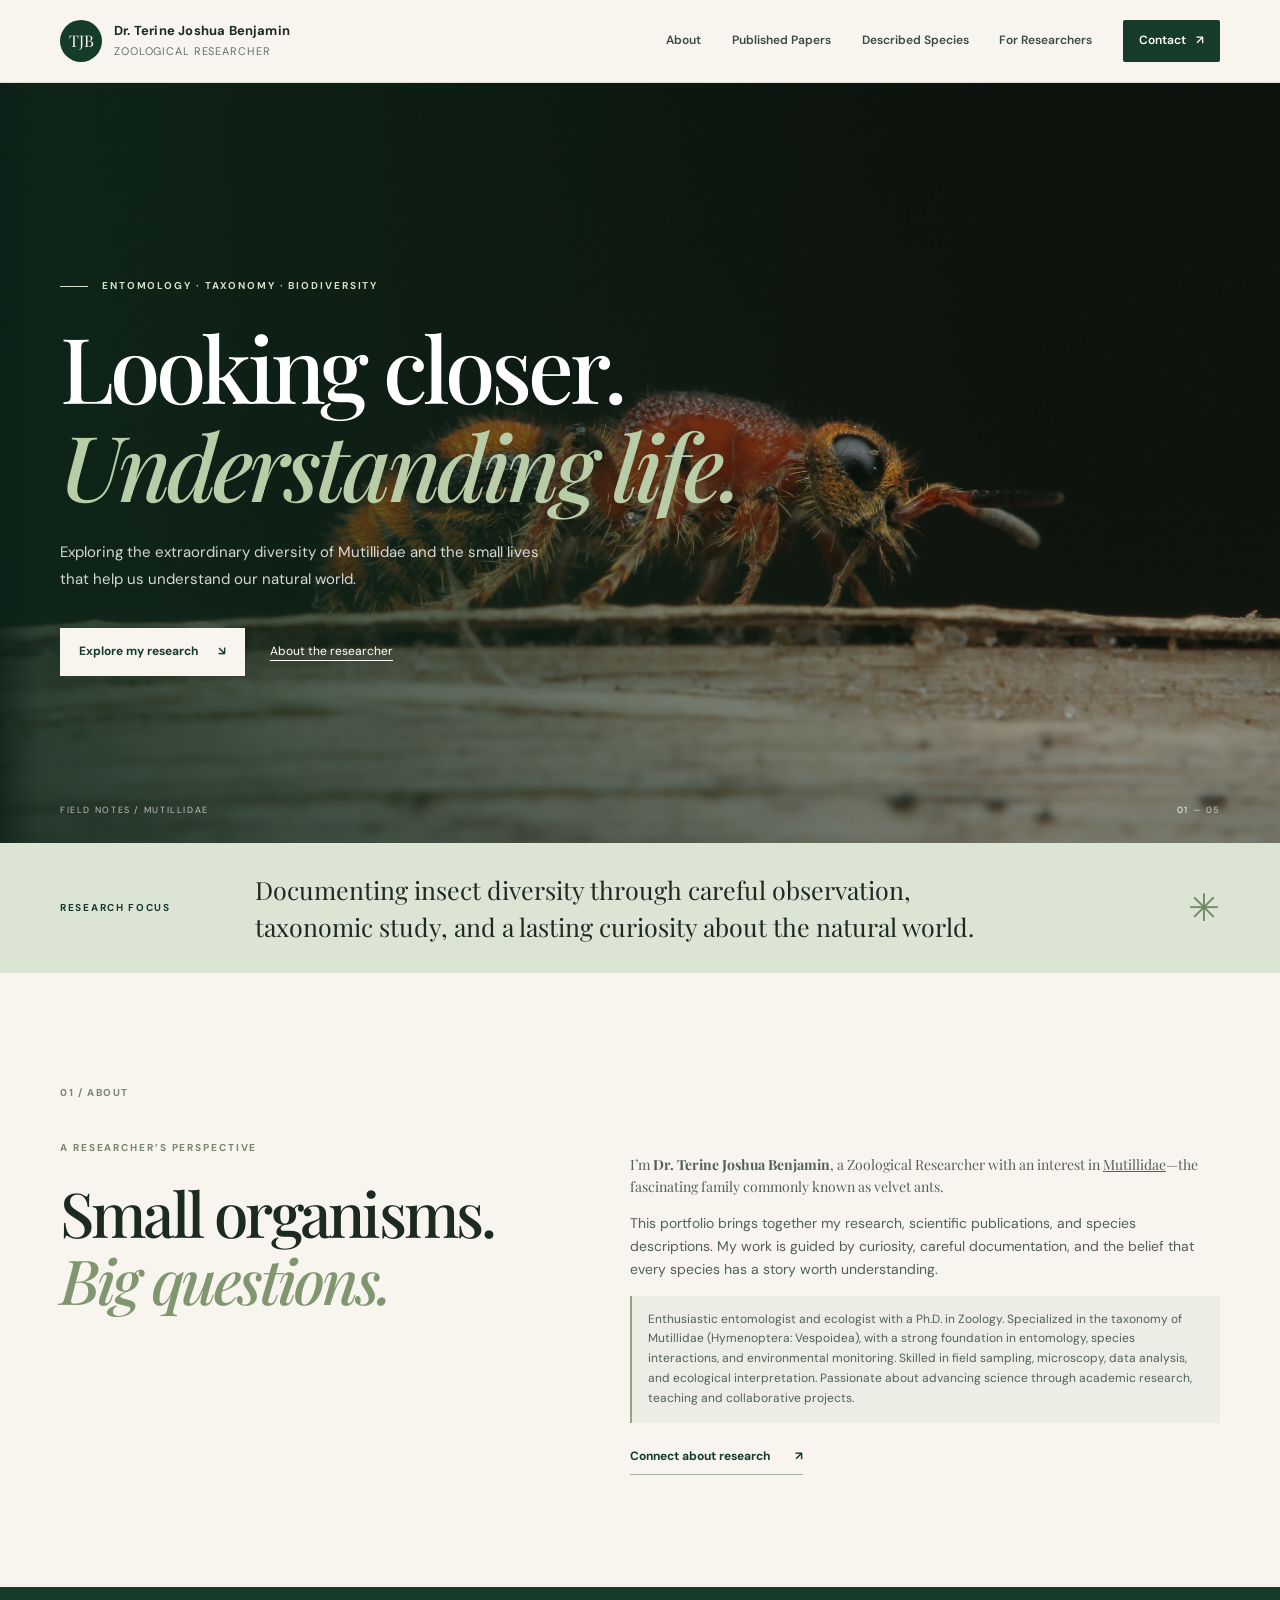
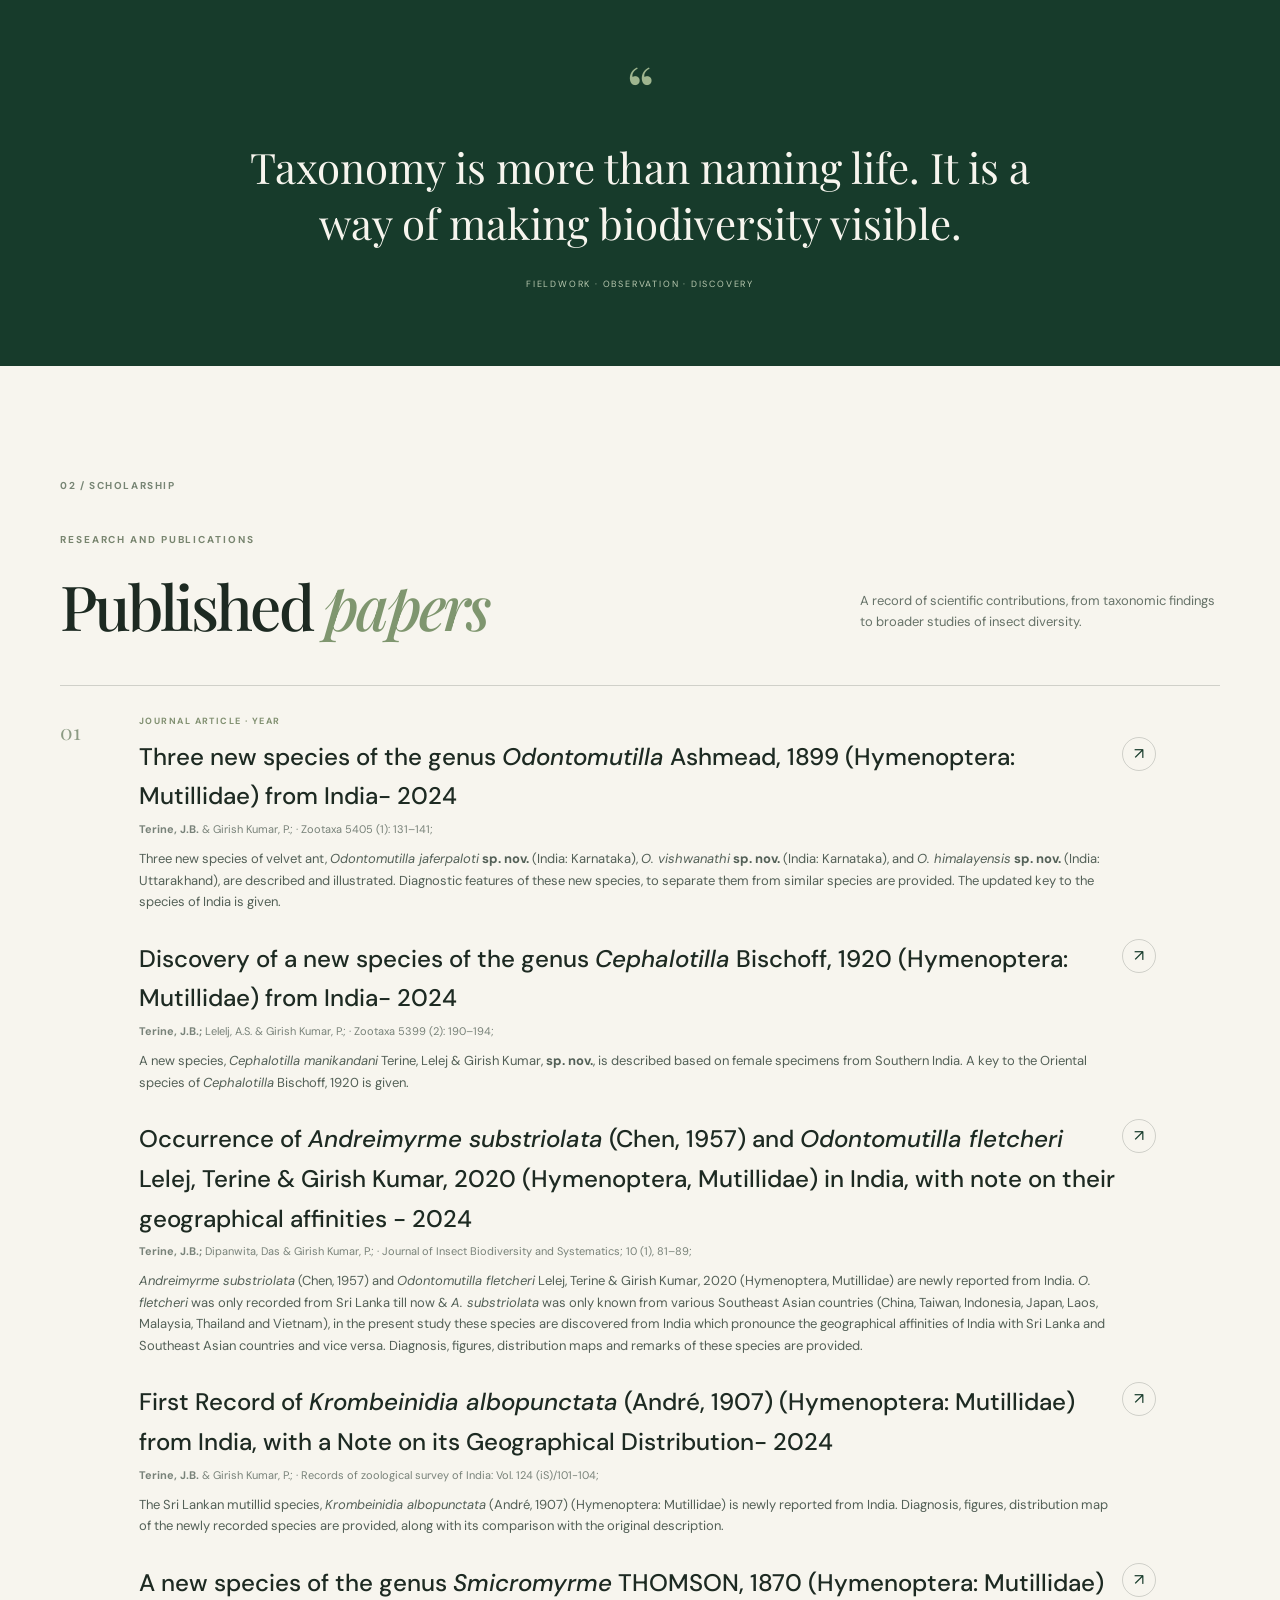
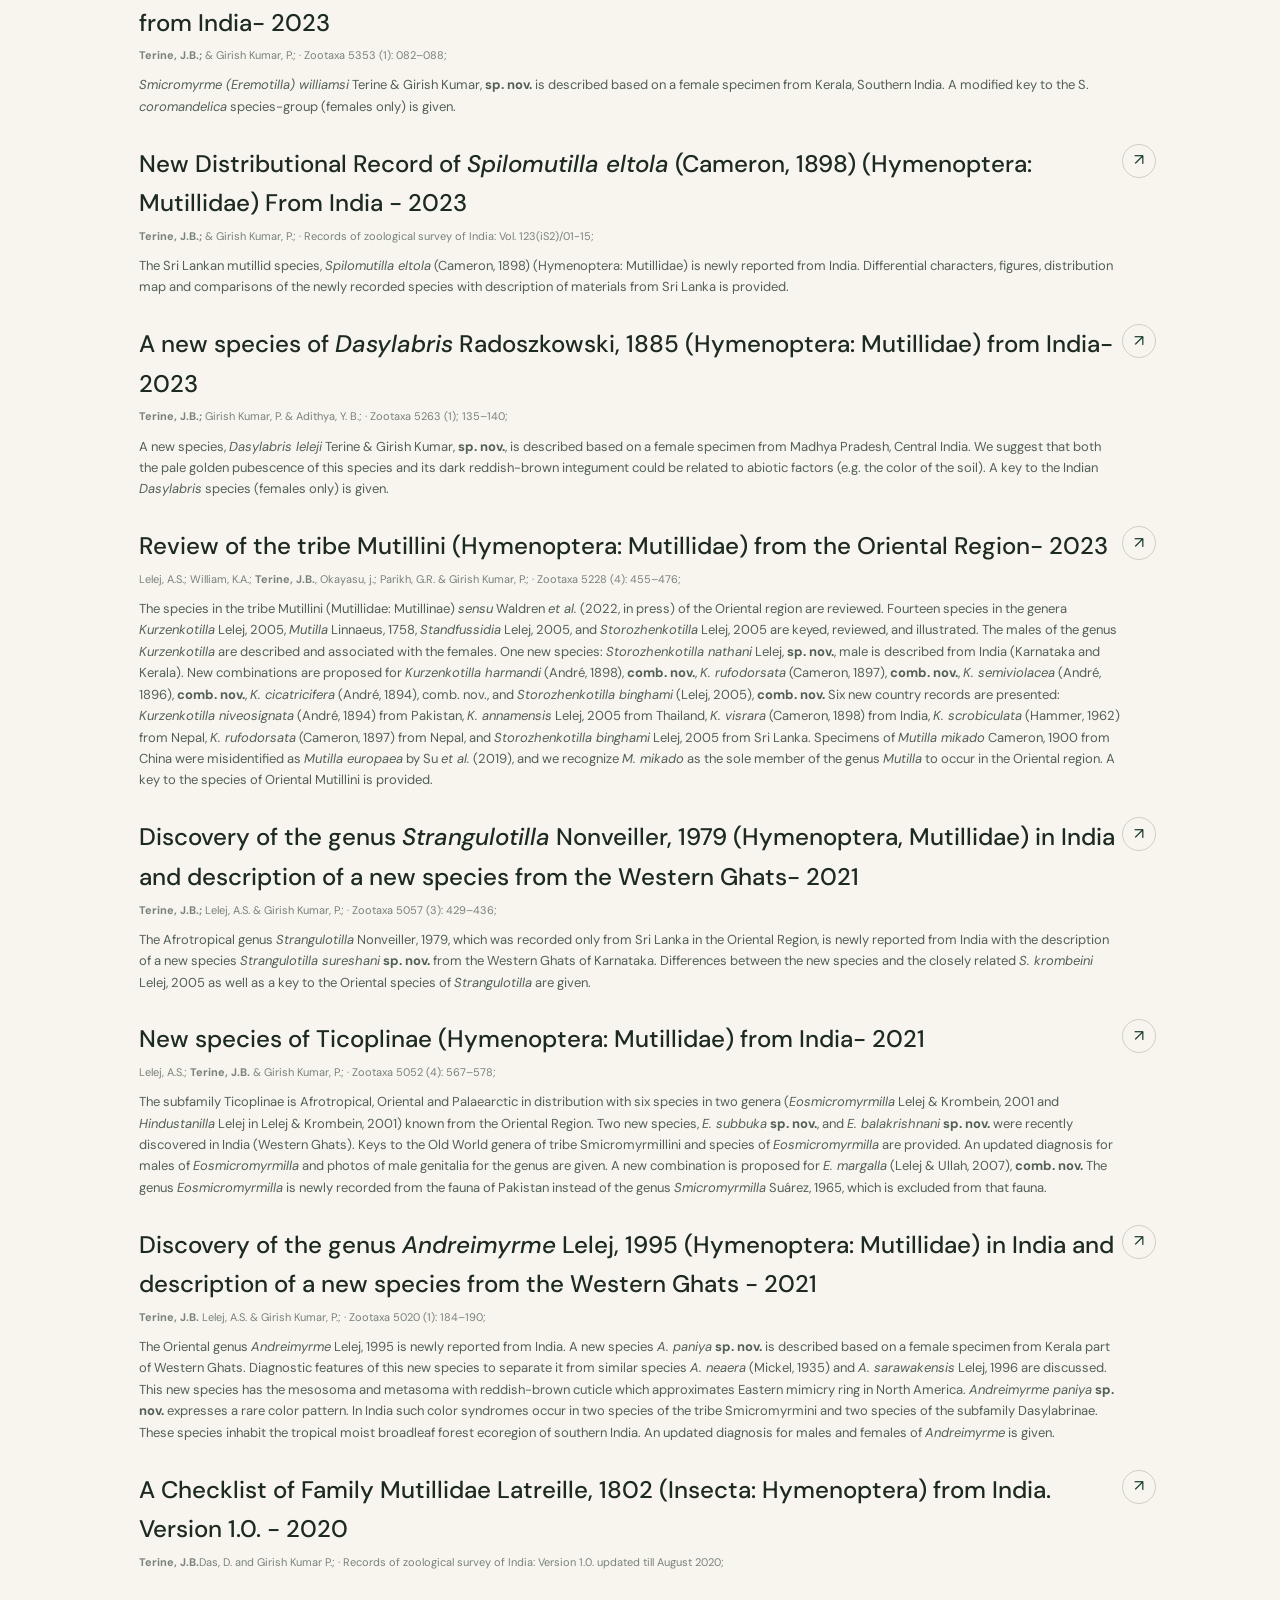
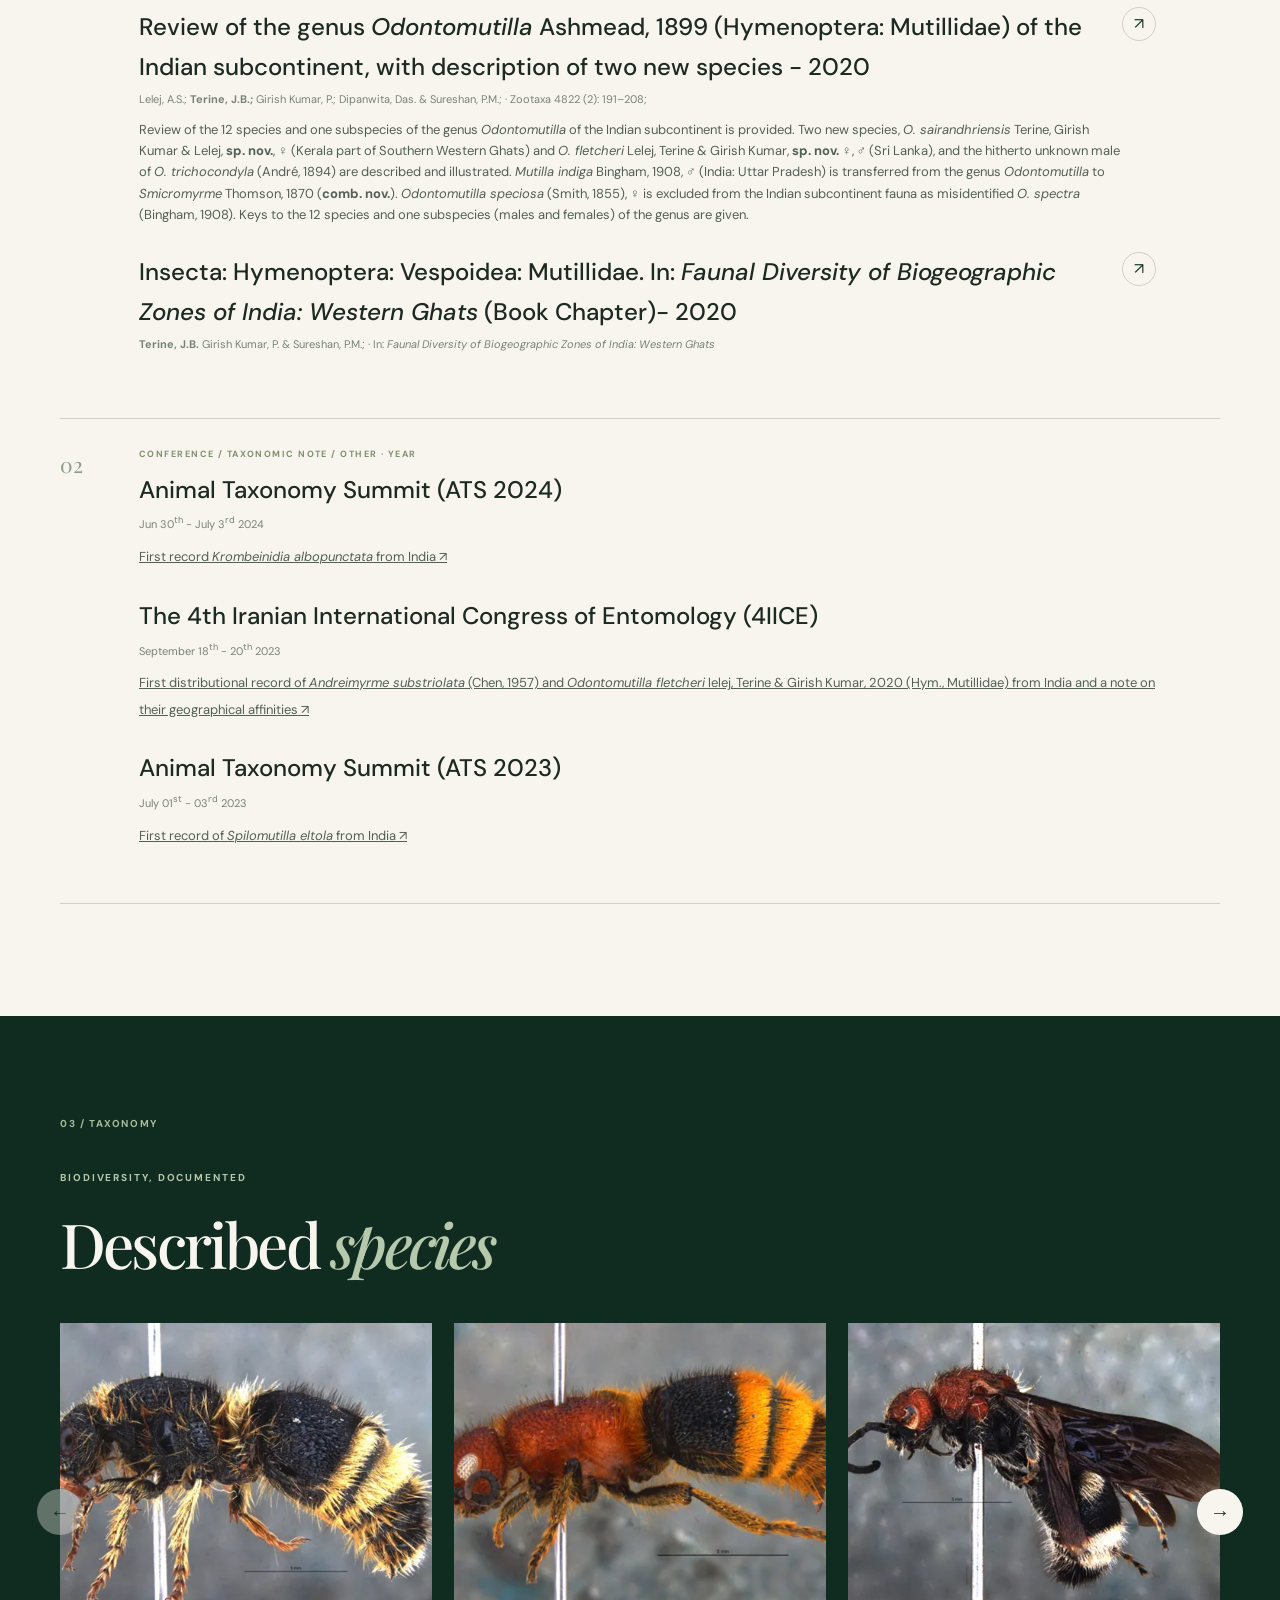
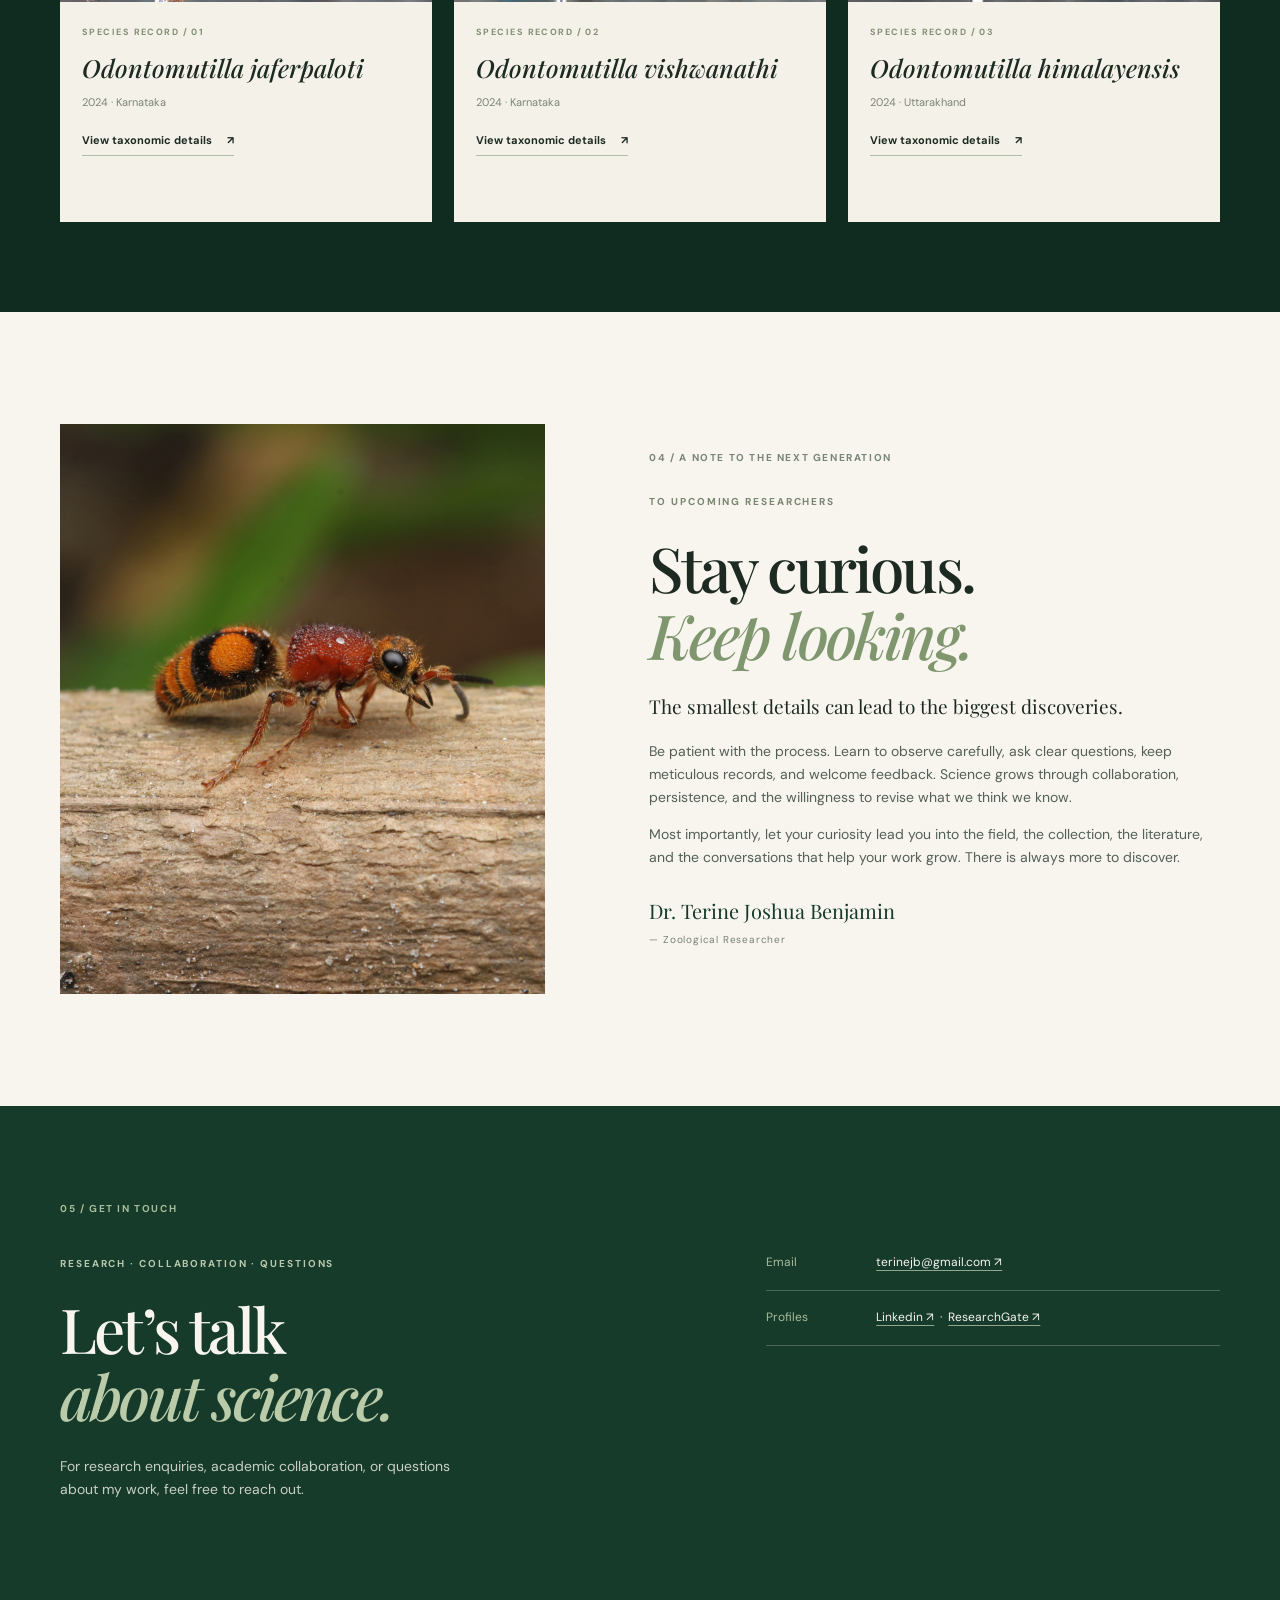
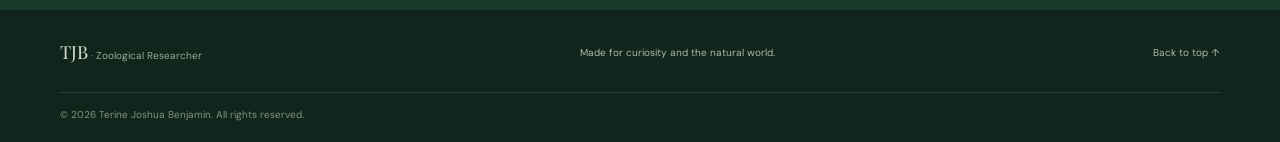
==== commit c6575513: "corrections" ====
--- a/index.html
+++ b/index.html
@@ -5,9 +5,9 @@
   <meta charset="utf-8">
   <meta name="viewport" content="width=device-width, initial-scale=1">
   <meta name="description"
-    content="Academic portfolio of Terine Joshua Benjamin, Zoological Researcher studying Mutillidae.">
+    content="Academic portfolio of Dr. Terine Joshua Benjamin, Zoological Researcher studying Mutillidae.">
   <meta name="theme-color" content="#173b2b">
-  <title>Terine Joshua Benjamin | Zoological Researcher</title>
+  <title>Dr. Terine Joshua Benjamin | Zoological Researcher</title>
   <link rel="preconnect" href="https://fonts.googleapis.com">
   <link rel="preconnect" href="https://fonts.gstatic.com" crossorigin>
   <link
@@ -21,9 +21,10 @@
   <a class="skip-link" href="#main">Skip to content</a>
   <header class="site-header">
     <nav class="nav wrap" aria-label="Main navigation">
-      <a class="brand" href="#home" aria-label="Terine Joshua Benjamin home">
+      <a class="brand" href="#home" aria-label="Dr. Terine Joshua Benjamin home">
         <span class="brand-mark" aria-hidden="true">TJB</span>
-        <span class="brand-name">Terine Joshua Benjamin<span class="brand-subtitle">Zoological Researcher</span></span>
+        <span class="brand-name">Dr. Terine Joshua Benjamin<span class="brand-subtitle">Zoological
+            Researcher</span></span>
       </a>
       <button class="menu-toggle" type="button" aria-expanded="false" aria-controls="nav-links">
         <span class="sr-only">Toggle navigation</span><span aria-hidden="true" class="menu-lines"></span>
@@ -73,21 +74,18 @@
           <h2 id="about-title">Small organisms.<br><em>Big questions.</em></h2>
         </div>
         <div class="about-copy">
-          <p class="lead">I’m <strong>Terine Joshua Benjamin</strong>, a Zoological Researcher with an interest in
+          <p class="lead">I’m <strong>Dr. Terine Joshua Benjamin</strong>, a Zoological Researcher with an interest in
             <a href="https://en.wikipedia.org/wiki/Velvet_ant">Mutillidae</a>—the fascinating family commonly known as
             velvet ants.
           </p>
           <p>This portfolio brings together my research, scientific publications, and species descriptions. My work is
             guided by curiosity, careful documentation, and the belief that every species has a story worth
             understanding.</p>
-          <p class="placeholder-note">I qualified CSIR-NET with JRF with a rank of 82. And then I joined <a
-              href="https://zsi.gov.in/regional-centres?rc=59">ZSI- WGRC, Kozhikode</a> to pursue my PhD I
-            opted for the topic <strong>'Taxonomic studies of Family: Mutillidae'</strong>
-            & a total of <strong>12 new species</strong> is been discovered during this research journey.<br>
-
-            Skilled in both morpho and molecular taxonomy, handling the technical instruments required for sampling
-            of terrestrial and marine communities, GIS software, group level identification of
-            Hymenoptera, Microscopic instruments (Leica stereozoom microscope) and its stacking software.</p>
+          <p class="placeholder-note">Enthusiastic entomologist and ecologist with a Ph.D. in Zoology. Specialized in
+            the taxonomy of Mutillidae (Hymenoptera: Vespoidea), with a strong foundation in entomology, species
+            interactions, and environmental monitoring. Skilled in field sampling, microscopy, data analysis, and
+            ecological interpretation. Passionate about advancing science through academic research, teaching and
+            collaborative projects.</p>
           <a class="arrow-link" href="#contact">Connect about research <span aria-hidden="true">↗</span></a>
         </div>
       </div>
@@ -238,18 +236,10 @@
                 <p class="paper-meta"><b>Terine, J.B.;</b> Girish Kumar, P. & Adithya, Y. B.; · Zootaxa 5263 (1);
                   135–140;
                 </p>
-                <p class="paper-summary">We report the complete mitochondrial genome of the Cretan bush cricket
-                  <i>Poecilimon cretensis</i>. The mitogenome consists of 13 protein-coding regions, 22 tRNAs, two
-                  rRNAs, and
-                  one control region. The length of mitogenome in <i>P. cretensis</i> varies between15477 and 15631 bp,
-                  mainly
-                  due to variability in control region. The start and stop codons of protein coding genes exhibit the
-                  general pattern in Phaneropterinae. Phylogenetic tree constructed with the mitogenome obtained during
-                  this study and 12 mitogenomes of Phaneropterinae downloaded from GenBank, placed <i>P. cretensis</i>
-                  in
-                  Barbitistini as sister group to <i>Poecilimon luschani</i>. Data indicate that the gene overlapping
-                  pattern
-                  exhibit strong phylogenetic signals.
+                <p class="paper-summary">A new species, <i>Dasylabris leleji</i> Terine & Girish Kumar, <b>sp. nov.</b>, is described
+                  based on a female specimen from Madhya Pradesh, Central India. We suggest that both the pale golden
+                  pubescence of this species and its dark reddish-brown integument could be related to abiotic factors
+                  (e.g. the color of the soil). A key to the Indian <i>Dasylabris</i> species (females only) is given.
                 </p>
               </div>
               <div><a class="paper-link" href="https://doi.org/10.11646/zootaxa.5263.1.8"
@@ -442,7 +432,8 @@
             <p class="paper-type">CONFERENCE / TAXONOMIC NOTE / OTHER · YEAR</p>
             <h3>Animal Taxonomy Summit (ATS 2024)</h3>
             <p class="paper-meta">Jun 30<sup>th</sup> - July 3<sup>rd</sup> 2024</p>
-            <a href="https://recordsofzsi.com/index.php/zsoi/article/view/172719" class="paper-summary">First record <i>Krombeinidia
+            <a href="https://recordsofzsi.com/index.php/zsoi/article/view/172719" class="paper-summary">First record
+              <i>Krombeinidia
                 albopunctata</i> from India ↗</a><br><br>
 
             <h3>The 4th Iranian International Congress of Entomology (4IICE)</h3>
@@ -453,7 +444,8 @@
 
             <h3>Animal Taxonomy Summit (ATS 2023)</h3>
             <p class="paper-meta">July 01<sup>st</sup> - 03<sup>rd</sup> 2023</p>
-            <a href="https://recordsofzsi.com/index.php/zsoi/article/view/172593" class="paper-summary">First record of <i>Spilomutilla eltola</i> from India ↗</a><br><br>
+            <a href="https://recordsofzsi.com/index.php/zsoi/article/view/172593" class="paper-summary">First record of
+              <i>Spilomutilla eltola</i> from India ↗</a><br><br>
           </div>
         </article>
       </div>
@@ -474,139 +466,142 @@
           </button>
           <div class="species-viewport">
             <div class="species-track" id="species-track">
-          <!-- 1............................................... -->
-          <article class="species-card">
-            <img src="./species/Odontomutilla jaferpaloti.webp" alt="Odontomutilla jaferpaloti" loading="lazy">
-            <div class="species-card-body">
-              <p class="species-label">SPECIES RECORD / 01</p>
-              <h3><i>Odontomutilla jaferpaloti</i></h3>
-              <p class="species-detail">2024 · Karnataka</p>
-              <a href="https://mapress.com/zt/article/view/zootaxa.5405.1.6"
-                class="species-link" target="_blank">View taxonomic details <span aria-hidden="true">↗</span></a>
-            </div>
-          </article>
-          <!-- 2............................................... -->
-          <article class="species-card">
-            <img src="./species/Odontomutilla vishwanathi.webp" alt="O. vishwanathi" loading="lazy">
-            <div class="species-card-body">
-              <p class="species-label">SPECIES RECORD / 02</p>
-              <h3><i>Odontomutilla vishwanathi</i></h3>
-              <p class="species-detail">2024 · Karnataka</p>
-              <a href="https://mapress.com/zt/article/view/zootaxa.5405.1.6"
-                class="species-link" target="_blank">View taxonomic details <span aria-hidden="true">↗</span></a>
-            </div>
-          </article>
-          <!-- 3............................................... -->
-          <article class="species-card">
-            <img src="./species/Odontomutilla himalayensis.webp" alt="Odontomutilla himalayensis" loading="lazy">
-            <div class="species-card-body">
-              <p class="species-label">SPECIES RECORD / 03</p>
-              <h3><i>Odontomutilla himalayensis</i></h3>
-              <p class="species-detail">2024 · Uttarakhand</p>
-              <a href="https://mapress.com/zt/article/view/zootaxa.5405.1.6"
-                class="species-link" target="_blank">View taxonomic details <span aria-hidden="true">↗</span></a>
-            </div>
-          </article>
-          <!-- 4............................................... -->
-          <article class="species-card">
-            <img src="./species/Cephalotilla manikandani.webp" alt="Cephalotilla manikandani" loading="lazy">
-            <div class="species-card-body">
-              <p class="species-label">SPECIES RECORD / 04</p>
-              <h3><i>Cephalotilla manikandani</i></h3>
-              <p class="species-detail">2024 · Southern India</p>
-              <a href="https://mapress.com/zt/article/view/zootaxa.5399.2.8"
-                class="species-link" target="_blank">View taxonomic details <span aria-hidden="true">↗</span></a>
-            </div>
-          </article>
-          <!-- 5............................................... -->
-          <article class="species-card">
-            <img src="./species/Smicromyrme (Eremotilla) williamsi.webp" alt="Smicromyrme (Eremotilla) williamsi" loading="lazy">
-            <div class="species-card-body">
-              <p class="species-label">SPECIES RECORD / 05</p>
-              <h3><i>Smicromyrme (Eremotilla) williamsi</i></h3>
-              <p class="species-detail">2023 · Kerala</p>
-              <a href="https://mapress.com/zt/article/view/zootaxa.5353.1.6"
-                class="species-link" target="_blank">View taxonomic details <span aria-hidden="true">↗</span></a>
-            </div>
-          </article>
-          <!-- 6............................................... -->
-          <article class="species-card">
-            <img src="./species/Dasylabris leleji.webp" alt="Dasylabris leleji" loading="lazy">
-            <div class="species-card-body">
-              <p class="species-label">SPECIES RECORD / 06</p>
-              <h3><i>Dasylabris leleji</i></h3>
-              <p class="species-detail">2023 · Madhya Pradesh</p>
-              <a href="https://mapress.com/zt/article/view/zootaxa.5263.1.8"
-                class="species-link" target="_blank">View taxonomic details <span aria-hidden="true">↗</span></a>
-            </div>
-          </article>
-          <!-- 7............................................... -->
-          <article class="species-card">
-            <img src="./species/Strangulotilla sureshani.webp" alt="Strangulotilla sureshani" loading="lazy">
-            <div class="species-card-body">
-              <p class="species-label">SPECIES RECORD / 07</p>
-              <h3><i>Strangulotilla sureshani</i></h3>
-              <p class="species-detail">2021 · Karnataka</p>
-              <a href="https://mapress.com/zt/article/view/zootaxa.5057.3.7"
-                class="species-link" target="_blank">View taxonomic details <span aria-hidden="true">↗</span></a>
-            </div>
-          </article>
-          <!-- 8............................................... -->
-          <article class="species-card">
-            <img src="./species/Smicromyrmilla subbuka.webp" alt="Smicromyrmilla subbuka" loading="lazy">
-            <div class="species-card-body">
-              <p class="species-label">SPECIES RECORD / 08</p>
-              <h3><i>Smicromyrmilla subbuka</i></h3>
-              <p class="species-detail">2021 · South India</p>
-              <a href="https://mapress.com/zt/article/view/zootaxa.5052.4.6"
-                class="species-link" target="_blank">View taxonomic details <span aria-hidden="true">↗</span></a>
-            </div>
-          </article>
-          <!-- 9............................................... -->
-          <article class="species-card">
-            <img src="./species/Smicromyrmilla balakrishnani.webp" alt="Smicromyrmilla balakrishnani" loading="lazy">
-            <div class="species-card-body">
-              <p class="species-label">SPECIES RECORD / 09</p>
-              <h3><i>Smicromyrmilla balakrishnani</i></h3>
-              <p class="species-detail">2021 · South India</p>
-              <a href="https://mapress.com/zt/article/view/zootaxa.5052.4.6"
-                class="species-link" target="_blank">View taxonomic details <span aria-hidden="true">↗</span></a>
-            </div>
-          </article>
-          <!-- 10............................................... -->
-          <article class="species-card">
-            <img src="./species/Andreimyrme paniya.webp" alt="Andreimyrme paniya" loading="lazy">
-            <div class="species-card-body">
-              <p class="species-label">SPECIES RECORD / 10</p>
-              <h3><i>Andreimyrme paniya</i></h3>
-              <p class="species-detail">2021 · Kerala</p>
-              <a href="https://mapress.com/zt/article/view/zootaxa.5020.1.10"
-                class="species-link" target="_blank">View taxonomic details <span aria-hidden="true">↗</span></a>
-            </div>
-          </article>
-          <!-- 11............................................... -->
-          <article class="species-card">
-            <img src="./species/Odontomutilla fletcheri.webp" alt="Odontomutilla fletcheri" loading="lazy">
-            <div class="species-card-body">
-              <p class="species-label">SPECIES RECORD / 11</p>
-              <h3><i>Odontomutilla fletcheri</i></h3>
-              <p class="species-detail">2020 · Sri Lanka</p>
-              <a href="https://www.mapress.com/zt/article/view/zootaxa.4822.2.3"
-                class="species-link" target="_blank">View taxonomic details <span aria-hidden="true">↗</span></a>
-            </div>
-          </article>
-          <!-- 12............................................... -->
-          <article class="species-card">
-            <img src="./species/Odontomutilla sairandhriensis.webp" alt="Odontomutilla sairandhriensis" loading="lazy">
-            <div class="species-card-body">
-              <p class="species-label">SPECIES RECORD / 12</p>
-              <h3><i>Odontomutilla sairandhriensis</i></h3>
-              <p class="species-detail">2020 · Kerala</p>
-              <a href="https://www.mapress.com/zt/article/view/zootaxa.4822.2.3"
-                class="species-link" target="_blank">View taxonomic details <span aria-hidden="true">↗</span></a>
-            </div>
-          </article>
-          <!-- ....... -->
+              <!-- 1............................................... -->
+              <article class="species-card">
+                <img src="./species/Odontomutilla jaferpaloti.webp" alt="Odontomutilla jaferpaloti" loading="lazy">
+                <div class="species-card-body">
+                  <p class="species-label">SPECIES RECORD / 01</p>
+                  <h3><i>Odontomutilla jaferpaloti</i></h3>
+                  <p class="species-detail">2024 · Karnataka</p>
+                  <a href="https://mapress.com/zt/article/view/zootaxa.5405.1.6" class="species-link"
+                    target="_blank">View taxonomic details <span aria-hidden="true">↗</span></a>
+                </div>
+              </article>
+              <!-- 2............................................... -->
+              <article class="species-card">
+                <img src="./species/Odontomutilla vishwanathi.webp" alt="O. vishwanathi" loading="lazy">
+                <div class="species-card-body">
+                  <p class="species-label">SPECIES RECORD / 02</p>
+                  <h3><i>Odontomutilla vishwanathi</i></h3>
+                  <p class="species-detail">2024 · Karnataka</p>
+                  <a href="https://mapress.com/zt/article/view/zootaxa.5405.1.6" class="species-link"
+                    target="_blank">View taxonomic details <span aria-hidden="true">↗</span></a>
+                </div>
+              </article>
+              <!-- 3............................................... -->
+              <article class="species-card">
+                <img src="./species/Odontomutilla himalayensis.webp" alt="Odontomutilla himalayensis" loading="lazy">
+                <div class="species-card-body">
+                  <p class="species-label">SPECIES RECORD / 03</p>
+                  <h3><i>Odontomutilla himalayensis</i></h3>
+                  <p class="species-detail">2024 · Uttarakhand</p>
+                  <a href="https://mapress.com/zt/article/view/zootaxa.5405.1.6" class="species-link"
+                    target="_blank">View taxonomic details <span aria-hidden="true">↗</span></a>
+                </div>
+              </article>
+              <!-- 4............................................... -->
+              <article class="species-card">
+                <img src="./species/Cephalotilla manikandani.webp" alt="Cephalotilla manikandani" loading="lazy">
+                <div class="species-card-body">
+                  <p class="species-label">SPECIES RECORD / 04</p>
+                  <h3><i>Cephalotilla manikandani</i></h3>
+                  <p class="species-detail">2024 · Southern India</p>
+                  <a href="https://mapress.com/zt/article/view/zootaxa.5399.2.8" class="species-link"
+                    target="_blank">View taxonomic details <span aria-hidden="true">↗</span></a>
+                </div>
+              </article>
+              <!-- 5............................................... -->
+              <article class="species-card">
+                <img src="./species/Smicromyrme (Eremotilla) williamsi.webp" alt="Smicromyrme (Eremotilla) williamsi"
+                  loading="lazy">
+                <div class="species-card-body">
+                  <p class="species-label">SPECIES RECORD / 05</p>
+                  <h3><i>Smicromyrme (Eremotilla) williamsi</i></h3>
+                  <p class="species-detail">2023 · Kerala</p>
+                  <a href="https://mapress.com/zt/article/view/zootaxa.5353.1.6" class="species-link"
+                    target="_blank">View taxonomic details <span aria-hidden="true">↗</span></a>
+                </div>
+              </article>
+              <!-- 6............................................... -->
+              <article class="species-card">
+                <img src="./species/Dasylabris leleji.webp" alt="Dasylabris leleji" loading="lazy">
+                <div class="species-card-body">
+                  <p class="species-label">SPECIES RECORD / 06</p>
+                  <h3><i>Dasylabris leleji</i></h3>
+                  <p class="species-detail">2023 · Madhya Pradesh</p>
+                  <a href="https://mapress.com/zt/article/view/zootaxa.5263.1.8" class="species-link"
+                    target="_blank">View taxonomic details <span aria-hidden="true">↗</span></a>
+                </div>
+              </article>
+              <!-- 7............................................... -->
+              <article class="species-card">
+                <img src="./species/Strangulotilla sureshani.webp" alt="Strangulotilla sureshani" loading="lazy">
+                <div class="species-card-body">
+                  <p class="species-label">SPECIES RECORD / 07</p>
+                  <h3><i>Strangulotilla sureshani</i></h3>
+                  <p class="species-detail">2021 · Karnataka</p>
+                  <a href="https://mapress.com/zt/article/view/zootaxa.5057.3.7" class="species-link"
+                    target="_blank">View taxonomic details <span aria-hidden="true">↗</span></a>
+                </div>
+              </article>
+              <!-- 8............................................... -->
+              <article class="species-card">
+                <img src="./species/Smicromyrmilla subbuka.webp" alt="Eosmicromyrmilla subbuka" loading="lazy">
+                <div class="species-card-body">
+                  <p class="species-label">SPECIES RECORD / 08</p>
+                  <h3><i>Eosmicromyrmilla subbuka</i></h3>
+                  <p class="species-detail">2021 · Kerala</p>
+                  <a href="https://mapress.com/zt/article/view/zootaxa.5052.4.6" class="species-link"
+                    target="_blank">View taxonomic details <span aria-hidden="true">↗</span></a>
+                </div>
+              </article>
+              <!-- 9............................................... -->
+              <article class="species-card">
+                <img src="./species/Smicromyrmilla balakrishnani.webp" alt="Eosmicromyrmilla balakrishnani"
+                  loading="lazy">
+                <div class="species-card-body">
+                  <p class="species-label">SPECIES RECORD / 09</p>
+                  <h3><i>Eosmicromyrmilla balakrishnani</i></h3>
+                  <p class="species-detail">2021 · Kerala</p>
+                  <a href="https://mapress.com/zt/article/view/zootaxa.5052.4.6" class="species-link"
+                    target="_blank">View taxonomic details <span aria-hidden="true">↗</span></a>
+                </div>
+              </article>
+              <!-- 10............................................... -->
+              <article class="species-card">
+                <img src="./species/Andreimyrme paniya.webp" alt="Andreimyrme paniya" loading="lazy">
+                <div class="species-card-body">
+                  <p class="species-label">SPECIES RECORD / 10</p>
+                  <h3><i>Andreimyrme paniya</i></h3>
+                  <p class="species-detail">2021 · Kerala</p>
+                  <a href="https://mapress.com/zt/article/view/zootaxa.5020.1.10" class="species-link"
+                    target="_blank">View taxonomic details <span aria-hidden="true">↗</span></a>
+                </div>
+              </article>
+              <!-- 11............................................... -->
+              <article class="species-card">
+                <img src="./species/Odontomutilla fletcheri.webp" alt="Odontomutilla fletcheri" loading="lazy">
+                <div class="species-card-body">
+                  <p class="species-label">SPECIES RECORD / 11</p>
+                  <h3><i>Odontomutilla fletcheri</i></h3>
+                  <p class="species-detail">2020 · Sri Lanka</p>
+                  <a href="https://www.mapress.com/zt/article/view/zootaxa.4822.2.3" class="species-link"
+                    target="_blank">View taxonomic details <span aria-hidden="true">↗</span></a>
+                </div>
+              </article>
+              <!-- 12............................................... -->
+              <article class="species-card">
+                <img src="./species/Odontomutilla sairandhriensis.webp" alt="Odontomutilla sairandhriensis"
+                  loading="lazy">
+                <div class="species-card-body">
+                  <p class="species-label">SPECIES RECORD / 12</p>
+                  <h3><i>Odontomutilla sairandhriensis</i></h3>
+                  <p class="species-detail">2020 · Kerala</p>
+                  <a href="https://www.mapress.com/zt/article/view/zootaxa.4822.2.3" class="species-link"
+                    target="_blank">View taxonomic details <span aria-hidden="true">↗</span></a>
+                </div>
+              </article>
+              <!-- ....... -->
             </div>
           </div>
           <button class="carousel-btn carousel-next" type="button" aria-label="Next species">
@@ -628,7 +623,7 @@
           think we know.</p>
         <p>Most importantly, let your curiosity lead you into the field, the collection, the literature, and the
           conversations that help your work grow. There is always more to discover.</p>
-        <p class="signature">Terine Joshua Benjamin <span>— Zoological Researcher</span></p>
+        <p class="signature">Dr. Terine Joshua Benjamin <span>— Zoological Researcher</span></p>
       </div>
     </section>
 
